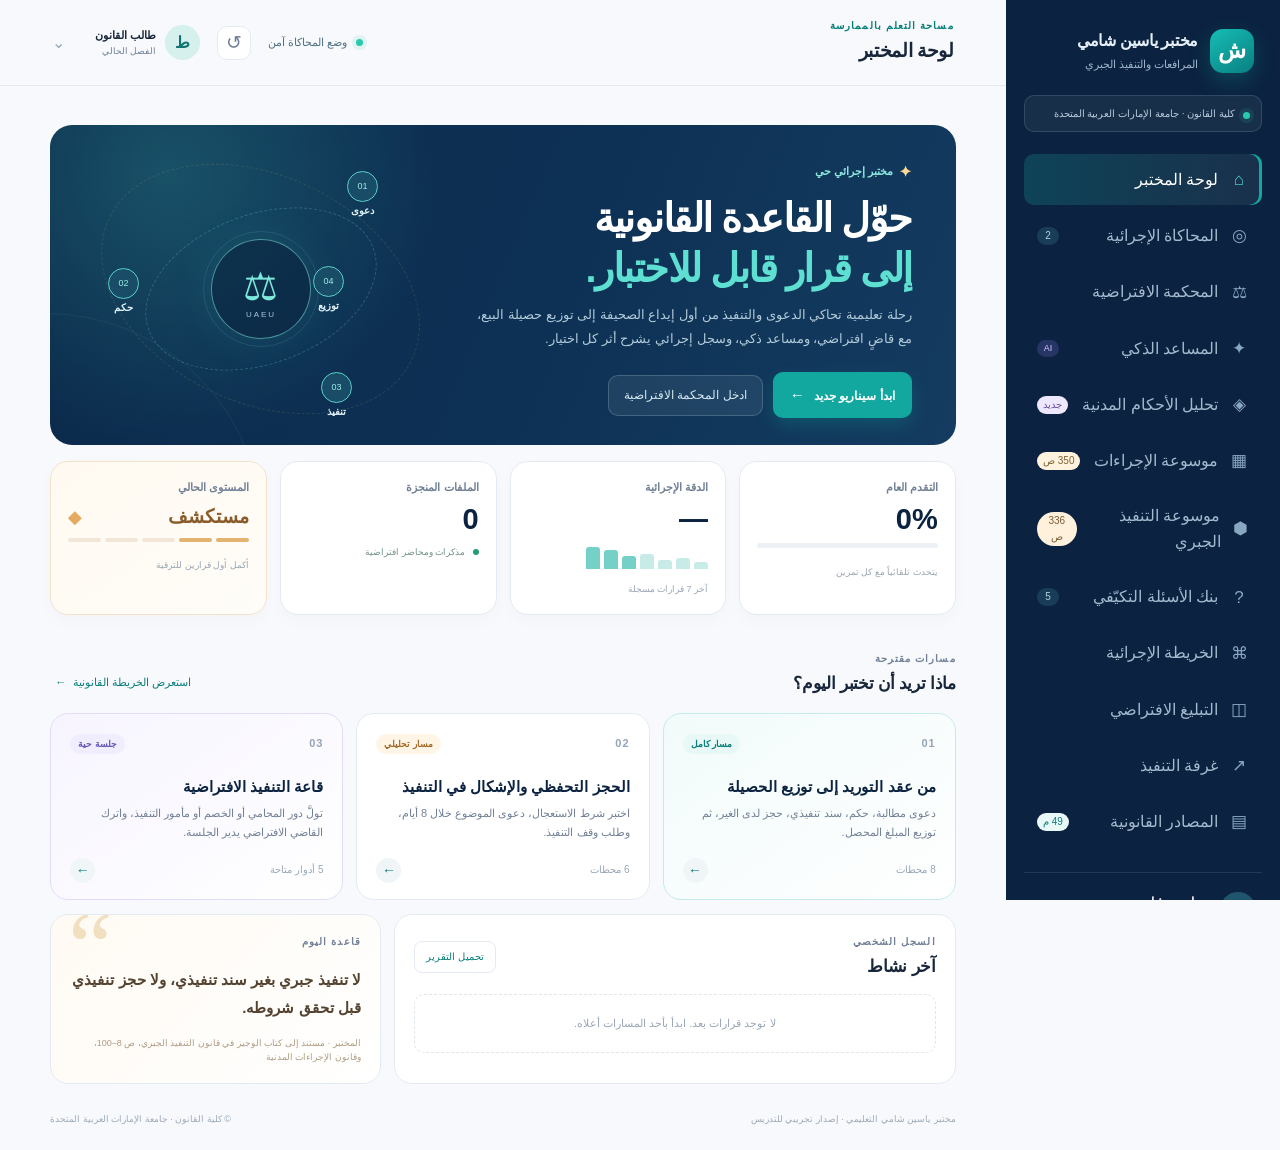
==== index.html @ e3702494 "إدماج المواد 50-115 في سجل قانون الإجراءات" ====
<!doctype html>
<html lang="ar" dir="rtl">
  <head>
    <meta charset="utf-8" />
    <meta name="viewport" content="width=device-width, initial-scale=1" />
    <meta name="theme-color" content="#0c2340" />
    <meta
      name="description"
      content="منصة تعليمية تفاعلية للمرافعات والتنفيذ الجبري، منجزة من طرف الدكتور ياسين شامي، كلية القانون، جامعة الإمارات العربية المتحدة."
    />
    <title>مختبر ياسين شامي | المرافعات والتنفيذ الجبري</title>
    <link rel="stylesheet" href="styles.css?v=20261008-law115" />
    <script defer src="book-data.js?v=20261008-law115"></script>
    <script defer src="book-corpus.js?v=20261008-law115"></script>
    <script defer src="enforcement-data.js?v=20261008-law115"></script>
    <script defer src="enforcement-corpus-1.js?v=20261008-law115"></script>
    <script defer src="enforcement-corpus-2.js?v=20261008-law115"></script>
    <script defer src="civil-law-data.js?v=20261008-law115"></script>
    <script defer src="app.js?v=20261008-law115"></script>
  </head>
  <body>
    <div class="app-shell">
      <aside class="sidebar" id="sidebar">
        <div class="brand-lockup">
          <div class="brand-mark" aria-hidden="true">ش</div>
          <div>
            <div class="brand-name">مختبر ياسين شامي</div>
            <div class="brand-subtitle">المرافعات والتنفيذ الجبري</div>
          </div>
        </div>

        <div class="institution-chip">
          <span class="chip-dot"></span>
          <span>كلية القانون · جامعة الإمارات العربية المتحدة</span>
        </div>

        <nav class="main-nav" aria-label="التنقل الرئيسي">
          <button class="nav-item active" data-view="dashboard">
            <span class="nav-icon">⌂</span>
            <span>لوحة المختبر</span>
          </button>
          <button class="nav-item" data-view="simulator">
            <span class="nav-icon">◎</span>
            <span>المحاكاة الإجرائية</span>
            <span class="nav-badge">2</span>
          </button>
          <button class="nav-item" data-view="court">
            <span class="nav-icon">⚖</span>
            <span>المحكمة الافتراضية</span>
          </button>
          <button class="nav-item" data-view="ai">
            <span class="nav-icon">✦</span>
            <span>المساعد الذكي</span>
            <span class="nav-badge accent">AI</span>
          </button>
          <button class="nav-item" data-view="judgment">
            <span class="nav-icon">◈</span>
            <span>تحليل الأحكام المدنية</span>
            <span class="nav-badge new">جديد</span>
          </button>
          <button class="nav-item" data-view="book">
            <span class="nav-icon">▦</span>
            <span>موسوعة الإجراءات</span>
            <span class="nav-badge book-count">350 ص</span>
          </button>
          <button class="nav-item" data-view="enforcement-book">
            <span class="nav-icon">⬢</span>
            <span>موسوعة التنفيذ الجبري</span>
            <span class="nav-badge enforcement-count">336 ص</span>
          </button>
          <button class="nav-item" data-view="quiz">
            <span class="nav-icon">?</span>
            <span>بنك الأسئلة التكيّفي</span>
            <span class="nav-badge">5</span>
          </button>
          <button class="nav-item" data-view="map">
            <span class="nav-icon">⌘</span>
            <span>الخريطة الإجرائية</span>
          </button>
          <button class="nav-item" data-view="notice">
            <span class="nav-icon">◫</span>
            <span>التبليغ الافتراضي</span>
          </button>
          <button class="nav-item" data-view="execution">
            <span class="nav-icon">↗</span>
            <span>غرفة التنفيذ</span>
          </button>
          <button class="nav-item" data-view="sources">
            <span class="nav-icon">▤</span>
            <span>المصادر القانونية</span>
            <span class="nav-badge legal-law-count">49 م</span>
          </button>
        </nav>

        <div class="sidebar-footer">
          <div class="author-card">
            <div class="author-avatar">YS</div>
            <div>
              <strong>د. ياسين شامي</strong>
              <small>مشرف المختبر · UAEU</small>
            </div>
          </div>
          <div class="privacy-note">
            <span>◉</span>
            تقدّمك محفوظ على هذا الجهاز فقط
          </div>
        </div>
      </aside>

      <main class="main-content">
        <header class="topbar">
          <div class="topbar-leading">
            <button class="mobile-menu" id="mobileMenu" aria-label="فتح القائمة">☰</button>
            <div>
              <p class="eyebrow">مساحة التعلم بالممارسة</p>
              <h1 id="viewTitle">لوحة المختبر</h1>
            </div>
          </div>
          <div class="topbar-actions">
            <div class="live-status"><span></span> وضع المحاكاة آمن</div>
            <button class="icon-button" id="resetProgress" title="إعادة ضبط التقدم" aria-label="إعادة ضبط التقدم">↺</button>
            <div class="user-pill">
              <div class="user-avatar">ط</div>
              <div>
                <strong>طالب القانون</strong>
                <small>الفصل الحالي</small>
              </div>
              <span class="chevron">⌄</span>
            </div>
          </div>
        </header>

        <div class="content-wrap">
          <section class="view active" id="view-dashboard" data-title="لوحة المختبر">
            <div class="hero-panel">
              <div class="hero-copy">
                <div class="hero-kicker"><span class="sparkle">✦</span> مختبر إجرائي حي</div>
                <h2>حوّل القاعدة القانونية<br /><em>إلى قرار قابل للاختبار.</em></h2>
                <p>
                  رحلة تعليمية تحاكي الدعوى والتنفيذ من أول إيداع الصحيفة إلى توزيع حصيلة البيع، مع قاضٍ افتراضي، ومساعد ذكي، وسجل إجرائي يشرح أثر كل اختيار.
                </p>
                <div class="hero-actions">
                  <button class="primary-button" data-view="simulator">ابدأ سيناريو جديد <span>←</span></button>
                  <button class="ghost-button" data-view="court">ادخل المحكمة الافتراضية</button>
                </div>
              </div>
              <div class="hero-visual" aria-label="مخطط الرحلة الإجرائية">
                <div class="orbit orbit-one"></div>
                <div class="orbit orbit-two"></div>
                <div class="court-seal">⚖<small>UAEU</small></div>
                <div class="orbit-node node-one"><span>01</span><b>دعوى</b></div>
                <div class="orbit-node node-two"><span>02</span><b>حكم</b></div>
                <div class="orbit-node node-three"><span>03</span><b>تنفيذ</b></div>
                <div class="orbit-node node-four"><span>04</span><b>توزيع</b></div>
              </div>
            </div>

            <div class="metric-grid">
              <article class="metric-card">
                <div class="metric-label">التقدم العام</div>
                <div class="metric-value" id="metricProgress">0%</div>
                <div class="progress-track"><span id="metricProgressBar" style="width: 0%"></span></div>
                <small>يتحدث تلقائياً مع كل تمرين</small>
              </article>
              <article class="metric-card">
                <div class="metric-label">الدقة الإجرائية</div>
                <div class="metric-value"><span id="metricAccuracy">—</span><small id="metricAccuracySuffix"></small></div>
                <div class="metric-spark"><i style="height: 28%"></i><i style="height: 44%"></i><i style="height: 38%"></i><i style="height: 62%"></i><i style="height: 54%"></i><i style="height: 76%"></i><i style="height: 88%"></i></div>
                <small>آخر 7 قرارات مسجلة</small>
              </article>
              <article class="metric-card">
                <div class="metric-label">الملفات المنجزة</div>
                <div class="metric-value" id="metricFiles">0</div>
                <div class="metric-inline"><span class="success-dot"></span> مذكرات ومحاضر افتراضية</div>
              </article>
              <article class="metric-card accent-card">
                <div class="metric-label">المستوى الحالي</div>
                <div class="metric-level"><span id="metricLevel">مستكشف</span><span class="level-icon">◆</span></div>
                <div class="level-steps"><span class="filled"></span><span class="filled"></span><span></span><span></span><span></span></div>
                <small id="metricLevelNote">أكمل أول قرارين للترقية</small>
              </article>
            </div>

            <div class="section-heading-row">
              <div>
                <p class="eyebrow">مسارات مقترحة</p>
                <h3>ماذا تريد أن تختبر اليوم؟</h3>
              </div>
              <button class="text-button" data-view="sources">استعرض الخريطة القانونية <span>←</span></button>
            </div>

            <div class="path-grid">
              <article class="path-card primary-path" data-view="simulator" data-scenario="claim">
                <div class="path-topline"><span class="path-number">01</span><span class="tag teal">مسار كامل</span></div>
                <h4>من عقد التوريد إلى توزيع الحصيلة</h4>
                <p>دعوى مطالبة، حكم، سند تنفيذي، حجز لدى الغير، ثم توزيع المبلغ المحصل.</p>
                <div class="path-footer"><span>8 محطات</span><span class="arrow-circle">←</span></div>
              </article>
              <article class="path-card" data-view="simulator" data-scenario="provisional">
                <div class="path-topline"><span class="path-number">02</span><span class="tag sand">مسار تحليلي</span></div>
                <h4>الحجز التحفظي والإشكال في التنفيذ</h4>
                <p>اختبر شرط الاستعجال، دعوى الموضوع خلال 8 أيام، وطلب وقف التنفيذ.</p>
                <div class="path-footer"><span>6 محطات</span><span class="arrow-circle">←</span></div>
              </article>
              <article class="path-card special-path" data-view="court">
                <div class="path-topline"><span class="path-number">03</span><span class="tag violet">جلسة حية</span></div>
                <h4>قاعة التنفيذ الافتراضية</h4>
                <p>تولَّ دور المحامي أو الخصم أو مأمور التنفيذ، واترك القاضي الافتراضي يدير الجلسة.</p>
                <div class="path-footer"><span>5 أدوار متاحة</span><span class="arrow-circle">←</span></div>
              </article>
            </div>

            <div class="bottom-dashboard-grid">
              <article class="activity-card">
                <div class="card-heading"><div><p class="eyebrow">السجل الشخصي</p><h3>آخر نشاط</h3></div><button class="small-button" id="downloadReport">تحميل التقرير</button></div>
                <div id="activityList" class="activity-list"><div class="empty-state">لا توجد قرارات بعد. ابدأ بأحد المسارات أعلاه.</div></div>
              </article>
              <article class="principle-card">
                <div class="principle-icon">“</div>
                <p class="eyebrow">قاعدة اليوم</p>
                <blockquote>لا تنفيذ جبري بغير سند تنفيذي، ولا حجز تنفيذي قبل تحقق شروطه.</blockquote>
                <div class="source-line">المختبر · مستند إلى كتاب الوجيز في قانون التنفيذ الجبري، ص 8–100، وقانون الإجراءات المدنية</div>
              </article>
            </div>
          </section>

          <section class="view" id="view-simulator" data-title="المحاكاة الإجرائية">
            <div class="page-intro">
              <div><p class="eyebrow">اتخذ القرار · راقب الأثر</p><h2>المحاكاة الإجرائية</h2><p>كل محطة تختبر قاعدة من الكتابين والقانون. القرار السليم يفتح المحطة التالية ويضيف إلى ملفك الإجرائي.</p></div>
              <div class="session-score"><span>رصيد الجلسة</span><strong id="simScore">0</strong><small>نقطة</small></div>
            </div>
            <div class="scenario-switcher" id="scenarioSwitcher">
              <button class="scenario-tab active" data-scenario="claim"><span>01</span><div><strong>مسار الدعوى إلى التوزيع</strong><small>مطالبة تجارية · حجز لدى الغير</small></div><b>↗</b></button>
              <button class="scenario-tab" data-scenario="provisional"><span>02</span><div><strong>الحجز التحفظي والإشكال</strong><small>استعجال · 8 أيام · وقف التنفيذ</small></div><b>↗</b></button>
            </div>
            <div class="simulator-layout">
              <article class="simulation-card">
                <div class="simulation-head"><div><span class="mini-label" id="simCaseLabel">ملف رقم UAEU–001</span><h3 id="simCaseTitle">من عقد التوريد إلى توزيع الحصيلة</h3></div><span class="status-pill" id="simStatus">المحطة 1 من 8</span></div>
                <div class="stage-track" id="stageTrack"></div>
                <div class="case-facts" id="caseFacts"></div>
                <div class="decision-area">
                  <div class="decision-header"><span class="eyebrow">قرارك الإجرائي</span><span class="decision-counter" id="decisionCounter">اختر إجابة واحدة</span></div>
                  <h4 id="decisionPrompt"></h4>
                  <div class="decision-options" id="decisionOptions"></div>
                  <div class="sim-feedback hidden" id="simFeedback"></div>
                </div>
                <div class="simulation-footer"><button class="ghost-button" id="simPrev">← المحطة السابقة</button><button class="primary-button" id="simNext" disabled>المحطة التالية →</button></div>
              </article>
              <aside class="simulation-aside">
                <div class="aside-card procedural-ledger"><div class="card-heading"><div><p class="eyebrow">السجل الحي</p><h3>أثر القرار</h3></div><span class="ledger-light"></span></div><div id="ledgerList" class="ledger-list"><div class="empty-state compact">ستظهر هنا آثار قراراتك.</div></div></div>
                <div class="aside-card source-callout"><div class="source-icon">§</div><div><p class="eyebrow">مرجع المحطة</p><h4 id="simSourceTitle">المادة 44 من قانون الإجراءات المدنية</h4><p id="simSourceText">بيانات صحيفة الدعوى واختصاص المحكمة.</p></div><button data-view="sources" class="link-button">افتح المصدر</button></div>
                <div class="aside-card hint-card"><span class="hint-icon">✦</span><div><strong>تلميح تعليمي</strong><p id="simHint">اقرأ السؤال قبل اختيار نوع الإجراء؛ بعض الآثار لا يمكن تداركها لاحقاً.</p></div></div>
              </aside>
            </div>
          </section>

          <section class="view" id="view-court" data-title="المحكمة الافتراضية">
            <div class="page-intro court-intro"><div><p class="eyebrow">جلسة محاكاة · لا أثر قانوني حقيقي</p><h2>المحكمة الافتراضية</h2><p>تدرب على المرافعة في منازعة تنفيذية، مع توزيع أدوار ديناميكي وقاضٍ افتراضي يطلب المستندات ويعلّل قراره.</p></div><div class="court-clock"><span class="live-dot"></span><strong>الجلسة مفتوحة</strong><small id="courtTurnLabel">الدور: القاضي الافتراضي</small></div></div>
            <div class="court-layout">
              <article class="court-room-card">
                <div class="court-room-header"><div class="room-title"><span class="room-seal">⚖</span><div><span class="mini-label">قاعة التنفيذ رقم 03</span><h3>منازعة مؤقتة في حجز لدى الغير</h3></div></div><span class="room-status">تسجيل الجلسة ON</span></div>
                <div class="hearing-stage"><div class="judge-desk"><div class="judge-avatar">ق</div><strong>القاضي الافتراضي</strong><small>رئيس الدائرة</small></div><div class="hearing-table"><div class="role-seat lawyer-seat"><span>مح</span><strong>المحامي</strong><small>طالب التنفيذ</small></div><div class="role-seat opponent-seat"><span>خص</span><strong>الخصم</strong><small>المنفذ ضده</small></div><div class="role-seat officer-seat"><span>من</span><strong>المُنفّذ</strong><small>مأمور التنفيذ</small></div></div></div>
                <div class="transcript" id="courtTranscript"></div>
                <div class="court-controls"><label for="courtAction">اختر مداخلتك في الجلسة</label><div class="control-row"><select id="courtAction"><option value="claim">أقدم طلب قيد الحجز وتقرير الغير</option><option value="defense">أدفع ببطلان التبليغ وعدم العلم</option><option value="objection">أطلب وقف التنفيذ مؤقتاً</option><option value="officer">أعرض محضر الحجز والتبليغ</option><option value="judge">أطلب من القاضي تحديد الأجل التالي</option></select><button class="primary-button" id="courtSpeak">تحدث في الجلسة <span>↗</span></button></div><div class="court-tip">سيحلل القاضي الافتراضي مداخلتك ويستند إلى المادة الأقرب في سجل الجلسة.</div></div>
              </article>
              <aside class="court-aside"><div class="roles-card"><div class="card-heading"><div><p class="eyebrow">التحكم في الأدوار</p><h3>من يمثّلك؟</h3></div><span class="role-count">5 أدوار</span></div><div class="role-picker" id="rolePicker"><button class="role-choice active" data-role="student"><span class="role-avatar student">ط</span><div><strong>الطالب / المحامي</strong><small>تقديم الطلبات والدفوع</small></div><i>✓</i></button><button class="role-choice" data-role="judge"><span class="role-avatar judge">ق</span><div><strong>القاضي الافتراضي</strong><small>إدارة الجلسة والتعليل</small></div><i>✓</i></button><button class="role-choice" data-role="opponent"><span class="role-avatar opponent">خ</span><div><strong>الخصم الافتراضي</strong><small>إثارة الدفوع والمنازعة</small></div><i>✓</i></button><button class="role-choice" data-role="officer"><span class="role-avatar officer">م</span><div><strong>المُنفّذ الافتراضي</strong><small>تنفيذ الإجراءات المادية</small></div><i>✓</i></button><button class="role-choice" data-role="notice"><span class="role-avatar notice">ت</span><div><strong>موظف التبليغ</strong><small>إنشاء أثر التبليغ</small></div><i>✓</i></button></div></div><div class="court-rule-card"><span class="rule-number">01</span><div><p class="eyebrow">قاعدة الجلسة</p><strong id="courtRuleTitle">الاختصاص بقاضي التنفيذ في منازعات التنفيذ الوقتية.</strong><small id="courtRuleSource">قانون الإجراءات المدنية · المادة 239</small></div></div></aside>
            </div>
          </section>

          <section class="view" id="view-ai" data-title="المساعد الذكي">
            <div class="page-intro ai-intro"><div><p class="eyebrow">Draft · Analyze · Improve</p><h2>المساعد الذكي للصياغة</h2><p>مدرب إجرائي يراجع بنية الصحيفة أو الطلب ويقترح أسئلة تحقق، مع إظهار أساس الملاحظة للطالب والأستاذ.</p></div><div class="ai-orb"><span>✦</span><small>AI<br />COACH</small></div></div>
            <div class="ai-layout"><article class="ai-workbench"><div class="workbench-tabs"><button class="workbench-tab active" data-doc-type="claim">صحيفة دعوى</button><button class="workbench-tab" data-doc-type="execution">طلب تنفيذ</button><button class="workbench-tab" data-doc-type="objection">اعتراض / إشكال</button><button class="workbench-tab" data-doc-type="notice">محضر تبليغ</button></div><div class="editor-toolbar"><span>المحرر التدريبي</span><div><button title="تنسيق">B</button><button title="قائمة">☷</button><button title="إضافة مرجع">§</button></div></div><textarea id="aiDraft" placeholder="ابدأ بكتابة مسودة إجرائية...\n\nمثال: تتقدم الشركة المدعية بصحيفة دعوى للمطالبة بقيمة التوريد..."></textarea><div class="editor-footer"><span><i class="save-dot"></i> مسودة محفوظة محلياً</span><span id="draftCount">0 كلمة</span><button class="primary-button" id="analyzeDraft">حلّل المسودة <span>✦</span></button></div></article><aside class="ai-feedback-panel"><div class="feedback-header"><div><p class="eyebrow">مراجعة فورية</p><h3>لوحة المدرب</h3></div><span class="ai-badge">AI</span></div><div id="aiResponse" class="ai-response"><div class="ai-welcome"><div class="welcome-icon">✦</div><h4>جاهز لمراجعة مسودتك</h4><p>سيبحث المساعد عن الاختصاص، الأطراف، الطلبات، المواعيد، والسند القانوني. اكتب أي مسودة ثم اضغط «حلّل».</p><div class="ai-scope"><span>اختصاص</span><span>طلبات</span><span>مواعيد</span><span>سند</span></div></div></div><div class="supervision-bar"><span class="shield">⬢</span><div><strong>إشراف الأستاذ</strong><small>الملاحظات تدريبية ولا تستبدل مراجعة عضو هيئة التدريس.</small></div><label class="switch"><input type="checkbox" id="teacherMode" checked /><span></span></label></div></aside></div><div class="ai-prompts"><p class="eyebrow">أسئلة ذكية سريعة</p><button class="prompt-chip" data-prompt="راجع لي عناصر صحيفة الدعوى واكشف البيانات الناقصة">ما البيانات الناقصة؟</button><button class="prompt-chip" data-prompt="ما المحكمة المختصة في هذا السيناريو؟">اختبر الاختصاص</button><button class="prompt-chip" data-prompt="اقترح سنداً قانونياً للحجز لدى الغير ومواعيده">اقترح السند والمواعيد</button><button class="prompt-chip" data-prompt="افحص خطر البطلان في التبليغ">افحص خطر البطلان</button></div></section>

          <section class="view" id="view-judgment" data-title="تحليل الأحكام المدنية">
            <div class="page-intro judgment-intro">
              <div><p class="eyebrow">اقرأ · استخرج · علّق</p><h2>محلّل الأحكام المدنية</h2><p>ضع نص الحكم أو القرار المدني، وسيحوّله المختبر إلى مسودة زمنية ثم إلى تعليق قانوني منظم: الوقائع، الإجراءات، الإشكال، المنطوق، التحليل، والتقييم.</p></div>
              <div class="judgment-method-badge"><span>◈</span><div><strong>منهجية التعليق على قرار</strong><small>مرحلة المسودة ← التحليل والتعليق</small></div></div>
            </div>
            <div class="judgment-method-strip">
              <div class="judgment-step active"><span>01</span><div><strong>قراءة ومسودة</strong><small>قراءة متكررة ثم الوقائع والأطراف</small></div></div>
              <div class="judgment-step"><span>02</span><div><strong>الإشكال والمنطوق</strong><small>السؤال القانوني والحل القضائي</small></div></div>
              <div class="judgment-step"><span>03</span><div><strong>التعليق</strong><small>مقدمة وعرض وخاتمة وتقييم</small></div></div>
            </div>
            <div class="judgment-layout">
              <article class="judgment-input-card">
                <div class="card-heading"><div><p class="eyebrow">الخطوة الأولى</p><h3>أدخل الحكم القضائي</h3></div><button class="small-button" id="loadJudgmentExample">جرّب مثالاً</button></div>
                <label class="judgment-label">عنوان أو رقم الحكم <input id="judgmentTitle" type="text" placeholder="مثال: حكم مسؤولية حارس الشيء" /></label>
                <label class="judgment-file-drop" for="judgmentFile"><input id="judgmentFile" type="file" accept=".pdf,.txt,.md,.html,text/plain,application/pdf" /><span class="judgment-file-icon">↥</span><span><strong>أرفق الحكم أو القرار</strong><small>PDF أو ملف نصي — أو الصق النص مباشرة أدناه</small></span><b>اختيار ملف</b></label>
                <div class="judgment-file-name" id="judgmentFileName">لم يرفق ملف بعد · النص يبقى على هذا الجهاز</div>
                <label class="judgment-label judgment-text-label"><span>نص الحكم / القرار <small id="judgmentCharCount">0 كلمة</small></span><textarea id="judgmentText" placeholder="الصق هنا نص الحكم، ويفضل أن يتضمن الوقائع والحيثيات والمنطوق.\n\nيمكنك استعمال حكم مجهول البيانات لأغراض التدريب."></textarea></label>
                <div class="judgment-source-note"><span>§</span><div><strong>منهجية التحليل المفعّلة</strong><p>استخراج ظروف القضية والمسار القضائي، صياغة الإشكال من الادعاءات والمنطوق، ثم بناء مقدمة وعرض موضوعي وشخصي وخاتمة.</p></div></div>
                <button class="primary-button full-width" id="analyzeJudgment">حلّل الحكم وفق المنهجية <span>◈</span></button>
              </article>
              <article class="judgment-result-card" id="judgmentResult">
                <div class="judgment-empty"><div class="judgment-empty-icon">◈</div><h3>تقرير التحليل سيظهر هنا</h3><p>ابدأ بإدخال نص الحكم. سيحافظ التقرير على صلته بالحكم نفسه، ولا يحوله إلى بحث نظري منفصل عنه.</p><div class="judgment-empty-list"><span>✓ مسودة الوقائع والإجراءات</span><span>✓ الإشكال القانوني والمنطوق</span><span>✓ تصميم التعليق ومواطن التقييم</span></div></div>
              </article>
            </div>
            <div class="judgment-method-note"><span>✦</span><div><strong>مرجع تربوي ظاهر داخل المنصة</strong><p>بُني هذا المسار على نموذج «التعليق على قرار: منهجية وتطبيق»؛ مع التنبيه إلى القراءة المتكررة، الموضوعية، تتبع الاجتهاد والفقه، والربط الدائم بين القاعدة ووقائع الحكم. الأداة تدريبية ويشرف الأستاذ على المخرج النهائي.</p></div><a href="https://www.josooor.com/pdfs/fourteenth/first/33.pdf" target="_blank" rel="noopener">فتح المرجع ↗</a></div>
          </section>

          <section class="view" id="view-book" data-title="موسوعة الإجراءات المدنية">
            <div class="page-intro book-intro">
              <div><p class="eyebrow">اقرأ · ابحث · طبّق</p><h2>موسوعة الكتاب الإجرائي</h2><p>فهرس تعليمي تفاعلي للمحتوى المرفوع من كتاب «الوجيز في قانون الإجراءات المدنية»، يحوّل كل باب إلى مصدر قابل للاستدعاء داخل المحاكاة والصياغة والمحكمة والاختبارات.</p></div>
              <div class="book-cover-mini"><span>الوجيز</span><strong>في قانون<br />الإجراءات المدنية</strong><small>أ.د. أحمد خليل · 350 صفحة</small></div>
            </div>
            <div class="book-stat-grid">
              <article><span class="book-stat-icon">▤</span><div><strong id="bookPageCount">350</strong><small>صفحة مفهرسة</small></div></article>
              <article><span class="book-stat-icon">◫</span><div><strong id="bookPartCount">8</strong><small>أجزاء مرفوعة</small></div></article>
              <article><span class="book-stat-icon">§</span><div><strong id="bookRuleCount">0</strong><small>قاعدة تدريبية</small></div></article>
              <article><span class="book-stat-icon">↗</span><div><strong id="bookChapterCount">0</strong><small>موضوعاً وفصلاً</small></div></article>
            </div>
            <div class="book-search-card">
              <div class="book-search-copy"><p class="eyebrow">محرك المعرفة</p><h3>ابحث في الخريطة والنص الكامل</h3><p>جرّب: «الإعلان»، «البطلان»، «الاستئناف»، «الاختصاص المحلي»، أو «الطلبات العارضة». تظهر لك القاعدة ومقطع الصفحة المرتبط بها.</p></div>
              <div class="book-search-controls"><label class="book-search-input"><span>⌕</span><input id="bookSearch" type="search" placeholder="اكتب كلمة أو مادة أو موضوعاً..." /></label><div class="book-filters" id="bookFilters"><button class="active" data-book-filter="all">الكل</button><button data-book-filter="principle">قواعد</button><button data-book-filter="chapter">الأبواب والفصول</button><button data-book-filter="part">الأجزاء</button><button data-book-filter="text">النص الكامل</button></div></div>
            </div>
            <div class="book-layout"><aside class="book-side-card"><div class="card-heading"><div><p class="eyebrow">مسارات التطبيق</p><h3>أين يعمل الكتاب؟</h3></div><span class="book-side-mark">✦</span></div><div id="bookModuleLinks" class="book-module-links"></div><div class="book-source-note"><strong>المصدر</strong><p id="bookEditionNote">مرجع تعليمي مرفوع داخل المختبر.</p></div></aside><article class="book-results-card"><div class="book-results-head"><div><p class="eyebrow">نتائج الفهرسة</p><h3 id="bookResultsTitle">خريطة الأبواب والفصول</h3></div><span class="status-pill" id="bookResultsCount">0 نتيجة</span></div><div id="bookResults" class="book-results"></div></article></div>
            <div class="book-application-card"><div><p class="eyebrow" id="bookApplicationEyebrow">قاعدة مرتبطة بالممارسة</p><h3 id="bookApplicationTitle">اختر نتيجة لتظهر طريقة توظيفها</h3><p id="bookApplicationText">ستظهر هنا روابط القاعدة بالمحاكاة، بنك الأسئلة، المساعد الذكي، المحكمة الافتراضية، وتحليل الأحكام.</p><pre id="bookApplicationExcerpt" class="book-application-excerpt hidden"></pre></div><div id="bookApplicationLinks" class="book-application-links"></div></div>
          </section>

          <section class="view enforcement-book-view" id="view-enforcement-book" data-title="موسوعة التنفيذ الجبري">
            <div class="page-intro book-intro enforcement-intro">
              <div><p class="eyebrow">السند · الحجز · الحصيلة · المنازعة</p><h2>موسوعة التنفيذ الجبري</h2><p>قاعدة علمية تفاعلية لكتاب «الوجيز في قانون التنفيذ الجبري»؛ من السند التنفيذي وأشخاص التنفيذ إلى الحجز والبيع والتوزيع ووسائل الإكراه ومنازعات التنفيذ.</p></div>
              <div class="book-cover-mini enforcement-cover"><span>الوجيز</span><strong>في قانون<br />التنفيذ الجبري</strong><small>أ.د. أحمد خليل · 336 صفحة</small></div>
            </div>
            <div class="book-stat-grid enforcement-stat-grid">
              <article><span class="book-stat-icon">▤</span><div><strong id="enforcementPageCount">336</strong><small>صفحة مصدر</small></div></article>
              <article><span class="book-stat-icon">◫</span><div><strong id="enforcementPartCount">7</strong><small>أجزاء مرفوعة</small></div></article>
              <article><span class="book-stat-icon">§</span><div><strong id="enforcementRuleCount">0</strong><small>قاعدة تنفيذية</small></div></article>
              <article><span class="book-stat-icon">↗</span><div><strong id="enforcementChapterCount">0</strong><small>باباً وفصلاً</small></div></article>
              <article><span class="book-stat-icon">▥</span><div><strong id="enforcementTextPageCount">0</strong><small>صفحة نصية</small></div></article>
            </div>
            <div class="book-search-card enforcement-search-card">
              <div class="book-search-copy"><p class="eyebrow">محرك معرفة التنفيذ</p><h3>ابحث في السند والحجز والمنازعة</h3><p>جرّب: «الصورة التنفيذية»، «الحجز التحفظي»، «التقرير بما في الذمة»، «التوزيع»، أو «الإشكال الوقتي».</p></div>
              <div class="book-search-controls"><label class="book-search-input"><span>⌕</span><input id="enforcementSearch" type="search" placeholder="اكتب إجراءً أو ميعاداً أو نوع منازعة..." /></label><div class="book-filters" id="enforcementFilters"><button class="active" data-enforcement-filter="all">الكل</button><button data-enforcement-filter="principle">قواعد</button><button data-enforcement-filter="chapter">الأبواب والفصول</button><button data-enforcement-filter="part">الأجزاء</button><button data-enforcement-filter="text">النص الكامل</button></div></div>
            </div>
            <div class="book-layout enforcement-book-layout">
              <aside class="book-side-card enforcement-side-card"><div class="card-heading"><div><p class="eyebrow">مسارات التنفيذ</p><h3>طبّق القاعدة</h3></div><span class="book-side-mark">⬢</span></div><div id="enforcementModuleLinks" class="book-module-links"></div><div class="book-source-note"><strong>مصدر التنفيذ</strong><p id="enforcementEditionNote">مرجع تعليمي مرفوع داخل المختبر.</p></div></aside>
              <article class="book-results-card"><div class="book-results-head"><div><p class="eyebrow">فهرس التنفيذ</p><h3 id="enforcementResultsTitle">أركان التنفيذ وإجراءاته</h3></div><span class="status-pill" id="enforcementResultsCount">0 نتيجة</span></div><div id="enforcementResults" class="book-results"></div></article>
            </div>
            <div class="book-application-card enforcement-application-card"><div><p class="eyebrow" id="enforcementApplicationEyebrow">قاعدة مرتبطة بالملف التنفيذي</p><h3 id="enforcementApplicationTitle">اختر نتيجة لتظهر طريقة توظيفها</h3><p id="enforcementApplicationText">ستظهر هنا صلة القاعدة بطلب التنفيذ، الحجز، البيع، التوزيع، المحكمة الافتراضية، أو الإشكال.</p><pre id="enforcementApplicationExcerpt" class="book-application-excerpt hidden"></pre></div><div id="enforcementApplicationLinks" class="book-application-links"></div></div>
          </section>

          <section class="view" id="view-quiz" data-title="بنك الأسئلة التكيّفي">
            <div class="page-intro quiz-intro"><div><p class="eyebrow">اختبر · تكيف · عالج الفجوة</p><h2>بنك الأسئلة التكيّفي</h2><p>أسئلة قصيرة تتغير بحسب إجابتك، وتحوّل الخطأ إلى مسار مراجعة قابل للتتبع.</p></div><div class="quiz-score"><span>مؤشر الإتقان</span><strong id="quizMastery">0%</strong><small id="quizProgressLabel">السؤال 1 من 5</small></div></div>
            <div class="quiz-layout"><article class="quiz-card"><div class="quiz-card-head"><div><span class="mini-label">جلسة تكيفية · Q-2026</span><h3 id="quizTopic">الاختصاص والإعلان</h3></div><span class="status-pill" id="quizDifficulty">تمهيدي</span></div><div class="quiz-progress"><span id="quizProgressBar"></span></div><div class="quiz-question"><p class="eyebrow" id="quizQuestionType">سؤال اختيار من متعدد</p><h4 id="quizPrompt"></h4><div id="quizOptions" class="quiz-options"></div><div id="quizFeedback" class="quiz-feedback hidden"></div></div><div class="quiz-footer"><span id="quizSource">مرجع السؤال سيظهر بعد الإجابة</span><button class="primary-button" id="quizNext" disabled>السؤال التالي →</button></div></article><aside class="quiz-aside"><div class="weakness-card"><div class="card-heading"><div><p class="eyebrow">لوحة الطالب</p><h3>نقاط تحتاج مراجعة</h3></div><span class="adaptive-icon">↗</span></div><div id="weaknessList" class="weakness-list"><div class="empty-state compact">أجب عن سؤالين لتظهر الإشارة.</div></div></div><div class="cohort-card"><span class="cohort-icon">◒</span><div><p class="eyebrow">إشارة للمدرّس</p><strong>أكثر موضع يتعثر فيه الطلاب</strong><p>تمييز الإعلان عن التبليغ، وربط الحجز التحفظي بدعوى الموضوع خلال 8 أيام.</p><small>مؤشر تجريبي · لا يتضمن بيانات شخصية</small></div></div></aside></div>
          </section>

          <section class="view" id="view-map" data-title="الخريطة الإجرائية">
            <div class="page-intro map-intro"><div><p class="eyebrow">ارسم المسار قبل اتخاذ القرار</p><h2>الخريطة الإجرائية</h2><p>خريطة ذهنية وانسيابية تساعدك على رؤية الترتيب، البوابات، والفروع التي قد تعيد الملف إلى نقطة سابقة.</p></div><div class="map-legend"><span><i class="legend-dot teal"></i> محطة أصلية</span><span><i class="legend-dot sand"></i> ميعاد</span><span><i class="legend-dot violet"></i> منازعة</span></div></div>
            <div class="map-switcher"><button class="active" data-map="claimMap">من الدعوى إلى التوزيع</button><button data-map="executionMap">خريطة التنفيذ والحجوزات</button></div>
            <div class="map-canvas" id="claimMap"><div class="map-caption"><span class="tag teal">المسار الأساسي</span><strong>رحلة الحق من الورقة إلى الحصيلة</strong><small>اسحب بصرك من اليمين إلى اليسار؛ كل بوابة لها أثر.</small></div><div class="map-flow"><div class="map-node primary"><span>01</span><strong>رفع الدعوى</strong><small>م 44</small></div><div class="map-connector"></div><div class="map-node primary"><span>02</span><strong>القيد والإعلان</strong><small>م 47 · م 49</small></div><div class="map-connector"></div><div class="map-node primary"><span>03</span><strong>الحكم</strong><small>قوة تنفيذية</small></div><div class="map-connector"></div><div class="map-node primary"><span>04</span><strong>طلب التنفيذ</strong><small>م 206</small></div><div class="map-connector"></div><div class="map-node primary"><span>05</span><strong>الحجز</strong><small>م 233 · 252</small></div><div class="map-connector"></div><div class="map-node primary"><span>06</span><strong>التحصيل</strong><small>بيع / تقرير الغير</small></div><div class="map-connector"></div><div class="map-node primary"><span>07</span><strong>التوزيع</strong><small>م 310</small></div></div><div class="map-branches"><div class="branch-card notice-branch"><span>بوابة الإعلان</span><p>إخفاق في إثبات الهوية أو الأثر؟</p><b>↩ عودة إلى التبليغ</b></div><div class="branch-card objection-branch"><span>بوابة المنازعة</span><p>إشكال في التنفيذ أو طلب وقف؟</p><b>↩ إلى قاضي التنفيذ · م 239</b></div></div></div>
            <div class="map-canvas hidden" id="executionMap"><div class="map-caption"><span class="tag violet">خريطة الحجوزات</span><strong>اختيار الأداة يتبع مكان المال وطبيعة الخطر</strong><small>لا تنتقل إلى البيع أو التوزيع قبل اكتمال بوابة الحجز.</small></div><div class="branch-map"><div class="map-node root"><span>00</span><strong>سند تنفيذي معلن</strong><small>انقضاء مهلة الوفاء</small></div><div class="branch-line"></div><div class="branch-columns"><div class="branch-column"><div class="map-node branch-teal"><span>01</span><strong>حجز لدى الغير</strong><small>أمر → إعلان → تقرير</small></div><div class="branch-result">تحصيل المال لدى البنك أو العميل</div></div><div class="branch-column"><div class="map-node branch-sand"><span>02</span><strong>حجز المنقولات</strong><small>جرد → محضر → بيع</small></div><div class="branch-result">حصيلة بيع المنقول</div></div><div class="branch-column"><div class="map-node branch-violet"><span>03</span><strong>الحجز التحفظي</strong><small>خطر → ضمان → 8 أيام</small></div><div class="branch-result">دعوى الموضوع أو رفع الحجز</div></div></div><div class="map-final">تجميع الحصيلة · ترتيب الدائنين · التوزيع</div></div></div>
          </section>

          <section class="view" id="view-notice" data-title="التبليغ الافتراضي">
            <div class="page-intro"><div><p class="eyebrow">هوية · وسيلة · أثر</p><h2>مختبر التبليغ الافتراضي</h2><p>صمّم واقعة تبليغ ثم اختبر سلامتها: من هو المبلّغ إليه؟ ما الوسيلة؟ وما الأثر على بدء الميعاد؟</p></div><div class="notice-stamp">SERVICE<br /><small>SIMULATION</small></div></div>
            <div class="notice-layout"><article class="notice-builder"><div class="card-heading"><div><p class="eyebrow">إنشاء محضر</p><h3>خطوة التبليغ</h3></div><span class="status-pill">تجريبي</span></div><div class="form-grid"><label>نوع المبلّغ إليه<select id="noticeTarget"><option value="person">شخص طبيعي</option><option value="company">شركة / شخص اعتباري</option><option value="unknown">موطن غير معلوم</option><option value="abroad">مقيم خارج الدولة</option></select></label><label>وسيلة التبليغ<select id="noticeMethod"><option value="electronic">تبليغ إلكتروني موثّق</option><option value="personal">تسليم شخصي</option><option value="workplace">في محل العمل</option><option value="publication">النشر</option><option value="wrong">وسيلة غير منتجة للأثر</option></select></label><label>تاريخ الإجراء<input type="date" id="noticeDate" /></label><label>إثبات الهوية<select id="noticeIdentity"><option value="verified">تم التحقق من الهوية</option><option value="delegate">استلام الوكيل / الموظف</option><option value="none">لا يوجد إثبات كافٍ</option></select></label></div><div class="notice-checks"><label><input type="checkbox" id="noticeAddress" checked /> العنوان مستخرج من السجل المعتمد</label><label><input type="checkbox" id="noticeReceipt" checked /> يوجد أثر استلام أو رفض</label><label><input type="checkbox" id="noticeLanguage" checked /> تمكين المبلّغ إليه من فهم مضمون الورقة</label></div><button class="primary-button full-width" id="generateNotice">أنشئ محضر التبليغ <span>↗</span></button></article><aside class="notice-result-card"><div class="result-placeholder" id="noticeResult"><div class="notice-icon">◫</div><h3>لم يُنشأ المحضر بعد</h3><p>غيّر أحد عناصر الواقعة ثم اطلب من النظام إصدار سجل تبليغ افتراضي.</p></div></aside></div><div class="notice-legal-strip"><div><span class="strip-icon">§</span><div><strong>المواد 6–11</strong><small>طرق الإعلان وأثره</small></div></div><div><span class="strip-icon">◷</span><div><strong>المادة 47</strong><small>القيد والرسم خلال 3 أيام عمل</small></div></div><div><span class="strip-icon">✓</span><div><strong>المادة 49</strong><small>إعلان صحيفة الدعوى خلال 10 أيام عمل</small></div></div></div></section>

          <section class="view" id="view-execution" data-title="غرفة التنفيذ">
            <div class="page-intro execution-intro"><div><p class="eyebrow">من السند إلى الوفاء</p><h2>غرفة التنفيذ الافتراضي</h2><p>افحص السند التنفيذي، اختر طريق الحجز، ثم تابع الإعلان والبيع والتوزيع في سجل زمني قابل للمراجعة.</p></div><div class="execution-balance"><small>قيمة المطالبة الافتراضية</small><strong>185,000 <b>د.إ</b></strong><span>تحديث: الآن</span></div></div>
            <div class="execution-layout"><article class="execution-board"><div class="board-header"><div><span class="mini-label">ملف التنفيذ · EX-2026-014</span><h3>شركة النور للتوريد ضد شركة المدار</h3></div><span class="status-pill green">قابل للتنفيذ</span></div><div class="execution-gates"><div class="gate done"><span>✓</span><div><strong>سند تنفيذي</strong><small>حكم نهائي مؤيد</small></div></div><div class="gate done"><span>✓</span><div><strong>إعلان السند</strong><small>تم في 06/10/2026</small></div></div><div class="gate active"><span>03</span><div><strong>إجراء الحجز</strong><small>بانتظار قرارك</small></div></div><div class="gate"><span>04</span><div><strong>البيع / التحصيل</strong><small>يفتح لاحقاً</small></div></div><div class="gate"><span>05</span><div><strong>التوزيع</strong><small>يفتح لاحقاً</small></div></div></div><div class="execution-action"><div class="action-title"><span class="eyebrow">اختر أداة التنفيذ</span><h4>ما الإجراء الأنسب لهذه الواقعة؟</h4></div><div class="execution-options" id="executionOptions"><button data-execution="garnishment"><span>▤</span><div><strong>حجز لدى الغير</strong><small>أموال المدين لدى بنك أو عميل</small></div><b>→</b></button><button data-execution="movables"><span>◈</span><div><strong>حجز المنقولات</strong><small>منقولات مملوكة للمدين</small></div><b>→</b></button><button data-execution="realestate"><span>⌂</span><div><strong>حجز العقار</strong><small>عقار مسجل باسم المدين</small></div><b>→</b></button></div><div class="execution-feedback" id="executionFeedback"><div class="feedback-placeholder"><span>↗</span> اختر أداة لرؤية تسلسلها الإجرائي.</div></div></div></article><aside class="execution-aside"><div class="timeline-card"><div class="card-heading"><div><p class="eyebrow">سجل التنفيذ</p><h3>الخط الزمني</h3></div><button class="icon-button small" id="clearExecution">↺</button></div><div class="execution-timeline" id="executionTimeline"><div class="timeline-item completed"><span>✓</span><div><strong>إيداع طلب التنفيذ</strong><small>المادة 206 · تحت إشراف قاضي التنفيذ</small></div></div><div class="timeline-item completed"><span>✓</span><div><strong>إعلان السند التنفيذي</strong><small>انقضاء مهلة الوفاء الطوعي</small></div></div><div class="timeline-item pending"><span>03</span><div><strong>انتظر اختيار نوع الحجز</strong><small>سيتولد المحضر هنا</small></div></div></div></div><div class="execution-alert"><span>!</span><div><strong>بوابة قانونية</strong><p>بعد إعلان السند التنفيذي، تمنح القاعدة العامة مهلة 7 أيام للوفاء قبل مباشرة التنفيذ الجبري.</p><small>المادة 233</small></div></div></aside></div></section>

          <section class="view" id="view-sources" data-title="المصادر القانونية">
            <div class="source-filter" id="sourceFilter"><button class="active" data-filter="all">الكل</button><button data-filter="law">نص القانون</button><button data-filter="procedure">المرافعات</button><button data-filter="execution">التنفيذ</button><button data-filter="notice">التبليغ</button><button data-filter="ai">حوكمة الذكاء الاصطناعي</button></div>
            <div class="source-grid" id="sourceGrid"><article class="source-card law-source-card" data-source="law"><span class="source-number">1–115</span><div><span class="tag teal">نص تشريعي حرفي</span><h3>قانون الإجراءات المدنية</h3><p>سجل تشريعي بحثي يضم المواد المرفقة حتى (115)، مع فهرس موضوعي، نص المادة، الكلمات المفتاحية، وروابط تطبيقها داخل المختبر.</p><small>المواد 1–115 · دفعتان مدمجتان · <button class="inline-source-button" data-law-action="open">افتح سجل المواد</button></small></div></article><article class="source-card" data-source="procedure"><span class="source-number">44</span><div><span class="tag teal">قانون الإجراءات المدنية</span><h3>بيانات صحيفة الدعوى</h3><p>اسم المحكمة، بيانات الأطراف، الطلبات والوقائع والأسانيد، بما يتيح للمحاكي فحص اكتمال الصحيفة.</p><small>المادة 44 · كتاب المرافعات ص 132–147</small></div></article><article class="source-card" data-source="notice"><span class="source-number">49</span><div><span class="tag sand">الإعلان</span><h3>ميعاد الإعلان وأثره</h3><p>اختبار وسيلة التبليغ وإثبات الهوية والعنوان والأثر الإجرائي دون اختزال المسألة في شكل الوسيلة.</p><small>المادة 49 · كتاب المرافعات ص 155–170</small></div></article><article class="source-card" data-source="procedure"><span class="source-number">47</span><div><span class="tag teal">قيد الدعوى</span><h3>الرسم خلال 3 أيام عمل</h3><p>يوظف بنك الأسئلة هذا الأجل في أسئلة الترتيب الزمني وقرارات سلامة الإيداع.</p><small>المادة 47 · كتاب المرافعات ص 150–154</small></div></article><article class="source-card" data-source="procedure"><span class="source-number">52–62</span><div><span class="tag sand">الحضور والتوكيل</span><h3>حضور الخصوم وغيابهم</h3><p>تدريب على الشطب، الخصومة الحضورية، صحة الإعلان، حدود الوكالة، والتفويض الخاص.</p><small>المواد 52–62 · الدفعة الثانية</small></div></article><article class="source-card" data-source="procedure"><span class="source-number">63–72</span><div><span class="tag teal">النيابة العامة</span><h3>تدخل النيابة ومواعيد الإخطار</h3><p>تحديد حالات التدخل الوجوبي والجوازي، وإخطار النيابة ومواعيد تقديم رأيها.</p><small>المواد 63–72 · الدفعة الثانية</small></div></article><article class="source-card" data-source="procedure"><span class="source-number">86–102</span><div><span class="tag teal">الدفوع</span><h3>الدفوع والإدخال والطلبات العارضة</h3><p>مختبر يربط نوع الدفع أو التدخل أو الطلب العارض بالتوقيت والأثر داخل الدعوى.</p><small>المواد 86–102 · الدفعة الثانية</small></div></article><article class="source-card" data-source="procedure"><span class="source-number">103–115</span><div><span class="tag sand">انقضاء الخصومة</span><h3>الوقف والانقطاع والسقوط والترك</h3><p>محاكاة أثر الوقف والانقطاع وسقوط الخصومة وانقضائها وتركها على الملف الإجرائي.</p><small>المواد 103–115 · الدفعة الثانية</small></div></article><article class="source-card" data-source="execution"><span class="source-number">233</span><div><span class="tag violet">التنفيذ</span><h3>مهلة الوفاء بعد الإعلان</h3><p>لا يبدأ التنفيذ الجبري على الأصل قبل مضي 7 أيام من إعلان السند التنفيذي، مع مراعاة الاستثناءات.</p><small>المادة 233 · كتاب التنفيذ الجبري ص 154–160</small></div></article><article class="source-card" data-source="execution"><span class="source-number">247</span><div><span class="tag violet">حجز تحفظي</span><h3>الحجز التحفظي ودعوى الموضوع</h3><p>محاكاة طلب الحجز ثم اختبار رفع دعوى الحق خلال 8 أيام، وأثر عدم الإيداع في الميعاد.</p><small>كتاب التنفيذ الجبري ص 202–229</small></div></article><article class="source-card" data-source="execution"><span class="source-number">256</span><div><span class="tag violet">حجز لدى الغير</span><h3>أمر الحجز وتقرير الغير</h3><p>يظهر في غرفة التنفيذ المسار من الأمر إلى إعلان الغير ثم التقرير بما في الذمة خلال الميعاد.</p><small>المادة 256 · كتاب التنفيذ الجبري ص 230–249</small></div></article><article class="source-card" data-source="execution"><span class="source-number">239</span><div><span class="tag violet">منازعة تنفيذ</span><h3>الإشكال الوقتي</h3><p>يمثل القاضي الافتراضي أثر الإشكال على الاستمرار في التنفيذ إلى حين الفصل، ومواعيد دعوى الموضوع.</p><small>المادة 239 · كتاب التنفيذ الجبري ص 318–326</small></div></article><article class="source-card" data-source="execution"><span class="source-number">310</span><div><span class="tag violet">توزيع</span><h3>توزيع حصيلة التنفيذ</h3><p>ينهي السيناريو مساره بتحديد وقت التوزيع بعد الحجز أو البيع أو تقرير الغير وفق الواقعة.</p><small>كتاب التنفيذ الجبري ص 251–262</small></div></article><article class="source-card" data-source="ai"><span class="source-number">AI</span><div><span class="tag dark">حوكمة</span><h3>الذكاء الاصطناعي مدرب لا قاضٍ حقيقي</h3><p>كل مخرجات المساعد الافتراضية قابلة للمراجعة، ويظل الأستاذ صاحب الإشراف التربوي والقرار التعليمي.</p><small>سياسة المنصة · لا بيانات شخصية · لا أثر قانوني</small></div></article></div>
            <div class="legal-source-browser" id="civilLawBrowser"><div class="legal-source-head"><div><p class="eyebrow">سجل تشريعي قابل للبحث</p><h3>مواد قانون الإجراءات المدنية — الدفعات المرفقة</h3><p id="civilLawScope">سيظهر نطاق الدفعات ومصدرها هنا.</p></div><div class="legal-source-meta"><span class="status-pill" id="civilLawStatus">دفعتان</span><a id="civilLawOfficialLink" href="https://uaelegislation.gov.ae/ar/legislations/1602" target="_blank" rel="noopener">النص الرسمي ↗</a></div></div><div class="legal-source-note"><span>§</span><div><strong>طريقة القراءة داخل المنصة</strong><p id="civilLawDisplayNote">النص القانوني محفوظ كما ورد في الدفعات المرفقة، مع إزالة علامات تنسيق Markdown فقط. استخدم المادة في التدريب ثم ارجع إلى المصدر الرسمي عند التحقق من آخر تعديل.</p></div></div><div class="legal-law-search"><label class="book-search-input"><span>⌕</span><input id="civilLawSearch" type="search" placeholder="ابحث برقم المادة أو كلمة أو موضوع..." /></label><div class="book-filters" id="civilLawFilters"><button class="active" data-law-filter="all">كل المواد</button><button data-law-filter="general">الأحكام العامة</button><button data-law-filter="jurisdiction">الاختصاص</button><button data-law-filter="filing">رفع الدعوى والقيد</button><button data-law-filter="notice">الإعلان والمواعيد</button><button data-law-filter="claim-value">قيمة الدعوى</button><button data-law-filter="appearance">الحضور والتوكيل</button><button data-law-filter="prosecution">النيابة العامة</button><button data-law-filter="hearings">الجلسات</button><button data-law-filter="pleadings">الدفوع والطلبات</button><button data-law-filter="termination">انقضاء الخصومة</button></div><span class="legal-search-count" id="civilLawSearchCount">115 مادة</span></div><div class="legal-source-layout"><aside class="legal-section-list" id="civilLawSectionList"></aside><div class="legal-article-column"><div class="legal-article-results" id="civilLawResults"></div><article class="legal-article-reader" id="civilLawReader"></article></div></div></div><div class="references-footer"><strong>المراجع المعتمدة في بناء المختبر</strong><span>كتاب الوجيز في قانون الإجراءات المدنية · كتاب الوجيز في قانون التنفيذ الجبري · قانون الإجراءات المدنية الإماراتي رقم 42 لسنة 2022 وتعديلاته المنشورة رسمياً · الدفعات النصية المرفقة للمواد 1–115</span><a href="https://uaelegislation.gov.ae/ar/legislations/1602" target="_blank" rel="noopener">فتح النص الرسمي ↗</a></div></section>
        </div>
        <footer class="site-footer"><span>مختبر ياسين شامي التعليمي · إصدار تجريبي للتدريس</span><span>© كلية القانون · جامعة الإمارات العربية المتحدة</span></footer>
      </main>
    </div>
    <div class="toast" id="toast" role="status" aria-live="polite"></div>
  </body>
</html>
---- styles.css ----
:root {
  --navy: #0b2340;
  --navy-2: #102e50;
  --navy-3: #173c63;
  --ink: #17263a;
  --muted: #718097;
  --muted-2: #9aa8b9;
  --line: #e4eaf1;
  --paper: #f7f9fc;
  --card: #ffffff;
  --teal: #12a8a0;
  --teal-dark: #087f7b;
  --teal-pale: #e8f8f6;
  --sand: #e5aa62;
  --sand-pale: #fff5e7;
  --violet: #7666d6;
  --violet-pale: #f0edff;
  --green: #299b72;
  --green-pale: #e7f7ef;
  --red: #d95d61;
  --red-pale: #fff0f1;
  --shadow: 0 18px 40px rgba(24, 48, 81, 0.08);
  --radius: 18px;
  --radius-sm: 12px;
  --font: "Segoe UI", Tahoma, Arial, sans-serif;
}

* { box-sizing: border-box; }

html { scroll-behavior: smooth; }

body {
  margin: 0;
  min-width: 320px;
  background: var(--paper);
  color: var(--ink);
  font-family: var(--font);
  line-height: 1.6;
}

button, input, textarea, select { font: inherit; }
button { cursor: pointer; }
a { color: inherit; }

.app-shell { min-height: 100vh; display: flex; }

.sidebar {
  width: 274px;
  min-height: 100vh;
  padding: 28px 18px 20px;
  background: var(--navy);
  color: #e7f0f9;
  display: flex;
  flex-direction: column;
  position: fixed;
  inset: 0 0 0 auto;
  z-index: 20;
  overflow-y: auto;
}

.brand-lockup { display: flex; gap: 12px; align-items: center; padding: 0 8px 22px; }
.brand-mark {
  width: 44px; height: 44px; border-radius: 13px; display: grid; place-items: center;
  font-size: 23px; font-weight: 800; color: white;
  background: linear-gradient(145deg, #16bdb3, #0a7f83);
  box-shadow: 0 8px 20px rgba(18, 168, 160, .25);
}
.brand-name { font-size: 16px; font-weight: 800; letter-spacing: -.3px; }
.brand-subtitle { font-size: 11px; color: #9fb5cb; margin-top: 2px; }

.institution-chip { display: flex; gap: 8px; align-items: flex-start; padding: 10px 11px; margin-bottom: 22px; border: 1px solid rgba(177, 216, 235, .16); background: rgba(255,255,255,.055); border-radius: 10px; color: #b9cbdc; font-size: 10px; line-height: 1.5; }
.chip-dot, .live-status span, .live-dot, .ledger-light { display: inline-block; width: 7px; height: 7px; flex: 0 0 7px; border-radius: 50%; background: #29c9ab; box-shadow: 0 0 0 4px rgba(41,201,171,.12); margin-top: 6px; }

.main-nav { display: grid; gap: 5px; }
.nav-item { width: 100%; padding: 12px 13px; border: 0; border-radius: 10px; display: flex; gap: 11px; align-items: center; color: #a4b9cd; background: transparent; text-align: right; transition: .2s ease; }
.nav-item:hover { color: white; background: rgba(255,255,255,.07); }
.nav-item.active { color: white; background: linear-gradient(90deg, rgba(26, 181, 170, .22), rgba(255,255,255,.06)); box-shadow: inset -3px 0 var(--teal); }
.nav-icon { width: 20px; text-align: center; color: #89a7c1; font-size: 17px; }
.nav-item.active .nav-icon { color: #48d9ca; }
.nav-badge { margin-right: auto; padding: 1px 6px; min-width: 22px; border-radius: 20px; color: #abd4e1; background: rgba(88, 179, 198, .18); font-size: 10px; text-align: center; }
.nav-badge.accent { color: #d6c9ff; background: rgba(118,102,214,.25); font-size: 9px; }

.sidebar-footer { margin-top: auto; padding-top: 25px; }
.author-card { display: flex; align-items: center; gap: 10px; border-top: 1px solid rgba(190, 212, 231, .12); padding: 19px 6px 13px; }
.author-avatar, .user-avatar { display: grid; place-items: center; border-radius: 50%; font-weight: 800; }
.author-avatar { width: 36px; height: 36px; color: #d9fcf6; background: #1f556d; font-size: 11px; }
.author-card strong { display: block; font-size: 12px; color: white; }
.author-card small { display: block; color: #88a4ba; font-size: 10px; }
.privacy-note { display: flex; gap: 8px; align-items: center; padding: 9px 6px; color: #81a2bb; font-size: 10px; }
.privacy-note span { color: #38c8b1; }

.main-content { width: calc(100% - 274px); margin-right: 274px; min-height: 100vh; }
.topbar { height: 86px; padding: 18px 5.2%; display: flex; align-items: center; justify-content: space-between; gap: 18px; border-bottom: 1px solid var(--line); background: rgba(247,249,252,.92); position: sticky; top: 0; z-index: 10; backdrop-filter: blur(16px); }
.topbar-leading { display: flex; gap: 12px; align-items: center; }
.topbar h1 { font-size: 19px; margin: 0; letter-spacing: -.35px; }
.eyebrow { color: var(--muted); font-size: 10px; font-weight: 800; letter-spacing: 1.1px; text-transform: uppercase; margin: 0 0 2px; }
.topbar .eyebrow { color: var(--teal-dark); }
.topbar-actions { display: flex; gap: 17px; align-items: center; }
.live-status { display: flex; gap: 9px; align-items: center; color: #527084; font-size: 11px; white-space: nowrap; }
.live-status span { margin: 0; }
.icon-button { width: 34px; height: 34px; border: 1px solid var(--line); border-radius: 10px; background: white; color: var(--muted); display: grid; place-items: center; font-size: 19px; transition: .2s; }
.icon-button:hover { color: var(--teal-dark); border-color: #b4ded9; background: var(--teal-pale); }
.icon-button.small { width: 28px; height: 28px; border-radius: 8px; font-size: 15px; }
.user-pill { display: flex; gap: 9px; align-items: center; min-width: 148px; }
.user-avatar { width: 35px; height: 35px; color: #0f7473; background: #d5f0ed; }
.user-pill strong { display: block; font-size: 11px; }
.user-pill small { display: block; color: var(--muted); font-size: 9px; }
.chevron { color: var(--muted-2); font-size: 16px; margin-right: auto; }
.mobile-menu { display: none; border: 0; background: transparent; color: var(--navy); font-size: 22px; padding: 2px 5px; }

.content-wrap { width: min(1350px, 90%); margin: 0 auto; padding: 39px 0 26px; }
.view { display: none; animation: rise .35s ease both; }
.view.active { display: block; }
@keyframes rise { from { opacity: 0; transform: translateY(5px); } to { opacity: 1; transform: translateY(0); } }

.hero-panel { min-height: 310px; border-radius: 22px; padding: 35px 44px 27px 48px; background: radial-gradient(circle at 13% 15%, rgba(72, 218, 199, .22), transparent 33%), linear-gradient(112deg, #0b294a 0%, #0d3155 55%, #143c60 100%); color: white; display: flex; justify-content: space-between; gap: 25px; overflow: hidden; position: relative; }
.hero-panel:after { content: ""; position: absolute; width: 430px; height: 430px; border: 1px solid rgba(142,208,225,.08); border-radius: 50%; left: -220px; bottom: -300px; }
.hero-copy { width: 54%; position: relative; z-index: 1; }
.hero-kicker { color: #8de8de; font-weight: 700; font-size: 11px; display: flex; gap: 6px; align-items: center; }
.sparkle { color: #ffd992; font-size: 15px; }
.hero-copy h2 { margin: 10px 0 10px; font-size: clamp(28px, 3.1vw, 43px); line-height: 1.25; letter-spacing: -1.5px; }
.hero-copy h2 em { color: #5de0d1; font-style: normal; }
.hero-copy p { max-width: 560px; color: #b2cad9; font-size: 13px; line-height: 1.85; margin: 0; }
.hero-actions { display: flex; gap: 10px; align-items: center; margin-top: 21px; }
.primary-button, .ghost-button, .text-button, .small-button, .link-button { border: 0; transition: .2s ease; }
.primary-button { background: var(--teal); color: white; border-radius: 10px; padding: 11px 17px; font-weight: 700; font-size: 12px; box-shadow: 0 7px 17px rgba(18, 168, 160, .23); }
.primary-button:hover { background: #16bab0; transform: translateY(-1px); box-shadow: 0 10px 20px rgba(18, 168, 160, .28); }
.primary-button:disabled { opacity: .45; cursor: not-allowed; box-shadow: none; transform: none; }
.primary-button span { margin-right: 6px; font-size: 15px; }
.ghost-button { background: rgba(255,255,255,.07); border: 1px solid rgba(212, 238, 243, .2); color: #d4e9f1; border-radius: 10px; padding: 10px 15px; font-size: 12px; }
.ghost-button:hover { background: rgba(255,255,255,.14); color: white; }
.hero-visual { width: 40%; min-height: 250px; position: relative; display: grid; place-items: center; }
.court-seal { width: 100px; height: 100px; border-radius: 50%; display: flex; flex-direction: column; gap: 1px; justify-content: center; align-items: center; border: 1px solid rgba(123,229,217,.55); outline: 1px solid rgba(123,229,217,.13); outline-offset: 7px; color: #7ce8db; font-size: 39px; position: relative; z-index: 2; background: rgba(10, 35, 61, .56); box-shadow: 0 0 45px rgba(63,198,190,.12); }
.court-seal small { font-size: 8px; letter-spacing: 2px; color: #a9c7d9; margin-top: -10px; }
.orbit { position: absolute; border: 1px dashed rgba(123,215,218,.28); border-radius: 50%; }
.orbit-one { width: 240px; height: 150px; transform: rotate(-20deg); }
.orbit-two { width: 335px; height: 228px; transform: rotate(25deg); border-color: rgba(221, 176, 103, .17); }
.orbit-node { position: absolute; display: flex; flex-direction: column; align-items: center; line-height: 1; color: #e0f1f5; z-index: 3; }
.orbit-node span { width: 31px; height: 31px; display: grid; place-items: center; background: #194c67; border: 1px solid #58cfc7; border-radius: 50%; color: #9cece3; font-size: 9px; margin-bottom: 4px; }
.orbit-node b { font-size: 10px; font-weight: 600; }
.node-one { top: 11px; right: 14%; }.node-two { top: 42%; left: 3%; }.node-three { bottom: 1px; right: 22%; }.node-four { top: 41%; left: 66%; }

.metric-grid { display: grid; grid-template-columns: repeat(4, 1fr); gap: 13px; margin-top: 16px; }
.metric-card { min-height: 132px; padding: 17px 17px 14px; border: 1px solid var(--line); border-radius: var(--radius); background: var(--card); box-shadow: 0 7px 18px rgba(22,46,75,.025); }
.metric-card.accent-card { background: linear-gradient(145deg, #fff9f0, #fffdf9); border-color: #f2e2ca; }
.metric-label { color: var(--muted); font-size: 11px; font-weight: 700; }
.metric-value { font-size: 29px; line-height: 1.25; font-weight: 800; color: var(--navy); margin: 4px 0 3px; }
.metric-value small { font-size: 11px; color: var(--green); margin-right: 2px; vertical-align: middle; }
.progress-track { width: 100%; height: 5px; margin: 6px 0 9px; border-radius: 20px; background: #edf1f5; overflow: hidden; }
.progress-track span { display: block; height: 100%; border-radius: inherit; background: linear-gradient(90deg, var(--teal), #61d5c9); transition: width .3s; }
.metric-card small { color: #99a5b3; font-size: 9px; }
.metric-spark { height: 25px; display: flex; align-items: end; gap: 4px; margin: 7px 0 5px; }
.metric-spark i { display: block; width: 14px; border-radius: 3px 3px 0 0; background: #c7ebe7; }
.metric-spark i:nth-last-child(-n+3) { background: #75d1c8; }
.metric-inline { color: #739283; font-size: 9px; margin: 8px 0 12px; }
.success-dot { width: 6px; height: 6px; display: inline-block; border-radius: 50%; background: var(--green); margin-left: 5px; }
.metric-level { display: flex; justify-content: space-between; align-items: center; font-size: 19px; font-weight: 800; color: #8a5c2b; margin: 5px 0 6px; }
.level-icon { color: var(--sand); font-size: 17px; }
.level-steps { display: flex; gap: 4px; margin-bottom: 8px; }
.level-steps span { display: block; height: 4px; flex: 1; border-radius: 4px; background: #f1e6d7; }.level-steps span.filled { background: #e3b370; }

.section-heading-row { display: flex; justify-content: space-between; gap: 15px; align-items: end; margin: 36px 0 16px; }
.section-heading-row h3, .card-heading h3 { margin: 3px 0 0; font-size: 17px; letter-spacing: -.3px; }
.text-button { background: transparent; color: var(--teal-dark); font-size: 11px; padding: 5px; }.text-button:hover { color: var(--navy); }.text-button span { margin-right: 4px; }
.path-grid { display: grid; grid-template-columns: repeat(3, 1fr); gap: 13px; }
.path-card { min-height: 178px; padding: 20px 19px 16px; border: 1px solid var(--line); border-radius: var(--radius); background: var(--card); cursor: pointer; transition: .22s ease; display: flex; flex-direction: column; }
.path-card:hover { transform: translateY(-3px); border-color: #b9deda; box-shadow: var(--shadow); }.path-card.primary-path { background: linear-gradient(145deg,#f1fbfa,#fff); border-color: #c4ebe7; }.path-card.special-path { background: linear-gradient(145deg,#f7f4ff,#fff); border-color: #e1dcfc; }
.path-topline, .path-footer { display: flex; align-items: center; justify-content: space-between; }.path-number { color: #93a4b8; font-size: 11px; font-weight: 800; letter-spacing: 1px; }.tag { display: inline-flex; align-items: center; padding: 3px 8px; border-radius: 20px; font-size: 9px; font-weight: 800; }.tag.teal { color: var(--teal-dark); background: var(--teal-pale); }.tag.sand { color: #a36a28; background: var(--sand-pale); }.tag.violet { color: #6756b5; background: var(--violet-pale); }.tag.dark { color: #506276; background: #edf1f5; }
.path-card h4 { margin: 21px 0 5px; font-size: 15px; color: var(--navy); }.path-card p { margin: 0; color: var(--muted); font-size: 11px; line-height: 1.7; }.path-footer { margin-top: auto; padding-top: 16px; color: #9aa7b7; font-size: 10px; }.arrow-circle { width: 25px; height: 25px; display: grid; place-items: center; border-radius: 50%; background: #f0f5f7; color: var(--teal-dark); font-size: 14px; }
.bottom-dashboard-grid { display: grid; grid-template-columns: 1.7fr 1fr; gap: 13px; margin-top: 14px; }.activity-card, .principle-card { border: 1px solid var(--line); border-radius: var(--radius); background: var(--card); padding: 19px; }.card-heading { display: flex; justify-content: space-between; gap: 12px; align-items: center; }.small-button { padding: 7px 11px; border: 1px solid var(--line); background: white; color: var(--teal-dark); border-radius: 8px; font-size: 10px; }.small-button:hover { border-color: #9adad5; background: var(--teal-pale); }.activity-list { margin-top: 14px; }.empty-state { padding: 20px; text-align: center; color: var(--muted-2); font-size: 11px; border: 1px dashed #dfe6ed; border-radius: 10px; }.empty-state.compact { padding: 14px 8px; border: 0; }.activity-row { display: flex; gap: 11px; align-items: center; padding: 10px 0; border-bottom: 1px solid #f0f3f6; }.activity-row:last-child { border-bottom: 0; }.activity-mark { width: 27px; height: 27px; display: grid; place-items: center; border-radius: 9px; color: var(--teal-dark); background: var(--teal-pale); font-size: 13px; }.activity-row strong { display: block; font-size: 11px; }.activity-row small { color: var(--muted-2); font-size: 9px; }.activity-score { margin-right: auto; color: var(--green); font-size: 10px; font-weight: 800; }.principle-card { position: relative; overflow: hidden; background: linear-gradient(135deg,#fffaf3,#fff); }.principle-icon { position: absolute; top: -18px; left: 17px; color: #f1dfbf; font-family: Georgia,serif; font-size: 100px; line-height: 1; }.principle-card .eyebrow, .principle-card blockquote, .principle-card .source-line { position: relative; }.principle-card blockquote { margin: 16px 0 13px; color: #544331; font-size: 15px; line-height: 1.9; font-weight: 700; }.source-line { color: #ad9b83; font-size: 9px; }

.site-footer { width: min(1350px, 90%); margin: 0 auto; padding: 2px 0 23px; display: flex; justify-content: space-between; gap: 15px; color: #9da9b8; font-size: 9px; }

/* Shared page components */
.page-intro { display: flex; justify-content: space-between; align-items: start; gap: 20px; margin-bottom: 26px; }.page-intro h2 { margin: 3px 0 4px; font-size: 29px; letter-spacing: -.8px; color: var(--navy); }.page-intro p:not(.eyebrow) { color: var(--muted); max-width: 690px; font-size: 12px; margin: 0; }.session-score { min-width: 105px; padding: 12px 15px; border: 1px solid #ccebe7; border-radius: 12px; background: var(--teal-pale); text-align: center; }.session-score span, .session-score small { display: block; color: #5b9291; font-size: 9px; }.session-score strong { color: var(--teal-dark); font-size: 25px; line-height: 1.2; }.scenario-switcher { display: grid; grid-template-columns: 1fr 1fr; gap: 12px; margin-bottom: 14px; }.scenario-tab { display: flex; align-items: center; gap: 12px; text-align: right; padding: 13px 15px; border: 1px solid var(--line); border-radius: 12px; background: white; color: var(--ink); transition: .2s; }.scenario-tab:hover, .scenario-tab.active { border-color: #a8dcd7; background: #f0fbfa; }.scenario-tab > span { color: #9aacbd; font-weight: 800; font-size: 11px; }.scenario-tab div { flex: 1; }.scenario-tab strong, .scenario-tab small { display: block; }.scenario-tab strong { font-size: 11px; }.scenario-tab small { color: var(--muted); font-size: 9px; }.scenario-tab b { color: var(--teal-dark); font-size: 15px; }
.simulator-layout, .court-layout, .notice-layout, .execution-layout, .ai-layout { display: grid; grid-template-columns: minmax(0, 1.8fr) minmax(280px, .9fr); gap: 14px; }.simulation-card, .court-room-card, .notice-builder, .execution-board, .ai-workbench, .ai-feedback-panel { border: 1px solid var(--line); border-radius: var(--radius); background: white; box-shadow: 0 8px 22px rgba(20,45,75,.03); }.simulation-card { padding: 23px; }.simulation-head, .board-header, .court-room-header { display: flex; justify-content: space-between; align-items: start; gap: 20px; }.mini-label { color: #94a2b2; font-size: 9px; letter-spacing: .5px; }.simulation-head h3, .board-header h3, .court-room-header h3 { margin: 4px 0 0; font-size: 17px; color: var(--navy); }.status-pill { display: inline-flex; white-space: nowrap; padding: 5px 9px; border-radius: 20px; background: #eff3f6; color: #617388; font-size: 9px; font-weight: 800; }.status-pill.green { color: var(--green); background: var(--green-pale); }.stage-track { display: grid; grid-template-columns: repeat(8, 1fr); gap: 5px; margin: 23px 0 19px; }.stage-item { min-width: 0; }.stage-line { height: 5px; border-radius: 4px; background: #e9eef3; margin-bottom: 6px; }.stage-item.active .stage-line, .stage-item.done .stage-line { background: var(--teal); }.stage-item.done .stage-line { opacity: .6; }.stage-item span { display: block; overflow: hidden; white-space: nowrap; color: #9aa7b5; font-size: 8px; text-overflow: ellipsis; }.stage-item.active span { color: var(--teal-dark); font-weight: 800; }.case-facts { display: flex; gap: 7px; flex-wrap: wrap; min-height: 38px; margin-bottom: 17px; }.fact-chip { padding: 5px 9px; color: #63758a; font-size: 9px; background: #f7f9fb; border: 1px solid #e8edf2; border-radius: 7px; }.decision-area { padding: 18px 0 6px; border-top: 1px solid #eef2f5; }.decision-header { display: flex; justify-content: space-between; align-items: center; }.decision-counter { color: #a0acb8; font-size: 9px; }.decision-area h4 { margin: 7px 0 14px; font-size: 15px; line-height: 1.7; }.decision-options { display: grid; gap: 8px; }.decision-button { display: flex; gap: 10px; align-items: center; width: 100%; padding: 11px 12px; border: 1px solid #e5ebf0; border-radius: 10px; background: #fbfcfd; color: #4d6074; text-align: right; font-size: 11px; transition: .2s; }.decision-button:hover { border-color: #9edbd5; background: #f1fbfa; color: var(--navy); }.decision-button .option-letter { width: 22px; height: 22px; flex: 0 0 22px; display: grid; place-items: center; border-radius: 7px; color: #7d91a5; background: #edf1f4; font-size: 10px; font-weight: 800; }.decision-button.correct { border-color: #9fe1ce; background: #f0fbf6; color: #236e5b; }.decision-button.correct .option-letter { color: white; background: var(--green); }.decision-button.incorrect { border-color: #f0b9bc; background: #fff5f5; color: #a54b50; }.decision-button.incorrect .option-letter { color: white; background: var(--red); }.sim-feedback { display: flex; gap: 10px; align-items: start; padding: 12px; margin-top: 12px; border-radius: 10px; font-size: 10px; line-height: 1.7; }.sim-feedback.success { color: #2d705d; background: var(--green-pale); }.sim-feedback.error { color: #9e5155; background: var(--red-pale); }.sim-feedback strong { display: block; }.hidden { display: none !important; }.simulation-footer { display: flex; justify-content: space-between; gap: 12px; padding-top: 17px; margin-top: 11px; border-top: 1px solid #eef2f5; }.simulation-footer .ghost-button { color: var(--muted); border-color: var(--line); background: white; }.simulation-footer .ghost-button:hover { color: var(--teal-dark); background: var(--teal-pale); }
.simulation-aside { display: grid; gap: 14px; align-content: start; }.aside-card { padding: 18px; border: 1px solid var(--line); border-radius: var(--radius); background: white; }.procedural-ledger { min-height: 195px; }.ledger-light { margin: 0; }.ledger-list { margin-top: 14px; }.ledger-row { display: grid; grid-template-columns: 19px 1fr auto; gap: 8px; align-items: start; padding: 8px 0; border-bottom: 1px solid #f0f3f6; }.ledger-row:last-child { border-bottom: 0; }.ledger-row i { width: 18px; height: 18px; display: grid; place-items: center; border-radius: 6px; color: white; background: var(--teal); font-size: 9px; font-style: normal; }.ledger-row strong { display: block; font-size: 10px; }.ledger-row small { color: var(--muted); font-size: 8px; }.ledger-score { color: var(--green); font-size: 9px; font-weight: 800; }.source-callout { display: grid; grid-template-columns: 31px 1fr; gap: 10px; background: linear-gradient(145deg, #f4fbfb, #fff); border-color: #d8eeec; }.source-icon { width: 30px; height: 30px; display: grid; place-items: center; color: var(--teal-dark); background: var(--teal-pale); border-radius: 9px; font-size: 16px; }.source-callout h4 { margin: 6px 0 3px; font-size: 11px; }.source-callout p { margin: 0; color: var(--muted); font-size: 9px; line-height: 1.6; }.link-button { grid-column: 2; justify-self: start; margin-top: 5px; padding: 0; color: var(--teal-dark); background: none; font-size: 9px; font-weight: 800; }.hint-card { display: flex; gap: 10px; background: #fffaf2; border-color: #f3e4ce; }.hint-icon { color: #d59b50; font-size: 19px; }.hint-card strong { font-size: 10px; color: #896534; }.hint-card p { margin: 3px 0 0; color: #9d8565; font-size: 9px; line-height: 1.6; }

/* Court */
.court-intro { align-items: center; }.court-clock { min-width: 170px; padding: 11px 15px; border: 1px solid #d9e9e6; border-radius: 12px; background: #fbfffe; }.court-clock span { display: inline-block; width: 6px; height: 6px; border-radius: 50%; margin-left: 5px; background: var(--green); }.court-clock strong { color: var(--green); font-size: 10px; }.court-clock small { display: block; color: var(--muted); font-size: 9px; margin-top: 3px; }.court-room-card { overflow: hidden; }.court-room-header { padding: 20px 22px; border-bottom: 1px solid #edf1f4; }.room-title { display: flex; gap: 11px; align-items: center; }.room-seal { width: 39px; height: 39px; display: grid; place-items: center; color: #5e56ad; background: var(--violet-pale); border-radius: 11px; font-size: 20px; }.room-status { color: #a06166; background: #fff1f2; padding: 5px 9px; border-radius: 20px; font-size: 9px; }.hearing-stage { min-height: 209px; position: relative; padding: 22px; background: linear-gradient(180deg,#eef7f9,#f8fbfc 60%, #f4f1ed); overflow: hidden; }.hearing-stage:before { content:""; position: absolute; inset: 54px 18% auto; height: 1px; background: #d8e2e4; }.judge-desk { position: relative; z-index: 1; width: 150px; margin: 0 auto; text-align: center; }.judge-avatar { width: 55px; height: 55px; display: grid; place-items: center; margin: auto; border-radius: 50%; color: white; background: linear-gradient(145deg,#7f73df,#554baf); box-shadow: 0 8px 17px rgba(84,74,173,.2); font-size: 21px; font-weight: 800; }.judge-desk strong, .judge-desk small { display: block; }.judge-desk strong { margin-top: 5px; font-size: 11px; }.judge-desk small { color: #8992ad; font-size: 9px; }.hearing-table { display: flex; justify-content: space-between; max-width: 86%; margin: 26px auto 0; position: relative; z-index: 1; }.role-seat { min-width: 100px; text-align: center; }.role-seat span { width: 31px; height: 31px; display: grid; place-items: center; margin: auto; border-radius: 50%; font-size: 10px; font-weight: 800; }.lawyer-seat span { background: #dbf3ef; color: var(--teal-dark); }.opponent-seat span { background: #fff0d9; color: #a36c31; }.officer-seat span { background: #e5e2fa; color: #6656b8; }.role-seat strong, .role-seat small { display: block; }.role-seat strong { margin-top: 3px; font-size: 10px; }.role-seat small { color: var(--muted); font-size: 8px; }.transcript { max-height: 265px; overflow-y: auto; padding: 15px 20px 3px; }.transcript-row { display: flex; gap: 9px; align-items: start; padding: 10px 0; border-bottom: 1px solid #f0f3f5; }.transcript-row:last-child { border-bottom: 0; }.transcript-avatar { width: 23px; height: 23px; flex: 0 0 23px; display: grid; place-items: center; border-radius: 7px; color: white; font-size: 9px; font-weight: 800; }.transcript-row.judge .transcript-avatar { background: var(--violet); }.transcript-row.lawyer .transcript-avatar { background: var(--teal); }.transcript-row.opponent .transcript-avatar { background: var(--sand); }.transcript-row.officer .transcript-avatar { background: #5e6f9e; }.transcript-row.notice .transcript-avatar { background: #8796a2; }.transcript-row strong { display: block; font-size: 9px; }.transcript-row p { margin: 1px 0 0; color: #64758a; font-size: 10px; line-height: 1.65; }.court-controls { padding: 16px 20px 20px; border-top: 1px solid #edf1f4; background: #fcfdfe; }.court-controls label { display: block; color: var(--muted); font-size: 10px; margin-bottom: 7px; }.control-row { display: flex; gap: 8px; }.control-row select { min-width: 0; flex: 1; padding: 10px 11px; border: 1px solid #e0e7ec; border-radius: 9px; color: #4a5d71; background: white; font-size: 10px; }.control-row .primary-button { white-space: nowrap; }.court-tip { color: #a0adba; font-size: 9px; margin-top: 8px; }.court-aside { display: grid; gap: 14px; align-content: start; }.roles-card { padding: 18px; border: 1px solid var(--line); border-radius: var(--radius); background: white; }.role-count { color: #8c9bae; font-size: 9px; }.role-picker { margin-top: 13px; display: grid; gap: 5px; }.role-choice { display: flex; align-items: center; gap: 9px; padding: 9px; border: 1px solid transparent; border-radius: 9px; background: transparent; color: var(--ink); text-align: right; }.role-choice:hover, .role-choice.active { border-color: #d6e8ec; background: #f6fbfb; }.role-choice i { margin-right: auto; color: var(--teal); font-size: 12px; font-style: normal; opacity: 0; }.role-choice.active i { opacity: 1; }.role-avatar { width: 29px; height: 29px; flex: 0 0 29px; display: grid; place-items: center; border-radius: 9px; font-size: 10px; font-weight: 800; }.role-avatar.student { color: var(--teal-dark); background: var(--teal-pale); }.role-avatar.judge { color: #6657b2; background: var(--violet-pale); }.role-avatar.opponent { color: #a26d31; background: var(--sand-pale); }.role-avatar.officer { color: #5d6f9d; background: #edf0f9; }.role-avatar.notice { color: #6c7d88; background: #edf1f3; }.role-choice strong, .role-choice small { display: block; }.role-choice strong { font-size: 10px; }.role-choice small { color: var(--muted); font-size: 8px; }.court-rule-card { display: flex; gap: 12px; padding: 17px; border: 1px solid #eee5d5; border-radius: var(--radius); background: #fffaf2; }.rule-number { color: #d59b50; font-size: 25px; font-weight: 800; line-height: 1; }.court-rule-card strong { display: block; color: #715a39; font-size: 10px; line-height: 1.6; }.court-rule-card small { display: block; color: #ad9575; font-size: 8px; margin-top: 4px; }

/* AI */
.ai-intro { align-items: center; }.ai-orb { width: 71px; height: 71px; display: flex; align-items: center; justify-content: center; gap: 3px; flex-direction: column; border-radius: 50%; color: #e3dcff; background: radial-gradient(circle at 35% 27%, #998df0, #5146a8); box-shadow: 0 12px 25px rgba(82,70,170,.18); }.ai-orb span { font-size: 20px; line-height: .8; }.ai-orb small { color: #ddd7ff; text-align: center; font-size: 7px; letter-spacing: 1px; line-height: 1.05; }.ai-workbench { overflow: hidden; }.workbench-tabs { display: flex; gap: 3px; padding: 7px 10px 0; border-bottom: 1px solid #edf1f4; background: #fbfcfd; }.workbench-tab { padding: 11px 13px; border: 0; border-bottom: 2px solid transparent; background: transparent; color: var(--muted); font-size: 10px; }.workbench-tab:hover, .workbench-tab.active { color: var(--teal-dark); border-color: var(--teal); }.editor-toolbar { display: flex; align-items: center; justify-content: space-between; padding: 13px 18px 7px; color: #a4afbd; font-size: 9px; }.editor-toolbar button { width: 25px; height: 23px; border: 1px solid #e7ecf0; border-radius: 5px; color: #75899c; background: white; margin-right: 4px; font-size: 10px; }.ai-workbench textarea { width: 100%; height: 276px; padding: 12px 18px; resize: vertical; outline: none; border: 0; border-top: 1px solid #f2f4f6; color: #34485e; font-size: 12px; line-height: 2; }.ai-workbench textarea::placeholder { color: #b4beca; }.editor-footer { display: flex; align-items: center; gap: 13px; padding: 11px 18px; border-top: 1px solid #edf1f4; color: #a4afbb; font-size: 9px; }.editor-footer .primary-button { margin-right: auto; }.save-dot { display: inline-block; width: 6px; height: 6px; background: var(--green); border-radius: 50%; margin-left: 4px; }.ai-feedback-panel { display: flex; flex-direction: column; overflow: hidden; }.feedback-header { display: flex; align-items: center; justify-content: space-between; padding: 18px; border-bottom: 1px solid #edf1f4; }.ai-badge { padding: 3px 6px; color: #6657b4; background: var(--violet-pale); border-radius: 6px; font-size: 9px; font-weight: 800; }.ai-response { flex: 1; min-height: 300px; padding: 21px 18px; }.ai-welcome { text-align: center; padding: 15px 8px; }.welcome-icon { width: 45px; height: 45px; display: grid; place-items: center; margin: 0 auto 12px; border-radius: 13px; color: #6e5dc2; background: var(--violet-pale); font-size: 22px; }.ai-welcome h4 { margin: 0; font-size: 13px; }.ai-welcome p { color: var(--muted); font-size: 10px; line-height: 1.8; }.ai-scope { display: flex; justify-content: center; flex-wrap: wrap; gap: 5px; margin-top: 12px; }.ai-scope span { padding: 4px 7px; color: #697d91; background: #f2f5f7; border-radius: 6px; font-size: 8px; }.ai-result-score { display: flex; align-items: center; gap: 12px; margin-bottom: 14px; }.score-ring { width: 50px; height: 50px; display: grid; place-items: center; border: 5px solid #b9e7df; border-top-color: var(--teal); border-radius: 50%; color: var(--teal-dark); font-weight: 800; font-size: 12px; }.ai-result-score strong { display: block; font-size: 12px; }.ai-result-score small { display: block; color: var(--muted); font-size: 9px; }.ai-feedback-list { display: grid; gap: 8px; }.ai-feedback-item { padding: 9px 10px; border-radius: 8px; background: #f7f9fb; border-right: 3px solid #a9bbc8; }.ai-feedback-item.ok { border-color: var(--green); background: #f2fbf6; }.ai-feedback-item.warn { border-color: var(--sand); background: #fffaf1; }.ai-feedback-item.fix { border-color: var(--red); background: #fff6f6; }.ai-feedback-item strong { display: block; font-size: 10px; }.ai-feedback-item p { margin: 2px 0 0; color: #687b90; font-size: 9px; line-height: 1.6; }.ai-sources { margin-top: 14px; padding-top: 10px; border-top: 1px solid #edf1f4; color: var(--muted); font-size: 9px; }.ai-sources span { display: inline-block; padding: 3px 6px; margin: 4px 2px 0 0; color: var(--teal-dark); background: var(--teal-pale); border-radius: 5px; }.supervision-bar { display: flex; gap: 9px; align-items: center; padding: 12px 15px; border-top: 1px solid #edf1f4; background: #fbfcfd; }.shield { color: var(--teal-dark); font-size: 15px; }.supervision-bar strong, .supervision-bar small { display: block; }.supervision-bar strong { font-size: 9px; }.supervision-bar small { color: var(--muted); font-size: 8px; }.switch { margin-right: auto; position: relative; width: 31px; height: 17px; }.switch input { opacity: 0; width: 0; height: 0; }.switch span { position: absolute; inset: 0; border-radius: 20px; background: #cbd5dc; transition: .2s; }.switch span:before { content:""; position: absolute; width: 13px; height: 13px; right: 2px; top: 2px; border-radius: 50%; background: white; transition: .2s; }.switch input:checked + span { background: var(--teal); }.switch input:checked + span:before { transform: translateX(-14px); }.ai-prompts { display: flex; gap: 6px; align-items: center; flex-wrap: wrap; margin-top: 14px; }.ai-prompts .eyebrow { margin-left: 4px; }.prompt-chip { padding: 7px 10px; border: 1px solid #dce5eb; color: #668093; border-radius: 20px; background: white; font-size: 9px; }.prompt-chip:hover { color: var(--teal-dark); border-color: #9edbd5; background: var(--teal-pale); }

/* Adaptive quiz and procedural map */
.quiz-intro, .map-intro { align-items: center; }.quiz-score { min-width: 125px; padding: 11px 15px; border: 1px solid #dcd6fa; border-radius: 12px; background: #faf9ff; text-align: center; }.quiz-score span, .quiz-score small { display: block; color: #7f78a9; font-size: 9px; }.quiz-score strong { display: block; color: #6358b5; font-size: 24px; line-height: 1.25; }.quiz-layout { display: grid; grid-template-columns: minmax(0, 1.8fr) minmax(280px, .9fr); gap: 14px; }.quiz-card, .weakness-card, .cohort-card { border: 1px solid var(--line); border-radius: var(--radius); background: white; }.quiz-card { padding: 22px; }.quiz-card-head { display: flex; justify-content: space-between; align-items: start; gap: 20px; }.quiz-card-head h3 { margin: 4px 0 0; color: var(--navy); font-size: 17px; }.quiz-progress { height: 6px; margin: 20px 0 25px; border-radius: 10px; background: #eceaf8; overflow: hidden; }.quiz-progress span { display: block; height: 100%; width: 20%; border-radius: inherit; background: linear-gradient(90deg, #877ae4, #b4aaf8); transition: width .3s; }.quiz-question { padding-top: 2px; }.quiz-question h4 { margin: 5px 0 16px; font-size: 16px; line-height: 1.8; }.quiz-options { display: grid; gap: 8px; }.quiz-option { display: flex; align-items: center; gap: 10px; width: 100%; padding: 11px 12px; border: 1px solid #e6e8ee; border-radius: 10px; background: #fbfcfd; color: #53677b; text-align: right; font-size: 11px; }.quiz-option:hover { border-color: #c9c2f4; background: #faf9ff; }.quiz-option .quiz-letter { width: 23px; height: 23px; display: grid; place-items: center; flex: 0 0 23px; border-radius: 7px; color: #7a72a9; background: #eeebfb; font-size: 10px; font-weight: 800; }.quiz-option.correct { color: #2c735e; border-color: #a6dfcd; background: #f0fbf6; }.quiz-option.correct .quiz-letter { color: white; background: var(--green); }.quiz-option.incorrect { color: #a44e52; border-color: #efbdc0; background: #fff5f5; }.quiz-option.incorrect .quiz-letter { color: white; background: var(--red); }.quiz-feedback { display: flex; gap: 9px; align-items: start; margin-top: 12px; padding: 11px; border-radius: 9px; font-size: 10px; line-height: 1.7; }.quiz-feedback.success { color: #2c735e; background: var(--green-pale); }.quiz-feedback.error { color: #a44e52; background: var(--red-pale); }.quiz-footer { display: flex; align-items: center; gap: 13px; margin-top: 22px; padding-top: 14px; border-top: 1px solid #edf1f4; }.quiz-footer > span { color: #9aa8b6; font-size: 9px; }.quiz-footer .primary-button { margin-right: auto; }.quiz-aside { display: grid; gap: 14px; align-content: start; }.weakness-card { padding: 18px; min-height: 206px; }.adaptive-icon { width: 28px; height: 28px; display: grid; place-items: center; border-radius: 8px; color: #6658b7; background: var(--violet-pale); }.weakness-list { margin-top: 13px; }.weakness-row { display: flex; gap: 8px; align-items: center; padding: 9px 0; border-bottom: 1px solid #f0f3f6; }.weakness-row:last-child { border-bottom: 0; }.weakness-row > span { width: 23px; height: 23px; display: grid; place-items: center; border-radius: 7px; color: #a06a2e; background: var(--sand-pale); font-size: 9px; }.weakness-row strong, .weakness-row small { display: block; }.weakness-row strong { font-size: 10px; }.weakness-row small { color: var(--muted); font-size: 8px; }.weakness-bar { width: 37px; height: 4px; margin-right: auto; border-radius: 5px; background: #f3e1c8; }.weakness-bar i { display: block; height: 100%; border-radius: inherit; background: var(--sand); }.cohort-card { display: flex; gap: 10px; padding: 16px; border-color: #dce4f4; background: #f8f9ff; }.cohort-icon { width: 31px; height: 31px; display: grid; place-items: center; flex: 0 0 31px; color: #6257b2; background: var(--violet-pale); border-radius: 9px; }.cohort-card strong { display: block; color: #4f4b80; font-size: 10px; }.cohort-card p { color: #77779a; margin: 4px 0; font-size: 9px; line-height: 1.65; }.cohort-card small { color: #a1a2bd; font-size: 8px; }
.map-legend { display: flex; gap: 11px; flex-wrap: wrap; padding: 10px 13px; border: 1px solid var(--line); border-radius: 10px; background: white; color: #718397; font-size: 9px; }.map-legend span { white-space: nowrap; }.legend-dot { display: inline-block; width: 7px; height: 7px; margin-left: 4px; border-radius: 50%; }.legend-dot.teal { background: var(--teal); }.legend-dot.sand { background: var(--sand); }.legend-dot.violet { background: var(--violet); }.map-switcher { display: flex; gap: 6px; margin-bottom: 13px; }.map-switcher button { padding: 8px 13px; border: 1px solid #e0e7ed; border-radius: 20px; color: #6e8194; background: white; font-size: 9px; }.map-switcher button:hover, .map-switcher button.active { color: white; border-color: var(--navy-2); background: var(--navy-2); }.map-canvas { padding: 22px; border: 1px solid #dce8eb; border-radius: var(--radius); background: radial-gradient(circle at 86% 16%, rgba(18,168,160,.08), transparent 24%), linear-gradient(145deg,#fbffff,#fff); overflow: hidden; }.map-caption { display: flex; gap: 9px; align-items: center; flex-wrap: wrap; padding-bottom: 18px; border-bottom: 1px solid #edf2f4; }.map-caption strong { font-size: 13px; }.map-caption small { width: 100%; color: var(--muted); font-size: 9px; }.map-flow { display: flex; align-items: center; justify-content: center; padding: 31px 0 27px; overflow-x: auto; }.map-node { min-width: 105px; padding: 12px 9px; border: 1px solid #dfe7eb; border-radius: 12px; background: white; text-align: center; box-shadow: 0 5px 13px rgba(18,52,75,.04); }.map-node > span { display: block; color: #9aabba; font-size: 8px; font-weight: 800; letter-spacing: .8px; }.map-node strong, .map-node small { display: block; }.map-node strong { margin-top: 3px; color: var(--navy); font-size: 10px; white-space: nowrap; }.map-node small { margin-top: 2px; color: var(--muted); font-size: 8px; white-space: nowrap; }.map-node.primary { border-color: #bee7e3; background: #f7fffe; }.map-node.primary > span { color: var(--teal-dark); }.map-connector { width: 23px; height: 1px; flex: 0 0 23px; position: relative; background: #afd9d5; }.map-connector:after { content: ""; position: absolute; left: 0; top: -3px; border-width: 3px 0 3px 5px; border-style: solid; border-color: transparent transparent transparent #74bcb6; }.map-branches { display: grid; grid-template-columns: 1fr 1fr; gap: 12px; }.branch-card { padding: 13px; border-radius: 10px; border-right: 3px solid var(--sand); background: var(--sand-pale); }.branch-card.objection-branch { border-color: var(--violet); background: var(--violet-pale); }.branch-card span, .branch-card p, .branch-card b { display: block; }.branch-card span { color: #a16b32; font-size: 9px; font-weight: 800; }.objection-branch span { color: #6658b5; }.branch-card p { margin: 3px 0; color: #8d775e; font-size: 9px; }.objection-branch p { color: #77709b; }.branch-card b { color: #9f753e; font-size: 9px; }.objection-branch b { color: #6a5db8; }.branch-map { padding: 22px 0 5px; text-align: center; }.branch-map > .root { width: 155px; margin: auto; border-color: #c9c0f2; background: #fbfaff; }.branch-line { width: 1px; height: 27px; margin: auto; background: #bdb6e7; }.branch-columns { display: grid; grid-template-columns: repeat(3,1fr); gap: 12px; position: relative; }.branch-columns:before { content:""; position: absolute; top: 0; right: 16%; left: 16%; height: 1px; background: #c9c3e9; }.branch-column { padding-top: 17px; }.branch-column .map-node { min-width: 0; margin: auto; }.branch-teal { border-color: #b7e4df; background: var(--teal-pale); }.branch-sand { border-color: #f0d8ae; background: var(--sand-pale); }.branch-violet { border-color: #d3cdf5; background: var(--violet-pale); }.branch-result { max-width: 170px; min-height: 35px; display: grid; place-items: center; margin: 10px auto 0; padding: 6px; border: 1px dashed #dfe5ea; border-radius: 8px; color: #7890a1; background: white; font-size: 8px; }.map-final { width: min(390px, 80%); margin: 22px auto 0; padding: 11px; border: 1px solid #b9dfd9; border-radius: 10px; color: var(--teal-dark); background: #f0fbfa; font-size: 10px; font-weight: 800; }

/* Notice */
.notice-stamp { width: 86px; height: 86px; display: grid; place-items: center; align-content: center; border: 1px dashed #7eb9b3; border-radius: 50%; color: var(--teal-dark); font-size: 14px; font-weight: 800; text-align: center; line-height: 1.1; transform: rotate(-9deg); }.notice-stamp small { font-size: 7px; letter-spacing: 1px; font-weight: 600; }.notice-builder { padding: 22px; }.form-grid { display: grid; grid-template-columns: repeat(2, 1fr); gap: 13px; margin: 21px 0 16px; }.form-grid label { display: grid; gap: 6px; color: #718196; font-size: 10px; }.form-grid input, .form-grid select { width: 100%; padding: 10px 11px; color: #516579; border: 1px solid #e1e8ed; border-radius: 8px; background: #fbfcfd; font-size: 10px; outline: none; }.form-grid input:focus, .form-grid select:focus, .control-row select:focus { border-color: #9bdbd4; box-shadow: 0 0 0 3px rgba(18,168,160,.08); }.notice-checks { display: grid; gap: 9px; padding: 13px 0 17px; border-top: 1px solid #eef2f5; }.notice-checks label { color: #687b8e; font-size: 10px; }.notice-checks input { accent-color: var(--teal); margin-left: 6px; }.full-width { width: 100%; }.notice-result-card { min-height: 350px; padding: 23px; border: 1px solid #dce9e8; border-radius: var(--radius); background: linear-gradient(145deg,#f0fbfa,#fff); }.result-placeholder { height: 100%; display: flex; align-items: center; justify-content: center; flex-direction: column; text-align: center; }.notice-icon { width: 54px; height: 54px; display: grid; place-items: center; margin-bottom: 12px; color: var(--teal-dark); background: white; border: 1px solid #c8e8e4; border-radius: 15px; font-size: 24px; }.result-placeholder h3 { margin: 0 0 5px; font-size: 14px; }.result-placeholder p { max-width: 230px; margin: 0; color: var(--muted); font-size: 10px; line-height: 1.8; }.notice-result-card.valid { background: linear-gradient(145deg,#effbf5,#fff); border-color: #b9e4d0; }.notice-result-card.invalid { background: linear-gradient(145deg,#fff4f4,#fff); border-color: #efc8cb; }.notice-result { width: 100%; }.notice-result-head { display: flex; gap: 10px; align-items: center; }.notice-result-head .notice-icon { margin: 0; }.notice-result-head h3 { margin: 0; font-size: 14px; }.notice-result-head small { display: block; color: var(--muted); font-size: 9px; }.result-badge { padding: 5px 8px; margin-right: auto; border-radius: 20px; font-size: 9px; font-weight: 800; }.result-badge.valid { color: var(--green); background: var(--green-pale); }.result-badge.invalid { color: var(--red); background: var(--red-pale); }.notice-reason { padding: 11px; margin: 16px 0; border-radius: 9px; color: #5f7286; background: rgba(255,255,255,.7); font-size: 10px; line-height: 1.7; }.notice-meta { display: grid; grid-template-columns: 1fr 1fr; gap: 7px; }.notice-meta div { padding: 8px; background: rgba(255,255,255,.75); border-radius: 7px; }.notice-meta span, .notice-meta strong { display: block; }.notice-meta span { color: var(--muted); font-size: 8px; }.notice-meta strong { color: var(--ink); font-size: 9px; margin-top: 2px; }.notice-result-foot { margin-top: 14px; padding-top: 10px; border-top: 1px solid rgba(147,173,180,.25); color: var(--muted); font-size: 9px; }.notice-legal-strip { display: grid; grid-template-columns: repeat(3,1fr); gap: 13px; margin-top: 14px; }.notice-legal-strip > div { display: flex; gap: 10px; align-items: center; padding: 13px 15px; border: 1px solid var(--line); border-radius: 12px; background: white; }.strip-icon { width: 28px; height: 28px; display: grid; place-items: center; color: var(--teal-dark); background: var(--teal-pale); border-radius: 8px; font-size: 14px; }.notice-legal-strip strong, .notice-legal-strip small { display: block; }.notice-legal-strip strong { font-size: 10px; }.notice-legal-strip small { color: var(--muted); font-size: 8px; }

/* Execution */
.execution-intro { align-items: center; }.execution-balance { min-width: 180px; padding: 12px 15px; border: 1px solid #cfe9e5; border-radius: 12px; background: white; }.execution-balance small, .execution-balance span { display: block; color: var(--muted); font-size: 8px; }.execution-balance strong { display: block; color: var(--navy); font-size: 22px; }.execution-balance strong b { color: var(--teal-dark); font-size: 10px; }.execution-balance span { color: var(--green); margin-top: 2px; }.execution-board { padding: 22px; }.board-header { padding-bottom: 18px; border-bottom: 1px solid #edf1f4; }.execution-gates { display: grid; grid-template-columns: repeat(5, 1fr); gap: 5px; margin: 19px 0 25px; }.gate { position: relative; text-align: center; }.gate:not(:last-child):after { content: ""; height: 1px; background: #e4eaee; position: absolute; top: 14px; left: -12px; right: calc(50% + 20px); }.gate.done:not(:last-child):after, .gate.active:not(:last-child):after { background: #9edbd3; }.gate > span { width: 28px; height: 28px; display: grid; place-items: center; margin: 0 auto 5px; border: 1px solid #e0e7eb; border-radius: 50%; color: #9baab6; background: white; font-size: 9px; position: relative; z-index: 1; }.gate.done > span { color: white; border-color: var(--teal); background: var(--teal); }.gate.active > span { color: var(--teal-dark); border-color: var(--teal); background: var(--teal-pale); }.gate strong, .gate small { display: block; }.gate strong { font-size: 9px; }.gate small { color: var(--muted); font-size: 7px; margin-top: 2px; }.action-title h4 { margin: 3px 0 14px; font-size: 14px; }.execution-options { display: grid; grid-template-columns: repeat(3, 1fr); gap: 8px; }.execution-options button { display: grid; grid-template-columns: 34px 1fr auto; gap: 8px; align-items: center; padding: 12px 9px; text-align: right; border: 1px solid #e4eaee; border-radius: 10px; color: var(--ink); background: #fbfcfd; }.execution-options button:hover, .execution-options button.active { border-color: #9edbd5; background: var(--teal-pale); }.execution-options button > span { width: 29px; height: 29px; display: grid; place-items: center; color: var(--teal-dark); background: white; border-radius: 8px; font-size: 15px; }.execution-options strong, .execution-options small { display: block; }.execution-options strong { font-size: 10px; }.execution-options small { color: var(--muted); font-size: 8px; line-height: 1.4; }.execution-options b { color: var(--teal-dark); font-size: 14px; }.execution-feedback { margin-top: 14px; }.feedback-placeholder { padding: 14px; border-radius: 10px; color: #9ba8b6; background: #f8fafb; border: 1px dashed #e1e8ec; text-align: center; font-size: 10px; }.feedback-placeholder span { color: var(--teal); margin-left: 5px; }.execution-path { padding: 15px; border-radius: 10px; background: #f2fbfa; border: 1px solid #d3eeeb; }.execution-path h4 { margin: 0 0 11px; color: var(--teal-dark); font-size: 11px; }.path-steps { display: flex; flex-wrap: wrap; gap: 5px; }.path-steps span { padding: 5px 7px; border-radius: 6px; color: #47797a; background: white; font-size: 8px; }.execution-note { display: flex; gap: 7px; padding-top: 10px; color: #76899a; font-size: 9px; line-height: 1.6; }.execution-note strong { color: var(--navy); }.timeline-card { padding: 18px; border: 1px solid var(--line); border-radius: var(--radius); background: white; }.execution-timeline { margin-top: 13px; }.timeline-item { display: flex; gap: 9px; align-items: start; position: relative; padding: 0 0 18px; }.timeline-item:not(:last-child):before { content: ""; position: absolute; width: 1px; background: #e3eaf0; top: 21px; bottom: 0; right: 10px; }.timeline-item > span { width: 21px; height: 21px; display: grid; place-items: center; flex: 0 0 21px; border: 1px solid #dfe7ec; border-radius: 50%; color: #a0adba; background: white; font-size: 8px; position: relative; z-index: 1; }.timeline-item.completed > span { color: white; border-color: var(--teal); background: var(--teal); }.timeline-item.pending > span { color: var(--teal-dark); border-color: #a9dad4; background: var(--teal-pale); }.timeline-item strong, .timeline-item small { display: block; }.timeline-item strong { font-size: 9px; }.timeline-item small { margin-top: 2px; color: var(--muted); font-size: 8px; }.execution-alert { display: flex; gap: 10px; margin-top: 14px; padding: 15px; border: 1px solid #f1e2ca; border-radius: 13px; background: #fffaf2; }.execution-alert > span { width: 22px; height: 22px; display: grid; place-items: center; border-radius: 50%; color: white; background: var(--sand); font-weight: 800; font-size: 11px; }.execution-alert strong { color: #815d31; font-size: 10px; }.execution-alert p { color: #9b8363; margin: 3px 0; font-size: 9px; line-height: 1.6; }.execution-alert small { color: #c09c6c; font-size: 8px; }

/* Judgment analysis */
.nav-badge.new { color: #6b4f9d; background: #eee8ff; }
.judgment-intro { align-items: center; }
.judgment-method-badge { min-width: 215px; display: flex; gap: 10px; align-items: center; padding: 12px 14px; border: 1px solid #dfd8fb; border-radius: 13px; background: linear-gradient(145deg,#faf8ff,#fff); }
.judgment-method-badge > span { width: 34px; height: 34px; display: grid; place-items: center; color: #6655b1; background: #eee9ff; border-radius: 10px; font-size: 18px; }
.judgment-method-badge strong, .judgment-method-badge small { display: block; }.judgment-method-badge strong { color: #4d4383; font-size: 10px; }.judgment-method-badge small { margin-top: 3px; color: #8d86a7; font-size: 8px; }
.judgment-method-strip { display: grid; grid-template-columns: repeat(3, 1fr); gap: 9px; margin-bottom: 14px; }
.judgment-step { display: flex; gap: 10px; align-items: center; min-height: 59px; padding: 10px 12px; border: 1px solid var(--line); border-radius: 12px; background: #fff; }.judgment-step.active { border-color: #b9e4df; background: linear-gradient(145deg,#f3fcfb,#fff); }
.judgment-step > span { width: 27px; height: 27px; display: grid; place-items: center; flex: 0 0 27px; border-radius: 8px; color: #8d9bab; background: #eff3f6; font-size: 9px; font-weight: 800; }.judgment-step.active > span { color: white; background: var(--teal); }
.judgment-step strong, .judgment-step small { display: block; }.judgment-step strong { color: var(--ink); font-size: 10px; }.judgment-step small { margin-top: 3px; color: var(--muted); font-size: 8px; }
.judgment-layout { display: grid; grid-template-columns: minmax(0, .9fr) minmax(0, 1.1fr); gap: 14px; align-items: start; }
.judgment-input-card, .judgment-result-card { min-width: 0; padding: 21px; border: 1px solid var(--line); border-radius: var(--radius); background: white; box-shadow: 0 7px 18px rgba(22,46,75,.025); }
.judgment-input-card { position: sticky; top: 88px; }.judgment-input-card .card-heading { margin-bottom: 16px; }
.judgment-label { display: block; margin-bottom: 11px; color: #546a7e; font-size: 9px; font-weight: 800; }.judgment-label input { display: block; width: 100%; margin-top: 6px; padding: 11px 12px; border: 1px solid #e1e8ee; border-radius: 9px; outline: 0; color: var(--ink); background: #fbfcfd; font: inherit; }.judgment-label input:focus, .judgment-text-label textarea:focus { border-color: #9edbd5; box-shadow: 0 0 0 3px rgba(95,205,194,.12); }
.judgment-file-drop { display: flex; gap: 10px; align-items: center; padding: 12px; margin: 8px 0 5px; border: 1px dashed #b9d9dc; border-radius: 10px; color: var(--teal-dark); background: #f6fcfc; cursor: pointer; }.judgment-file-drop input { display: none; }.judgment-file-drop:hover { border-color: var(--teal); background: #effaf9; }.judgment-file-drop > span:not(.judgment-file-icon) { flex: 1; }.judgment-file-icon { width: 29px; height: 29px; display: grid; place-items: center; border-radius: 8px; color: white; background: var(--teal); font-size: 16px; }.judgment-file-drop strong, .judgment-file-drop small { display: block; }.judgment-file-drop strong { font-size: 10px; }.judgment-file-drop small { margin-top: 3px; color: #7b969b; font-size: 8px; font-weight: 400; }.judgment-file-drop b { padding: 6px 8px; border-radius: 6px; color: var(--teal-dark); background: white; font-size: 8px; white-space: nowrap; }
.judgment-file-name { min-height: 16px; margin: 0 2px 10px; color: #9aa8b5; font-size: 8px; }.judgment-text-label > span { display: flex; justify-content: space-between; }.judgment-text-label > span small { color: #9aa8b5; font-size: 8px; font-weight: 400; }.judgment-text-label textarea { display: block; width: 100%; min-height: 255px; resize: vertical; margin-top: 6px; padding: 12px; border: 1px solid #e1e8ee; border-radius: 9px; outline: 0; color: #4d6074; background: #fbfcfd; font: inherit; font-size: 11px; line-height: 1.9; }
.judgment-source-note { display: flex; gap: 9px; align-items: start; padding: 11px; margin: 8px 0 12px; border: 1px solid #eee6d5; border-radius: 10px; background: #fffaf2; }.judgment-source-note > span { width: 23px; height: 23px; display: grid; place-items: center; border-radius: 7px; color: #a17038; background: #f6e6cb; font-size: 13px; }.judgment-source-note strong { display: block; color: #866333; font-size: 9px; }.judgment-source-note p { margin: 3px 0 0; color: #9c8668; font-size: 8px; line-height: 1.6; }
.judgment-result-card { padding: 0; overflow: hidden; }.judgment-empty { min-height: 490px; display: grid; place-items: center; align-content: center; padding: 40px; text-align: center; }.judgment-empty-icon { width: 56px; height: 56px; display: grid; place-items: center; margin-bottom: 14px; border-radius: 17px; color: #6655b1; background: #f0ecff; font-size: 26px; }.judgment-empty h3 { margin: 0 0 6px; color: var(--navy); font-size: 16px; }.judgment-empty p { max-width: 360px; margin: 0; color: var(--muted); font-size: 10px; line-height: 1.8; }.judgment-empty-list { display: grid; gap: 6px; margin-top: 17px; text-align: right; }.judgment-empty-list span { color: #6b7f92; font-size: 9px; }
.judgment-report { padding: 20px; }.judgment-report-head { display: flex; gap: 12px; align-items: start; justify-content: space-between; padding-bottom: 16px; border-bottom: 1px solid #edf1f4; }.judgment-report-head h3 { margin: 4px 0 4px; color: var(--navy); font-size: 16px; }.judgment-report-head small { color: #98a6b2; font-size: 8px; }.judgment-score { min-width: 63px; padding: 9px 7px; border: 1px solid #cae9e3; border-radius: 11px; color: var(--teal-dark); background: #f0fbf9; text-align: center; font-size: 18px; font-weight: 800; }.judgment-score small { display: block; margin-top: 2px; color: #76a09e; font-size: 7px; font-weight: 500; }
.judgment-kpi-grid { display: grid; grid-template-columns: repeat(4,1fr); gap: 7px; margin: 14px 0; }.judgment-kpi-grid > div { padding: 9px 7px; border: 1px solid #edf1f4; border-radius: 9px; background: #fbfcfd; text-align: center; }.judgment-kpi-grid span, .judgment-kpi-grid strong { display: block; }.judgment-kpi-grid span { color: var(--muted); font-size: 8px; }.judgment-kpi-grid strong { margin-top: 3px; color: var(--navy); font-size: 16px; }
.judgment-report-section { padding: 16px 0; border-top: 1px solid #edf1f4; }.judgment-section-head { display: flex; gap: 9px; align-items: center; margin-bottom: 12px; }.judgment-section-head > span { width: 27px; height: 27px; display: grid; place-items: center; border-radius: 8px; color: white; background: var(--navy-2); font-size: 9px; font-weight: 800; }.judgment-section-head h4 { margin: 2px 0 0; font-size: 12px; }.judgment-two-col { display: grid; grid-template-columns: 1fr 1fr; gap: 12px; }.judgment-two-col h5, .judgment-writing-block h5 { margin: 0 0 6px; color: #52687c; font-size: 9px; }.judgment-two-col ul, .judgment-timeline ul, .judgment-evidence ul { padding: 0; margin: 0; list-style: none; }.judgment-two-col li, .judgment-timeline li, .judgment-evidence li { position: relative; padding: 5px 11px 5px 0; color: #6a7c8c; border-bottom: 1px solid #f1f3f5; font-size: 9px; line-height: 1.7; }.judgment-two-col li:before, .judgment-timeline li:before, .judgment-evidence li:before { content: ""; position: absolute; right: 0; top: 12px; width: 4px; height: 4px; border-radius: 50%; background: var(--teal); }.judgment-timeline { padding: 11px; margin-top: 12px; border-radius: 9px; background: #f8fbfc; }.judgment-timeline > strong { display: block; margin-bottom: 3px; color: var(--navy); font-size: 9px; }
.judgment-issue { padding: 12px; margin-bottom: 12px; border: 1px solid #dcd6fb; border-radius: 10px; background: #faf9ff; }.judgment-issue span { color: #7769b6; font-size: 8px; font-weight: 800; }.judgment-issue p { margin: 5px 0 0; color: #4f4b75; font-size: 11px; line-height: 1.8; font-weight: 700; }
.judgment-writing-block { padding: 12px; margin-bottom: 9px; border-right: 3px solid #a8deda; border-radius: 8px; background: #fbfdfd; }.judgment-writing-block.objective { border-right-color: #c6b8f2; background: #fcfbff; }.judgment-writing-block.personal { border-right-color: #e8c184; background: #fffdf9; }.judgment-writing-block p { margin: 0; color: #647789; font-size: 9px; line-height: 1.9; }.judgment-evidence { margin-top: 9px; padding-top: 8px; border-top: 1px solid #edf1f4; }.judgment-evidence strong { color: #687b8d; font-size: 8px; }.judgment-evidence ul { margin-top: 4px; }
.judgment-checklist { padding: 13px; border: 1px solid #e4eaf0; border-radius: 10px; background: #fbfcfd; }.judgment-checklist h4 { margin: 3px 0 10px; font-size: 12px; }.judgment-check-items { display: flex; flex-wrap: wrap; gap: 5px; }.judgment-check-items span { padding: 5px 7px; border-radius: 6px; font-size: 8px; }.judgment-check-items .done { color: #2f7c66; background: #eaf8f2; }.judgment-check-items .pending { color: #a56b35; background: #fff5e5; }.judgment-missing, .judgment-ready { margin: 10px 0 0; color: #8a6d4a; font-size: 8px; line-height: 1.6; }.judgment-ready { color: #3e806d; }.judgment-disclaimer { padding-top: 12px; margin-top: 14px; border-top: 1px solid #edf1f4; color: #99a5af; font-size: 8px; line-height: 1.7; }.judgment-method-note { display: flex; gap: 11px; align-items: start; padding: 14px 16px; margin-top: 14px; border: 1px solid #dbe8ed; border-radius: 13px; background: #f8fbfc; }.judgment-method-note > span { color: #d19950; font-size: 18px; }.judgment-method-note strong { display: block; color: var(--navy); font-size: 9px; }.judgment-method-note p { margin: 3px 0 0; color: #6f8293; font-size: 8px; line-height: 1.7; }.judgment-method-note a { margin-right: auto; color: var(--teal-dark); font-size: 8px; font-weight: 800; white-space: nowrap; }

/* Book encyclopedia */
.nav-badge.book-count { color: #7d6339; background: #fff3dd; }
.book-intro { align-items: center; }
.book-cover-mini { width: 145px; min-height: 132px; display: flex; flex-direction: column; justify-content: center; gap: 7px; padding: 17px; border-radius: 14px 6px 6px 14px; color: #fff; background: linear-gradient(145deg, #172f4e, #0a1c33); box-shadow: 9px 8px 0 #e8eef1; text-align: right; }
.book-cover-mini span { color: #83ddd2; font-size: 9px; font-weight: 800; letter-spacing: .06em; }.book-cover-mini strong { font-size: 13px; line-height: 1.45; }.book-cover-mini small { color: #b8c8d5; font-size: 7px; line-height: 1.5; }
.book-stat-grid { display: grid; grid-template-columns: repeat(5,1fr); gap: 10px; margin-bottom: 14px; }.book-stat-grid article { display: flex; gap: 10px; align-items: center; padding: 13px; border: 1px solid var(--line); border-radius: 12px; background: #fff; }.book-stat-icon { width: 31px; height: 31px; display: grid; place-items: center; flex: 0 0 31px; border-radius: 9px; color: var(--teal-dark); background: #e9f8f6; font-size: 14px; font-weight: 800; }.book-stat-grid strong, .book-stat-grid small { display: block; }.book-stat-grid strong { color: var(--navy); font-size: 17px; }.book-stat-grid small { margin-top: 2px; color: var(--muted); font-size: 8px; }
.book-search-card { display: grid; grid-template-columns: .85fr 1.15fr; gap: 18px; align-items: center; padding: 17px 19px; margin-bottom: 14px; border: 1px solid #d8e9e9; border-radius: 14px; background: linear-gradient(145deg,#f4fcfb,#fff); }.book-search-copy h3 { margin: 4px 0 5px; color: var(--navy); font-size: 14px; }.book-search-copy p:last-child { margin: 0; color: var(--muted); font-size: 9px; line-height: 1.7; }.book-search-controls { display: grid; gap: 10px; }.book-search-input { display: flex; align-items: center; gap: 8px; padding: 10px 12px; border: 1px solid #cfe5e4; border-radius: 10px; background: #fff; }.book-search-input span { color: var(--teal-dark); font-size: 18px; }.book-search-input input { width: 100%; border: 0; outline: 0; color: var(--ink); background: transparent; font: inherit; font-size: 10px; }.book-filters { display: flex; flex-wrap: wrap; gap: 6px; }.book-filters button { padding: 6px 9px; border: 1px solid #dce7eb; border-radius: 7px; color: #728393; background: white; cursor: pointer; font: inherit; font-size: 8px; }.book-filters button.active { border-color: #a9dcd6; color: var(--teal-dark); background: #eaf8f6; font-weight: 800; }
.book-layout { display: grid; grid-template-columns: .72fr 1.28fr; gap: 14px; align-items: start; }.book-side-card, .book-results-card, .book-application-card { min-width: 0; padding: 18px; border: 1px solid var(--line); border-radius: var(--radius); background: #fff; box-shadow: 0 7px 18px rgba(22,46,75,.025); }.book-side-card { position: sticky; top: 88px; }.book-side-mark { width: 29px; height: 29px; display: grid; place-items: center; border-radius: 8px; color: #7464b5; background: #f0ecff; }.book-module-links { display: grid; gap: 7px; margin-top: 13px; }.book-module-link { display: flex; gap: 8px; align-items: center; padding: 9px; border: 1px solid #edf1f4; border-radius: 8px; color: #5e7182; background: #fbfcfd; cursor: pointer; text-align: right; font: inherit; }.book-module-link:hover { border-color: #b7ded9; background: #f2fbfa; }.book-module-link span { width: 23px; height: 23px; display: grid; place-items: center; border-radius: 7px; color: var(--teal-dark); background: #e7f6f3; font-size: 10px; }.book-module-link strong, .book-module-link small { display: block; }.book-module-link strong { font-size: 9px; }.book-module-link small { margin-top: 2px; color: #9aa8b2; font-size: 7px; }.book-source-note { padding-top: 13px; margin-top: 14px; border-top: 1px solid #edf1f4; }.book-source-note strong { color: var(--navy); font-size: 9px; }.book-source-note p { margin: 4px 0 0; color: var(--muted); font-size: 8px; line-height: 1.7; }
.book-results-head { display: flex; gap: 10px; align-items: center; justify-content: space-between; padding-bottom: 11px; border-bottom: 1px solid #edf1f4; }.book-results-head h3 { margin: 3px 0 0; color: var(--navy); font-size: 13px; }.book-results { display: grid; gap: 9px; padding-top: 12px; }.book-result { padding: 12px; border: 1px solid #e8eef1; border-radius: 10px; background: #fcfdfd; cursor: pointer; transition: transform .15s ease, border-color .15s ease, background .15s ease; }.book-result:hover, .book-result.selected { border-color: #acdcd6; background: #f4fcfb; transform: translateY(-1px); }.book-result-topline { display: flex; gap: 7px; align-items: center; justify-content: space-between; }.book-result-topline strong { color: var(--navy); font-size: 10px; }.book-result-page { color: #8797a3; font-size: 8px; white-space: nowrap; }.book-result h4 { margin: 5px 0 4px; color: #51687b; font-size: 11px; }.book-result p { margin: 0; color: #718292; font-size: 8px; line-height: 1.7; }.book-result-tags { display: flex; flex-wrap: wrap; gap: 4px; margin-top: 8px; }.book-result-tags span { padding: 3px 5px; border-radius: 5px; color: #66818a; background: #edf7f6; font-size: 7px; }.book-empty { padding: 30px 12px; color: #8494a1; text-align: center; font-size: 9px; line-height: 1.8; }.book-application-card { display: flex; gap: 16px; align-items: center; justify-content: space-between; margin-top: 14px; border-color: #dcd6fb; background: linear-gradient(145deg,#fbfaff,#fff); }.book-application-card h3 { margin: 4px 0 5px; color: #4d4383; font-size: 13px; }.book-application-card p { margin: 0; color: #758398; font-size: 9px; line-height: 1.7; }.book-application-links { display: flex; flex-wrap: wrap; gap: 6px; justify-content: flex-end; }.book-application-links button { padding: 7px 9px; border: 1px solid #d8cff7; border-radius: 7px; color: #6655a7; background: #f4f0ff; cursor: pointer; font: inherit; font-size: 8px; font-weight: 800; white-space: nowrap; }

.book-application-excerpt { max-height: 260px; overflow: auto; padding: 12px; margin: 12px 0 0; border: 1px solid #e4e8f0; border-radius: 9px; color: #596c7e; background: #fbfcfe; font: inherit; font-size: 9px; line-height: 1.9; white-space: pre-wrap; direction: rtl; text-align: right; }
.nav-badge.enforcement-count { color: #7b5d37; background: #fff1dc; }
.enforcement-intro { align-items: center; }.enforcement-cover { background: linear-gradient(145deg, #3b2b54, #1b1733); box-shadow: 9px 8px 0 #eee7f5; }.enforcement-cover span { color: #e6c78f; }.enforcement-search-card { border-color: #eadfcf; background: linear-gradient(145deg, #fffaf1, #fff); }.enforcement-side-card { border-color: #eadfcf; }.enforcement-side-card .book-side-mark { color: #9a6b2d; background: #fff2dd; }.enforcement-result:hover, .enforcement-result.selected { border-color: #e7c889; background: #fffaf1; }.enforcement-application-card { border-color: #eadfcf; background: linear-gradient(145deg, #fffaf1, #fff); }.enforcement-application-card h3 { color: #79592d; }.enforcement-application-links button { color: #8b6329; border-color: #ecd5a9; background: #fff6e7; }

/* Sources */
.source-version { display: grid; grid-template-columns: 10px 1fr; column-gap: 7px; align-items: center; padding: 10px 13px; border: 1px solid var(--line); border-radius: 10px; background: white; }.source-version .live-dot { grid-row: span 2; margin: 0; }.source-version strong { font-size: 10px; }.source-version small { color: var(--muted); font-size: 8px; }.source-filter { display: flex; gap: 6px; flex-wrap: wrap; margin-bottom: 15px; }.source-filter button { padding: 7px 13px; border: 1px solid #e0e7ed; border-radius: 20px; color: #6e8194; background: white; font-size: 9px; }.source-filter button:hover, .source-filter button.active { color: white; border-color: var(--navy-2); background: var(--navy-2); }.source-grid { display: grid; grid-template-columns: repeat(3,1fr); gap: 12px; }.source-card { display: flex; gap: 12px; min-height: 161px; padding: 17px; border: 1px solid var(--line); border-radius: 14px; background: white; transition: .2s; }.source-card:hover { border-color: #bddedc; box-shadow: 0 8px 18px rgba(25,54,83,.05); }.source-number { width: 37px; height: 37px; display: grid; place-items: center; flex: 0 0 37px; border-radius: 11px; color: var(--teal-dark); background: var(--teal-pale); font-size: 12px; font-weight: 800; }.source-card[data-source="execution"] .source-number { color: #6a5db7; background: var(--violet-pale); }.source-card[data-source="notice"] .source-number { color: #a26d31; background: var(--sand-pale); }.source-card[data-source="ai"] .source-number { color: #5e6c7a; background: #edf1f4; font-size: 10px; }.source-card h3 { margin: 9px 0 4px; font-size: 13px; }.source-card p { margin: 0; color: var(--muted); font-size: 9px; line-height: 1.7; }.source-card small { display: block; margin-top: 11px; color: #9ba8b5; font-size: 8px; line-height: 1.45; }.references-footer { display: flex; align-items: center; flex-wrap: wrap; gap: 8px 15px; padding: 15px 17px; margin-top: 14px; border: 1px solid #dce8ed; border-radius: 13px; background: #f8fbfc; color: #6f8294; font-size: 9px; }.references-footer strong { color: var(--navy); }.references-footer span { flex: 1; min-width: 220px; }.references-footer a { color: var(--teal-dark); font-weight: 800; text-decoration: none; white-space: nowrap; }.references-footer a:hover { text-decoration: underline; }

.toast { position: fixed; bottom: 22px; left: 24px; z-index: 50; max-width: min(360px, calc(100% - 48px)); padding: 11px 15px; border: 1px solid #c7e6e2; border-radius: 10px; color: #236b67; background: #effbf9; box-shadow: 0 11px 28px rgba(20,56,78,.14); font-size: 10px; opacity: 0; pointer-events: none; transform: translateY(8px); transition: .25s; }.toast.show { opacity: 1; transform: translateY(0); }

@media (max-width: 1120px) {
  .content-wrap, .site-footer { width: 92%; }
  .hero-panel { padding-right: 32px; padding-left: 32px; }.hero-copy { width: 59%; }.hero-visual { width: 38%; }
  .metric-grid { grid-template-columns: repeat(2, 1fr); }.source-grid { grid-template-columns: repeat(2,1fr); }.judgment-layout { grid-template-columns: 1fr; }.judgment-input-card { position: static; }.book-layout { grid-template-columns: 1fr; }.book-side-card { position: static; }.book-search-card { grid-template-columns: 1fr; }
  .execution-options { grid-template-columns: 1fr; }
}

@media (max-width: 860px) {
  .sidebar { width: 245px; transform: translateX(100%); transition: transform .25s ease; box-shadow: -15px 0 35px rgba(4,18,35,.25); }.sidebar.open { transform: translateX(0); }
  .main-content { width: 100%; margin-right: 0; }.mobile-menu { display: block; }.topbar { padding-right: 4%; padding-left: 4%; }.live-status { display: none; }
  .simulator-layout, .court-layout, .notice-layout, .execution-layout, .ai-layout { grid-template-columns: 1fr; }.simulation-aside, .court-aside { grid-template-columns: repeat(2,1fr); }.procedural-ledger { grid-row: span 2; }.roles-card { grid-row: span 2; }.notice-result-card { min-height: 270px; }.execution-aside { display: grid; grid-template-columns: 1fr 1fr; align-content: start; }.execution-alert { margin-top: 0; }.hero-visual { opacity: .7; }.hero-copy { width: 64%; }.hero-panel { min-height: 335px; }
}

@media (max-width: 620px) {
  .topbar { height: 73px; }.topbar h1 { font-size: 16px; }.topbar-actions { gap: 8px; }.user-pill { min-width: 0; }.user-pill > div:not(.user-avatar) { display: none; }.chevron { display: none; }.content-wrap { width: 93%; padding-top: 25px; }.hero-panel { padding: 25px 21px; min-height: 445px; }.hero-copy { width: 100%; }.hero-copy h2 { font-size: 30px; }.hero-copy p { font-size: 11px; }.hero-visual { position: absolute; bottom: -30px; left: 3%; width: 56%; opacity: .35; }.hero-actions { flex-wrap: wrap; }.hero-actions .primary-button, .hero-actions .ghost-button { font-size: 10px; }.metric-grid, .path-grid, .bottom-dashboard-grid, .source-grid, .notice-legal-strip { grid-template-columns: 1fr; }.section-heading-row { align-items: start; flex-direction: column; margin-top: 28px; }.page-intro { flex-direction: column; margin-bottom: 19px; }.page-intro h2 { font-size: 25px; }.session-score, .court-clock, .execution-balance, .source-version, .judgment-method-badge { align-self: stretch; }.scenario-switcher { grid-template-columns: 1fr; }.stage-track { grid-template-columns: repeat(4,1fr); row-gap: 10px; }.stage-item span { font-size: 7px; }.simulation-card, .notice-builder, .execution-board { padding: 16px; }.simulation-head h3, .board-header h3, .court-room-header h3 { font-size: 14px; }.simulation-footer { flex-wrap: wrap; }.simulation-footer .primary-button, .simulation-footer .ghost-button { flex: 1; }.simulation-aside, .court-aside, .execution-aside { grid-template-columns: 1fr; }.form-grid { grid-template-columns: 1fr; }.hearing-table { max-width: 100%; }.role-seat { min-width: 72px; }.court-room-header { padding: 16px; }.court-controls { padding: 14px 16px 17px; }.control-row { flex-direction: column; }.workbench-tabs { overflow-x: auto; }.workbench-tab { white-space: nowrap; padding-left: 9px; padding-right: 9px; }.ai-intro .ai-orb { align-self: flex-start; }.editor-footer { flex-wrap: wrap; }.editor-footer .primary-button { order: 4; width: 100%; }.execution-gates { gap: 2px; }.gate:not(:last-child):after { display: none; }.gate strong { font-size: 8px; }.gate small { display: none; }.execution-options button { grid-template-columns: 32px 1fr auto; }.site-footer { flex-direction: column; gap: 4px; padding-bottom: 15px; }.references-footer { display: block; }.references-footer strong, .references-footer span, .references-footer a { display: block; margin-bottom: 7px; }.judgment-method-strip { grid-template-columns: 1fr; }.judgment-two-col { grid-template-columns: 1fr; }.judgment-kpi-grid { grid-template-columns: repeat(2,1fr); }.judgment-method-note { flex-wrap: wrap; }.judgment-method-note a { margin-right: 0; }
}

@media (max-width: 860px) {
  .quiz-layout { grid-template-columns: 1fr; }
  .quiz-aside { grid-template-columns: repeat(2, 1fr); display: grid; }
  .map-flow { justify-content: flex-start; }
  .map-canvas { overflow-x: auto; }
  .map-canvas > * { min-width: 720px; }
  .map-canvas .map-caption { min-width: 0; }
  .map-switcher { overflow-x: auto; }
  .map-switcher button { white-space: nowrap; }
}

@media (max-width: 620px) {
  .book-stat-grid { grid-template-columns: repeat(2,1fr); }
  .book-search-card { padding: 14px; }
  .book-application-card { display: block; }
  .book-application-links { justify-content: flex-start; margin-top: 12px; }
  .book-cover-mini { align-self: flex-start; }
}

@media (max-width: 620px) {
  .quiz-aside { grid-template-columns: 1fr; }
  .quiz-score { align-self: stretch; }
  .quiz-footer { flex-wrap: wrap; }
  .quiz-footer .primary-button { width: 100%; }
  .map-canvas { padding: 17px; }
  .map-canvas > * { min-width: 610px; }
  .map-branches { grid-template-columns: 1fr; }
  .map-branches > * { max-width: 600px; }
}

@media print {
  .sidebar, .topbar, .site-footer, .toast, .hero-actions, button { display: none !important; }.main-content { width: 100%; margin: 0; }.content-wrap { width: 94%; padding: 0; }.view { display: none !important; }.view.active { display: block !important; }.hero-panel { color: #111; background: #eef5f5; }.hero-copy h2 em { color: #087f7b; }.hero-copy p { color: #354b60; }
}

/* Legal source browser — exact articles supplied in the first batch */
.nav-badge.legal-law-count { color: var(--teal-dark); background: var(--teal-pale); }
.law-source-card { grid-column: 1 / -1; min-height: 142px; border-color: #bfe5e1; background: linear-gradient(135deg, #f2fbfa, #fff); }
.law-source-card .source-number { width: 62px; flex-basis: 62px; color: var(--teal-dark); background: #dff5f1; font-size: 11px; }
.law-source-card h3 { color: var(--navy); }
.inline-source-button { padding: 0; border: 0; color: var(--teal-dark); background: transparent; font: inherit; font-size: inherit; font-weight: 800; cursor: pointer; }
.inline-source-button:hover { text-decoration: underline; }
.legal-source-browser { margin-top: 16px; padding: 19px; border: 1px solid #bfe1df; border-radius: 16px; background: linear-gradient(145deg, #f7fdfc, #fff 38%); box-shadow: 0 8px 22px rgba(23, 83, 89, .045); }
.legal-source-head { display: flex; justify-content: space-between; gap: 18px; align-items: start; padding-bottom: 14px; border-bottom: 1px solid #e5f0ef; }
.legal-source-head h3 { margin: 4px 0 5px; color: var(--navy); font-size: 17px; }
.legal-source-head p:not(.eyebrow) { margin: 0; color: var(--muted); font-size: 10px; line-height: 1.7; }
.legal-source-meta { display: flex; align-items: center; gap: 10px; white-space: nowrap; }
.legal-source-meta a { color: var(--teal-dark); font-size: 9px; font-weight: 800; text-decoration: none; }.legal-source-meta a:hover { text-decoration: underline; }
.legal-source-note { display: flex; gap: 10px; align-items: start; padding: 11px 12px; margin: 14px 0; border: 1px solid #dcecea; border-radius: 10px; background: #f1faf8; }
.legal-source-note > span { width: 25px; height: 25px; display: grid; place-items: center; flex: 0 0 25px; border-radius: 7px; color: white; background: var(--teal-dark); font-size: 14px; }
.legal-source-note strong { display: block; color: #315f61; font-size: 9px; }.legal-source-note p { margin: 3px 0 0; color: #688285; font-size: 8px; line-height: 1.7; }
.legal-law-search { display: grid; grid-template-columns: minmax(180px, .75fr) 1.45fr auto; gap: 10px; align-items: center; padding: 11px; margin-bottom: 13px; border: 1px solid #e0ecec; border-radius: 11px; background: white; }
.legal-law-search .book-search-input { min-width: 0; }.legal-law-search .book-filters { min-width: 0; }.legal-search-count { color: #82969a; font-size: 8px; white-space: nowrap; }
.legal-source-layout { display: grid; grid-template-columns: 205px minmax(0, 1fr); gap: 13px; align-items: start; }
.legal-section-list { display: grid; gap: 6px; align-content: start; position: sticky; top: 88px; }
.legal-section-button { display: flex; gap: 8px; align-items: start; width: 100%; padding: 9px; border: 1px solid #e1ecec; border-radius: 9px; color: #60777b; background: #fbfdfd; text-align: right; cursor: pointer; font: inherit; }
.legal-section-button:hover, .legal-section-button.active { border-color: #9dd9d3; color: var(--teal-dark); background: #eaf8f6; }.legal-section-button strong, .legal-section-button small { display: block; }.legal-section-button strong { font-size: 9px; line-height: 1.45; }.legal-section-button small { margin-top: 3px; color: #96a7aa; font-size: 7px; }.legal-section-button.active small { color: #5e9994; }
.legal-article-column { min-width: 0; }.legal-article-results { display: grid; grid-template-columns: repeat(2, minmax(0, 1fr)); gap: 8px; max-height: 475px; overflow: auto; padding: 1px 3px 3px; }
.legal-article-card { min-width: 0; padding: 11px; border: 1px solid #e3ecee; border-radius: 10px; background: white; cursor: pointer; text-align: right; transition: .16s ease; }.legal-article-card:hover, .legal-article-card.selected { border-color: #92d4ce; background: #f1fbf9; transform: translateY(-1px); }
.legal-article-card-top { display: flex; gap: 8px; justify-content: space-between; align-items: center; }.legal-article-card-top strong { color: var(--teal-dark); font-size: 9px; }.legal-article-card-top span { color: #9aa9ad; font-size: 7px; white-space: nowrap; }.legal-article-card h4 { margin: 5px 0 4px; color: #526c74; font-size: 10px; }.legal-article-card p { display: -webkit-box; overflow: hidden; margin: 0; color: #71848a; font-size: 8px; line-height: 1.7; -webkit-box-orient: vertical; -webkit-line-clamp: 3; }.legal-article-card-tags { display: flex; flex-wrap: wrap; gap: 4px; margin-top: 7px; }.legal-article-card-tags span { padding: 3px 5px; border-radius: 5px; color: #62817f; background: #edf8f6; font-size: 7px; }
.legal-article-reader { margin-top: 12px; padding: 16px; border: 1px solid #d5e6e6; border-radius: 12px; background: #fff; }.legal-reader-head { display: flex; justify-content: space-between; gap: 12px; align-items: start; padding-bottom: 10px; border-bottom: 1px solid #edf2f2; }.legal-reader-head h3 { margin: 4px 0 3px; color: var(--navy); font-size: 15px; }.legal-reader-head small { color: #809497; font-size: 8px; line-height: 1.6; }.legal-reader-number { min-width: 52px; padding: 7px 9px; border-radius: 9px; color: var(--teal-dark); background: var(--teal-pale); text-align: center; font-size: 10px; font-weight: 800; }.legal-reader-path { margin: 10px 0; color: #899a9e; font-size: 8px; line-height: 1.7; }.legal-verbatim { max-height: 310px; overflow: auto; padding: 14px; margin: 0; border: 1px solid #e6eeee; border-radius: 9px; color: #50666d; background: #fbfdfd; font: inherit; font-size: 10px; line-height: 2; white-space: pre-wrap; direction: rtl; text-align: right; }.legal-reader-footer { display: grid; grid-template-columns: 1fr auto; gap: 12px; align-items: center; margin-top: 12px; }.legal-use-case { color: #6c8185; font-size: 9px; line-height: 1.7; }.legal-use-case strong { color: var(--navy); }.legal-tag-list { display: flex; flex-wrap: wrap; gap: 4px; margin-top: 6px; }.legal-tag-list span { padding: 3px 6px; border-radius: 5px; color: #6b7d80; background: #f0f6f6; font-size: 7px; }.legal-reader-links { display: flex; flex-wrap: wrap; justify-content: flex-end; gap: 5px; }.legal-reader-links button { padding: 7px 8px; border: 1px solid #cce3e0; border-radius: 7px; color: var(--teal-dark); background: #effaf8; cursor: pointer; font: inherit; font-size: 8px; font-weight: 800; white-space: nowrap; }.legal-reader-links button:hover { background: #dcf4ef; }.legal-empty { grid-column: 1 / -1; padding: 25px 10px; color: #87999d; text-align: center; font-size: 9px; }

@media (max-width: 860px) {
  .legal-law-search { grid-template-columns: 1fr; }.legal-source-layout { grid-template-columns: 1fr; }.legal-section-list { position: static; grid-template-columns: repeat(2, minmax(0, 1fr)); }.legal-article-results { max-height: 390px; }
}

@media (max-width: 620px) {
  .legal-source-browser { padding: 14px; }.legal-source-head { flex-direction: column; }.legal-source-meta { width: 100%; justify-content: space-between; }.legal-section-list, .legal-article-results { grid-template-columns: 1fr; }.legal-reader-footer { grid-template-columns: 1fr; }.legal-reader-links { justify-content: flex-start; }.legal-article-results { max-height: 350px; }
}

.legal-reader-links button, .legal-original-link { padding: 7px 8px; border: 1px solid #cce3e0; border-radius: 7px; color: var(--teal-dark); background: #effaf8; cursor: pointer; font: inherit; font-size: 8px; font-weight: 800; white-space: nowrap; }
.legal-reader-links button:hover, .legal-original-link:hover { background: #dcf4ef; }
.legal-original-link { display: inline-block; text-decoration: none; }
.legal-source-annotation { padding: 8px 10px; margin: 9px 0; border-right: 3px solid #e4b26f; border-radius: 7px; color: #8a6b43; background: #fffaf2; font-size: 8px; line-height: 1.7; }
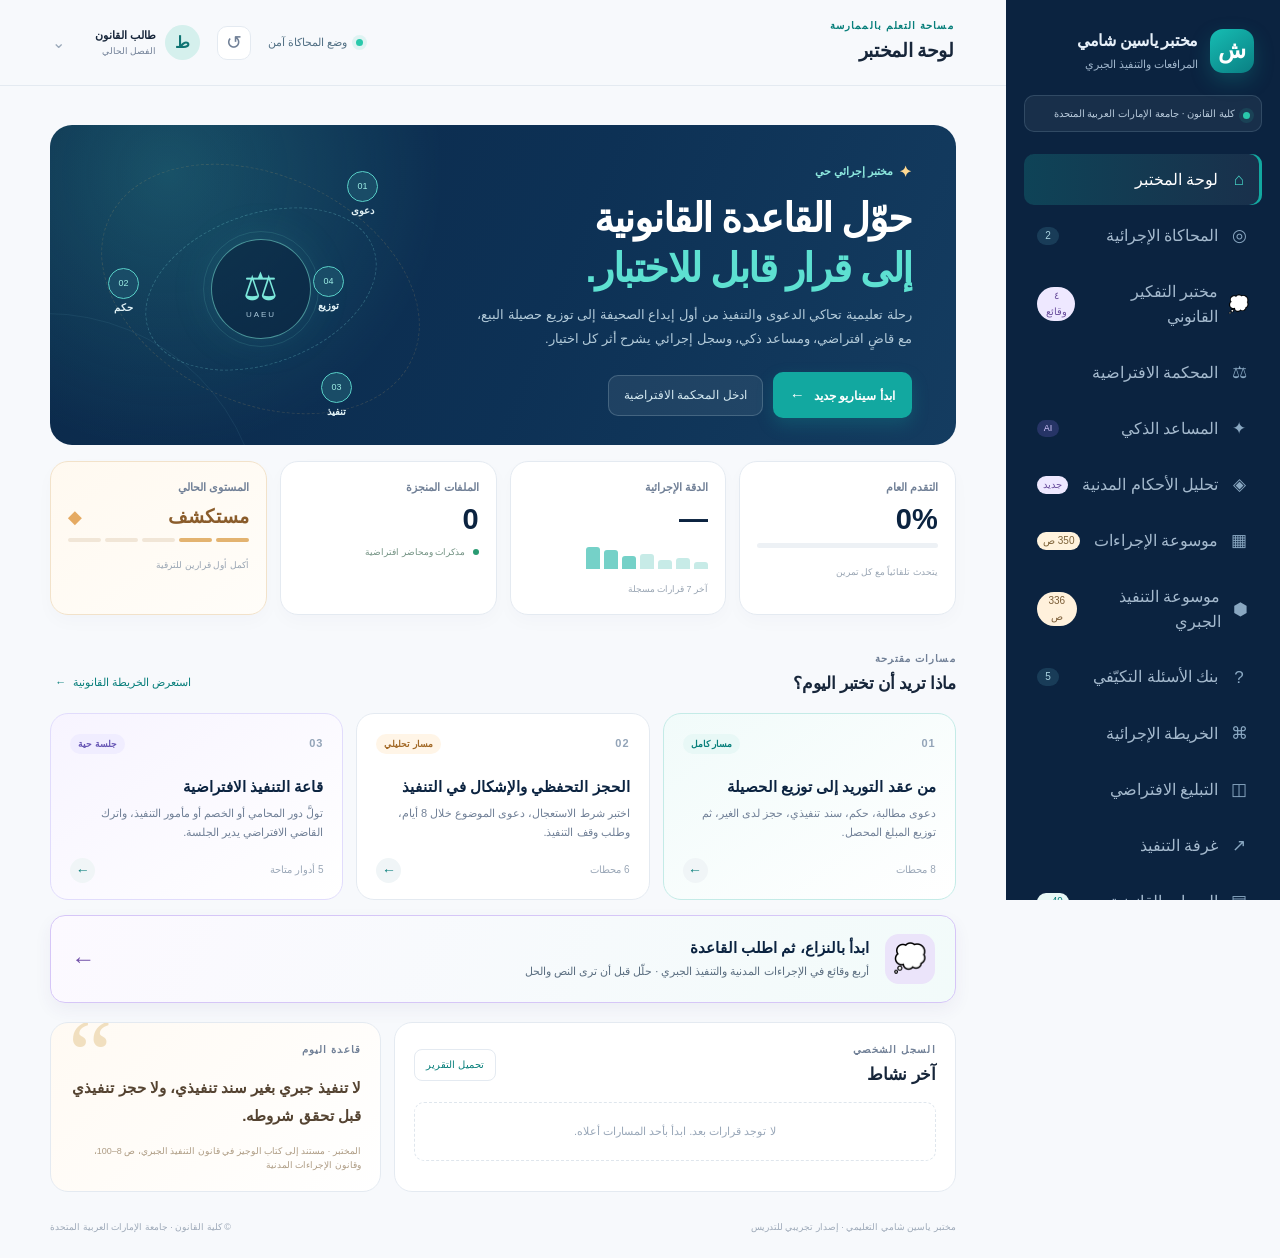
==== commit 9fe85500: "إضافة مختبر التفكير القانوني بوقائع الإجراءات والتنفيذ" ====
--- a/index.html
+++ b/index.html
@@ -9,14 +9,22 @@
       content="منصة تعليمية تفاعلية للمرافعات والتنفيذ الجبري، منجزة من طرف الدكتور ياسين شامي، كلية القانون، جامعة الإمارات العربية المتحدة."
     />
     <title>مختبر ياسين شامي | المرافعات والتنفيذ الجبري</title>
-    <link rel="stylesheet" href="styles.css?v=20261008-law115" />
-    <script defer src="book-data.js?v=20261008-law115"></script>
-    <script defer src="book-corpus.js?v=20261008-law115"></script>
-    <script defer src="enforcement-data.js?v=20261008-law115"></script>
-    <script defer src="enforcement-corpus-1.js?v=20261008-law115"></script>
-    <script defer src="enforcement-corpus-2.js?v=20261008-law115"></script>
-    <script defer src="civil-law-data.js?v=20261008-law115"></script>
-    <script defer src="app.js?v=20261008-law115"></script>
+    <link rel="stylesheet" href="styles.css?v=20261010-thinking" />
+    <script defer src="book-data.js?v=20261010-thinking"></script>
+    <script defer src="book-corpus-1.js?v=20261010-thinking"></script>
+    <script defer src="book-corpus-2.js?v=20261010-thinking"></script>
+    <script defer src="book-corpus-3.js?v=20261010-thinking"></script>
+    <script defer src="book-corpus-4.js?v=20261010-thinking"></script>
+    <script defer src="book-corpus-5.js?v=20261010-thinking"></script>
+    <script defer src="book-corpus-6.js?v=20261010-thinking"></script>
+    <script defer src="book-corpus-7.js?v=20261010-thinking"></script>
+    <script defer src="book-corpus-8.js?v=20261010-thinking"></script>
+    <script defer src="enforcement-data.js?v=20261010-thinking"></script>
+    <script defer src="enforcement-corpus-1.js?v=20261010-thinking"></script>
+    <script defer src="enforcement-corpus-2.js?v=20261010-thinking"></script>
+    <script defer src="civil-law-data.js?v=20261010-thinking"></script>
+    <script defer src="thinking-data.js?v=20261010-thinking"></script>
+    <script defer src="app.js?v=20261010-thinking"></script>
   </head>
   <body>
     <div class="app-shell">
@@ -43,6 +51,11 @@
             <span class="nav-icon">◎</span>
             <span>المحاكاة الإجرائية</span>
             <span class="nav-badge">2</span>
+          </button>
+          <button class="nav-item" data-view="thinking">
+            <span class="nav-icon" aria-hidden="true">💭</span>
+            <span>مختبر التفكير القانوني</span>
+            <span class="nav-badge new">٤ وقائع</span>
           </button>
           <button class="nav-item" data-view="court">
             <span class="nav-icon">⚖</span>
@@ -209,6 +222,7 @@
                 <div class="path-footer"><span>5 أدوار متاحة</span><span class="arrow-circle">←</span></div>
               </article>
             </div>
+            <button type="button" class="thinking-promo" data-view="thinking"><span class="thinking-promo-icon" aria-hidden="true">💭</span><span><strong>ابدأ بالنزاع، ثم اطلب القاعدة</strong><small>أربع وقائع في الإجراءات المدنية والتنفيذ الجبري · حلّل قبل أن ترى النص والحل</small></span><span class="thinking-promo-arrow" aria-hidden="true">←</span></button>
 
             <div class="bottom-dashboard-grid">
               <article class="activity-card">
@@ -254,6 +268,15 @@
             </div>
           </section>
 
+          <section class="view thinking-view" id="view-thinking" data-title="مختبر التفكير القانوني">
+            <div class="thinking-intro"><span class="thinking-intro-icon" aria-hidden="true">💭</span><div><p class="eyebrow">من النزاع إلى الأداة القانونية</p><h2>مختبر التفكير القانوني</h2><p>اقرأ الواقعة أولاً. حدد السؤال والوقائع المؤثرة، ثم اختر النصوص التي تحتاجها وابنِ حجة كل طرف قبل أن تكشف المراجعة.</p></div></div>
+            <div class="thinking-case-tabs" id="thinkingCaseTabs" role="group" aria-label="اختر واقعة تدريبية"></div>
+            <div class="thinking-progress" id="thinkingProgress" aria-label="مراحل التفكير"></div>
+            <article class="thinking-case-card"><div class="thinking-case-top"><div><span class="thinking-case-label" id="thinkingCaseLabel"></span><h3 id="thinkingCaseTitle"></h3></div><span class="thinking-case-level" id="thinkingCaseLevel"></span></div><div class="thinking-story" id="thinkingStory"></div><p class="thinking-question" id="thinkingQuestion"></p></article>
+            <div class="thinking-workspace" id="thinkingWorkspace" aria-live="polite"></div>
+            <p class="thinking-footnote">نشاط تدريبي: تظل حجج الطالب وتقديرها النهائي محل مناقشة الأستاذ. النصوص المعروضة مأخوذة من المواد المرفقة داخل المنصة، ويُتاح رابط المصدر الرسمي للتحقق من التحديثات.</p>
+          </section>
+
           <section class="view" id="view-court" data-title="المحكمة الافتراضية">
             <div class="page-intro court-intro"><div><p class="eyebrow">جلسة محاكاة · لا أثر قانوني حقيقي</p><h2>المحكمة الافتراضية</h2><p>تدرب على المرافعة في منازعة تنفيذية، مع توزيع أدوار ديناميكي وقاضٍ افتراضي يطلب المستندات ويعلّل قراره.</p></div><div class="court-clock"><span class="live-dot"></span><strong>الجلسة مفتوحة</strong><small id="courtTurnLabel">الدور: القاضي الافتراضي</small></div></div>
             <div class="court-layout">
@@ -308,12 +331,17 @@
               <article><span class="book-stat-icon">◫</span><div><strong id="bookPartCount">8</strong><small>أجزاء مرفوعة</small></div></article>
               <article><span class="book-stat-icon">§</span><div><strong id="bookRuleCount">0</strong><small>قاعدة تدريبية</small></div></article>
               <article><span class="book-stat-icon">↗</span><div><strong id="bookChapterCount">0</strong><small>موضوعاً وفصلاً</small></div></article>
-            </div>
+              <article><span class="book-stat-icon">▥</span><div><strong id="bookTextPageCount">0</strong><small>صفحة نصية قابلة للقراءة</small></div></article>
+            </div>
+            <section class="book-part-section" aria-label="أجزاء كتاب الإجراءات المدنية">
+              <div class="book-part-heading"><div><p class="eyebrow">الكتاب كما رُفع</p><h3>تصفّح الأجزاء الثمانية</h3><p>اختر جزءاً لقراءة صفحاته والبحث في نصه المستخرج.</p></div><button type="button" data-book-part="0">جميع الصفحات ←</button></div>
+              <div class="book-part-grid" id="bookPartGrid"></div>
+            </section>
             <div class="book-search-card">
               <div class="book-search-copy"><p class="eyebrow">محرك المعرفة</p><h3>ابحث في الخريطة والنص الكامل</h3><p>جرّب: «الإعلان»، «البطلان»، «الاستئناف»، «الاختصاص المحلي»، أو «الطلبات العارضة». تظهر لك القاعدة ومقطع الصفحة المرتبط بها.</p></div>
               <div class="book-search-controls"><label class="book-search-input"><span>⌕</span><input id="bookSearch" type="search" placeholder="اكتب كلمة أو مادة أو موضوعاً..." /></label><div class="book-filters" id="bookFilters"><button class="active" data-book-filter="all">الكل</button><button data-book-filter="principle">قواعد</button><button data-book-filter="chapter">الأبواب والفصول</button><button data-book-filter="part">الأجزاء</button><button data-book-filter="text">النص الكامل</button></div></div>
             </div>
-            <div class="book-layout"><aside class="book-side-card"><div class="card-heading"><div><p class="eyebrow">مسارات التطبيق</p><h3>أين يعمل الكتاب؟</h3></div><span class="book-side-mark">✦</span></div><div id="bookModuleLinks" class="book-module-links"></div><div class="book-source-note"><strong>المصدر</strong><p id="bookEditionNote">مرجع تعليمي مرفوع داخل المختبر.</p></div></aside><article class="book-results-card"><div class="book-results-head"><div><p class="eyebrow">نتائج الفهرسة</p><h3 id="bookResultsTitle">خريطة الأبواب والفصول</h3></div><span class="status-pill" id="bookResultsCount">0 نتيجة</span></div><div id="bookResults" class="book-results"></div></article></div>
+            <div class="book-layout"><aside class="book-side-card"><div class="card-heading"><div><p class="eyebrow">مسارات التطبيق</p><h3>أين يعمل الكتاب؟</h3></div><span class="book-side-mark">✦</span></div><div id="bookModuleLinks" class="book-module-links"></div><div class="book-source-note"><strong>المصدر</strong><p id="bookEditionNote">مرجع تعليمي مرفوع داخل المختبر.</p></div></aside><article class="book-results-card"><div class="book-results-head"><div><p class="eyebrow">نتائج الفهرسة</p><h3 id="bookResultsTitle">خريطة الأبواب والفصول</h3></div><span class="status-pill" id="bookResultsCount">0 نتيجة</span></div><div id="bookResults" class="book-results"></div><button type="button" id="bookLoadMore" class="book-load-more hidden">عرض صفحات إضافية</button></article></div>
             <div class="book-application-card"><div><p class="eyebrow" id="bookApplicationEyebrow">قاعدة مرتبطة بالممارسة</p><h3 id="bookApplicationTitle">اختر نتيجة لتظهر طريقة توظيفها</h3><p id="bookApplicationText">ستظهر هنا روابط القاعدة بالمحاكاة، بنك الأسئلة، المساعد الذكي، المحكمة الافتراضية، وتحليل الأحكام.</p><pre id="bookApplicationExcerpt" class="book-application-excerpt hidden"></pre></div><div id="bookApplicationLinks" class="book-application-links"></div></div>
           </section>
 
@@ -362,8 +390,8 @@
 
           <section class="view" id="view-sources" data-title="المصادر القانونية">
             <div class="source-filter" id="sourceFilter"><button class="active" data-filter="all">الكل</button><button data-filter="law">نص القانون</button><button data-filter="procedure">المرافعات</button><button data-filter="execution">التنفيذ</button><button data-filter="notice">التبليغ</button><button data-filter="ai">حوكمة الذكاء الاصطناعي</button></div>
-            <div class="source-grid" id="sourceGrid"><article class="source-card law-source-card" data-source="law"><span class="source-number">1–115</span><div><span class="tag teal">نص تشريعي حرفي</span><h3>قانون الإجراءات المدنية</h3><p>سجل تشريعي بحثي يضم المواد المرفقة حتى (115)، مع فهرس موضوعي، نص المادة، الكلمات المفتاحية، وروابط تطبيقها داخل المختبر.</p><small>المواد 1–115 · دفعتان مدمجتان · <button class="inline-source-button" data-law-action="open">افتح سجل المواد</button></small></div></article><article class="source-card" data-source="procedure"><span class="source-number">44</span><div><span class="tag teal">قانون الإجراءات المدنية</span><h3>بيانات صحيفة الدعوى</h3><p>اسم المحكمة، بيانات الأطراف، الطلبات والوقائع والأسانيد، بما يتيح للمحاكي فحص اكتمال الصحيفة.</p><small>المادة 44 · كتاب المرافعات ص 132–147</small></div></article><article class="source-card" data-source="notice"><span class="source-number">49</span><div><span class="tag sand">الإعلان</span><h3>ميعاد الإعلان وأثره</h3><p>اختبار وسيلة التبليغ وإثبات الهوية والعنوان والأثر الإجرائي دون اختزال المسألة في شكل الوسيلة.</p><small>المادة 49 · كتاب المرافعات ص 155–170</small></div></article><article class="source-card" data-source="procedure"><span class="source-number">47</span><div><span class="tag teal">قيد الدعوى</span><h3>الرسم خلال 3 أيام عمل</h3><p>يوظف بنك الأسئلة هذا الأجل في أسئلة الترتيب الزمني وقرارات سلامة الإيداع.</p><small>المادة 47 · كتاب المرافعات ص 150–154</small></div></article><article class="source-card" data-source="procedure"><span class="source-number">52–62</span><div><span class="tag sand">الحضور والتوكيل</span><h3>حضور الخصوم وغيابهم</h3><p>تدريب على الشطب، الخصومة الحضورية، صحة الإعلان، حدود الوكالة، والتفويض الخاص.</p><small>المواد 52–62 · الدفعة الثانية</small></div></article><article class="source-card" data-source="procedure"><span class="source-number">63–72</span><div><span class="tag teal">النيابة العامة</span><h3>تدخل النيابة ومواعيد الإخطار</h3><p>تحديد حالات التدخل الوجوبي والجوازي، وإخطار النيابة ومواعيد تقديم رأيها.</p><small>المواد 63–72 · الدفعة الثانية</small></div></article><article class="source-card" data-source="procedure"><span class="source-number">86–102</span><div><span class="tag teal">الدفوع</span><h3>الدفوع والإدخال والطلبات العارضة</h3><p>مختبر يربط نوع الدفع أو التدخل أو الطلب العارض بالتوقيت والأثر داخل الدعوى.</p><small>المواد 86–102 · الدفعة الثانية</small></div></article><article class="source-card" data-source="procedure"><span class="source-number">103–115</span><div><span class="tag sand">انقضاء الخصومة</span><h3>الوقف والانقطاع والسقوط والترك</h3><p>محاكاة أثر الوقف والانقطاع وسقوط الخصومة وانقضائها وتركها على الملف الإجرائي.</p><small>المواد 103–115 · الدفعة الثانية</small></div></article><article class="source-card" data-source="execution"><span class="source-number">233</span><div><span class="tag violet">التنفيذ</span><h3>مهلة الوفاء بعد الإعلان</h3><p>لا يبدأ التنفيذ الجبري على الأصل قبل مضي 7 أيام من إعلان السند التنفيذي، مع مراعاة الاستثناءات.</p><small>المادة 233 · كتاب التنفيذ الجبري ص 154–160</small></div></article><article class="source-card" data-source="execution"><span class="source-number">247</span><div><span class="tag violet">حجز تحفظي</span><h3>الحجز التحفظي ودعوى الموضوع</h3><p>محاكاة طلب الحجز ثم اختبار رفع دعوى الحق خلال 8 أيام، وأثر عدم الإيداع في الميعاد.</p><small>كتاب التنفيذ الجبري ص 202–229</small></div></article><article class="source-card" data-source="execution"><span class="source-number">256</span><div><span class="tag violet">حجز لدى الغير</span><h3>أمر الحجز وتقرير الغير</h3><p>يظهر في غرفة التنفيذ المسار من الأمر إلى إعلان الغير ثم التقرير بما في الذمة خلال الميعاد.</p><small>المادة 256 · كتاب التنفيذ الجبري ص 230–249</small></div></article><article class="source-card" data-source="execution"><span class="source-number">239</span><div><span class="tag violet">منازعة تنفيذ</span><h3>الإشكال الوقتي</h3><p>يمثل القاضي الافتراضي أثر الإشكال على الاستمرار في التنفيذ إلى حين الفصل، ومواعيد دعوى الموضوع.</p><small>المادة 239 · كتاب التنفيذ الجبري ص 318–326</small></div></article><article class="source-card" data-source="execution"><span class="source-number">310</span><div><span class="tag violet">توزيع</span><h3>توزيع حصيلة التنفيذ</h3><p>ينهي السيناريو مساره بتحديد وقت التوزيع بعد الحجز أو البيع أو تقرير الغير وفق الواقعة.</p><small>كتاب التنفيذ الجبري ص 251–262</small></div></article><article class="source-card" data-source="ai"><span class="source-number">AI</span><div><span class="tag dark">حوكمة</span><h3>الذكاء الاصطناعي مدرب لا قاضٍ حقيقي</h3><p>كل مخرجات المساعد الافتراضية قابلة للمراجعة، ويظل الأستاذ صاحب الإشراف التربوي والقرار التعليمي.</p><small>سياسة المنصة · لا بيانات شخصية · لا أثر قانوني</small></div></article></div>
-            <div class="legal-source-browser" id="civilLawBrowser"><div class="legal-source-head"><div><p class="eyebrow">سجل تشريعي قابل للبحث</p><h3>مواد قانون الإجراءات المدنية — الدفعات المرفقة</h3><p id="civilLawScope">سيظهر نطاق الدفعات ومصدرها هنا.</p></div><div class="legal-source-meta"><span class="status-pill" id="civilLawStatus">دفعتان</span><a id="civilLawOfficialLink" href="https://uaelegislation.gov.ae/ar/legislations/1602" target="_blank" rel="noopener">النص الرسمي ↗</a></div></div><div class="legal-source-note"><span>§</span><div><strong>طريقة القراءة داخل المنصة</strong><p id="civilLawDisplayNote">النص القانوني محفوظ كما ورد في الدفعات المرفقة، مع إزالة علامات تنسيق Markdown فقط. استخدم المادة في التدريب ثم ارجع إلى المصدر الرسمي عند التحقق من آخر تعديل.</p></div></div><div class="legal-law-search"><label class="book-search-input"><span>⌕</span><input id="civilLawSearch" type="search" placeholder="ابحث برقم المادة أو كلمة أو موضوع..." /></label><div class="book-filters" id="civilLawFilters"><button class="active" data-law-filter="all">كل المواد</button><button data-law-filter="general">الأحكام العامة</button><button data-law-filter="jurisdiction">الاختصاص</button><button data-law-filter="filing">رفع الدعوى والقيد</button><button data-law-filter="notice">الإعلان والمواعيد</button><button data-law-filter="claim-value">قيمة الدعوى</button><button data-law-filter="appearance">الحضور والتوكيل</button><button data-law-filter="prosecution">النيابة العامة</button><button data-law-filter="hearings">الجلسات</button><button data-law-filter="pleadings">الدفوع والطلبات</button><button data-law-filter="termination">انقضاء الخصومة</button></div><span class="legal-search-count" id="civilLawSearchCount">115 مادة</span></div><div class="legal-source-layout"><aside class="legal-section-list" id="civilLawSectionList"></aside><div class="legal-article-column"><div class="legal-article-results" id="civilLawResults"></div><article class="legal-article-reader" id="civilLawReader"></article></div></div></div><div class="references-footer"><strong>المراجع المعتمدة في بناء المختبر</strong><span>كتاب الوجيز في قانون الإجراءات المدنية · كتاب الوجيز في قانون التنفيذ الجبري · قانون الإجراءات المدنية الإماراتي رقم 42 لسنة 2022 وتعديلاته المنشورة رسمياً · الدفعات النصية المرفقة للمواد 1–115</span><a href="https://uaelegislation.gov.ae/ar/legislations/1602" target="_blank" rel="noopener">فتح النص الرسمي ↗</a></div></section>
+            <div class="source-grid" id="sourceGrid"><article class="source-card law-source-card" data-source="law"><span class="source-number">1–115 و126–338</span><div><span class="tag teal">نص تشريعي حرفي</span><h3>قانون الإجراءات المدنية</h3><p>سجل تشريعي بحثي يضم المواد المرفقة من 1 إلى 115 ومن 126 إلى 338، مع تمييز صريح للفجوة غير المرفقة 116–125 وربط كل مادة بتطبيقاتها.</p><small>المواد 1–115 و126–338 · 4 دفعات مدمجة · <button class="inline-source-button" data-law-action="open">افتح سجل المواد</button></small></div></article><article class="source-card" data-source="procedure"><span class="source-number">44</span><div><span class="tag teal">قانون الإجراءات المدنية</span><h3>بيانات صحيفة الدعوى</h3><p>اسم المحكمة، بيانات الأطراف، الطلبات والوقائع والأسانيد، بما يتيح للمحاكي فحص اكتمال الصحيفة.</p><small>المادة 44 · كتاب المرافعات ص 132–147</small></div></article><article class="source-card" data-source="notice"><span class="source-number">49</span><div><span class="tag sand">الإعلان</span><h3>ميعاد الإعلان وأثره</h3><p>اختبار وسيلة التبليغ وإثبات الهوية والعنوان والأثر الإجرائي دون اختزال المسألة في شكل الوسيلة.</p><small>المادة 49 · كتاب المرافعات ص 155–170</small></div></article><article class="source-card" data-source="procedure"><span class="source-number">47</span><div><span class="tag teal">قيد الدعوى</span><h3>الرسم خلال 3 أيام عمل</h3><p>يوظف بنك الأسئلة هذا الأجل في أسئلة الترتيب الزمني وقرارات سلامة الإيداع.</p><small>المادة 47 · كتاب المرافعات ص 150–154</small></div></article><article class="source-card" data-source="procedure"><span class="source-number">52–62</span><div><span class="tag sand">الحضور والتوكيل</span><h3>حضور الخصوم وغيابهم</h3><p>تدريب على الشطب، الخصومة الحضورية، صحة الإعلان، حدود الوكالة، والتفويض الخاص.</p><small>المواد 52–62 · الدفعة الثانية</small></div></article><article class="source-card" data-source="procedure"><span class="source-number">63–72</span><div><span class="tag teal">النيابة العامة</span><h3>تدخل النيابة ومواعيد الإخطار</h3><p>تحديد حالات التدخل الوجوبي والجوازي، وإخطار النيابة ومواعيد تقديم رأيها.</p><small>المواد 63–72 · الدفعة الثانية</small></div></article><article class="source-card" data-source="procedure"><span class="source-number">86–102</span><div><span class="tag teal">الدفوع</span><h3>الدفوع والإدخال والطلبات العارضة</h3><p>مختبر يربط نوع الدفع أو التدخل أو الطلب العارض بالتوقيت والأثر داخل الدعوى.</p><small>المواد 86–102 · الدفعة الثانية</small></div></article><article class="source-card" data-source="procedure"><span class="source-number">103–115</span><div><span class="tag sand">انقضاء الخصومة</span><h3>الوقف والانقطاع والسقوط والترك</h3><p>محاكاة أثر الوقف والانقطاع وسقوط الخصومة وانقضائها وتركها على الملف الإجرائي.</p><small>المواد 103–115 · الدفعة الثانية</small></div></article><article class="source-card" data-source="execution"><span class="source-number">206–225</span><div><span class="tag violet">التنفيذ</span><h3>قاضي التنفيذ والسند والنفاذ المعجل</h3><p>من تحديد الاختصاص والسند التنفيذي إلى فحص النفاذ المعجل والكفالة وتنفيذ الأحكام والسندات الأجنبية.</p><small>المواد 206–225 · الجزء الأخير المرفق</small></div></article><article class="source-card" data-source="execution"><span class="source-number">233–263</span><div><span class="tag violet">إعلان وحجوز</span><h3>الإعلان والإشكالات والحجز التحفظي وحجز الغير</h3><p>يربط المختبر إعلان السند بمهلة الوفاء، والإشكال بقاضي التنفيذ، ثم ينتقل إلى الحجز التحفظي وحجز ما للمدين لدى الغير.</p><small>المواد 233–263 · الجزء الأخير المرفق</small></div></article><article class="source-card" data-source="execution"><span class="source-number">264–314</span><div><span class="tag violet">الحجز والبيع والتوزيع</span><h3>المنقول والعقار والمزاد والحصيلة</h3><p>محاكاة كاملة لمحضر الحجز والحراسة والبيع بالمزاد وحجز العقار ورسو المزاد ثم قائمة توزيع الحصيلة.</p><small>المواد 264–314 · الجزء الأخير المرفق</small></div></article><article class="source-card" data-source="execution"><span class="source-number">315–338</span><div><span class="tag violet">الإكراه والتنفيذ عن بعد</span><h3>التنفيذ العيني ووسائل الإكراه والإجراءات الرقمية</h3><p>تدريب على التسليم والإخلاء والعمل والامتناع والغرامة التهديدية وحبس المدين ومنعه من السفر، ثم التنفيذ عن بعد.</p><small>المواد 315–338 · الجزء الأخير المرفق</small></div></article><article class="source-card" data-source="ai"><span class="source-number">AI</span><div><span class="tag dark">حوكمة</span><h3>الذكاء الاصطناعي مدرب لا قاضٍ حقيقي</h3><p>كل مخرجات المساعد الافتراضية قابلة للمراجعة، ويظل الأستاذ صاحب الإشراف التربوي والقرار التعليمي.</p><small>سياسة المنصة · لا بيانات شخصية · لا أثر قانوني</small></div></article></div>
+            <div class="legal-source-browser" id="civilLawBrowser"><div class="legal-source-head"><div><p class="eyebrow">سجل تشريعي قابل للبحث</p><h3>مواد قانون الإجراءات المدنية — الدفعات المرفقة</h3><p id="civilLawScope">سيظهر نطاق الدفعات ومصدرها هنا.</p></div><div class="legal-source-meta"><span class="status-pill" id="civilLawStatus">4 دفعات</span><a id="civilLawOfficialLink" href="https://uaelegislation.gov.ae/ar/legislations/1602" target="_blank" rel="noopener">النص الرسمي ↗</a></div></div><div class="legal-source-note"><span>§</span><div><strong>طريقة القراءة داخل المنصة</strong><p id="civilLawDisplayNote">النص القانوني محفوظ كما ورد في الدفعات المرفقة، مع إزالة علامات تنسيق Markdown فقط. استخدم المادة في التدريب ثم ارجع إلى المصدر الرسمي عند التحقق من آخر تعديل.</p></div></div><div class="legal-law-search"><label class="book-search-input"><span>⌕</span><input id="civilLawSearch" type="search" placeholder="ابحث برقم المادة أو كلمة أو موضوع..." /></label><div class="book-filters" id="civilLawFilters"><button class="active" data-law-filter="all">كل المواد</button><button data-law-filter="general">الأحكام العامة</button><button data-law-filter="jurisdiction">الاختصاص</button><button data-law-filter="filing">رفع الدعوى والقيد</button><button data-law-filter="notice">الإعلان والمواعيد</button><button data-law-filter="execution-judge">قاضي التنفيذ</button><button data-law-filter="attachment-general">الحجوز</button><button data-law-filter="distribution">التوزيع</button><button data-law-filter="remote-procedure">الإجراءات عن بعد</button><button data-law-filter="claim-value">قيمة الدعوى</button><button data-law-filter="appearance">الحضور والتوكيل</button><button data-law-filter="prosecution">النيابة العامة</button><button data-law-filter="hearings">الجلسات</button><button data-law-filter="pleadings">الدفوع والطلبات</button><button data-law-filter="termination">انقضاء الخصومة</button></div><span class="legal-search-count" id="civilLawSearchCount">328 مادة</span></div><div class="legal-source-layout"><aside class="legal-section-list" id="civilLawSectionList"></aside><div class="legal-article-column"><div class="legal-article-results" id="civilLawResults"></div><article class="legal-article-reader" id="civilLawReader"></article></div></div></div><div class="references-footer"><strong>المراجع المعتمدة في بناء المختبر</strong><span>كتاب الوجيز في قانون الإجراءات المدنية · كتاب الوجيز في قانون التنفيذ الجبري · قانون الإجراءات المدنية الإماراتي رقم 42 لسنة 2022 وتعديلاته المنشورة رسمياً · الدفعات النصية المرفقة للمواد 1–115 و126–338، مع بيان المواد غير المرفقة 116–125</span><a href="https://uaelegislation.gov.ae/ar/legislations/1602" target="_blank" rel="noopener">فتح النص الرسمي ↗</a></div></section>
         </div>
         <footer class="site-footer"><span>مختبر ياسين شامي التعليمي · إصدار تجريبي للتدريس</span><span>© كلية القانون · جامعة الإمارات العربية المتحدة</span></footer>
       </main>
--- a/styles.css
+++ b/styles.css
@@ -223,6 +223,7 @@
 .book-cover-mini { width: 145px; min-height: 132px; display: flex; flex-direction: column; justify-content: center; gap: 7px; padding: 17px; border-radius: 14px 6px 6px 14px; color: #fff; background: linear-gradient(145deg, #172f4e, #0a1c33); box-shadow: 9px 8px 0 #e8eef1; text-align: right; }
 .book-cover-mini span { color: #83ddd2; font-size: 9px; font-weight: 800; letter-spacing: .06em; }.book-cover-mini strong { font-size: 13px; line-height: 1.45; }.book-cover-mini small { color: #b8c8d5; font-size: 7px; line-height: 1.5; }
 .book-stat-grid { display: grid; grid-template-columns: repeat(5,1fr); gap: 10px; margin-bottom: 14px; }.book-stat-grid article { display: flex; gap: 10px; align-items: center; padding: 13px; border: 1px solid var(--line); border-radius: 12px; background: #fff; }.book-stat-icon { width: 31px; height: 31px; display: grid; place-items: center; flex: 0 0 31px; border-radius: 9px; color: var(--teal-dark); background: #e9f8f6; font-size: 14px; font-weight: 800; }.book-stat-grid strong, .book-stat-grid small { display: block; }.book-stat-grid strong { color: var(--navy); font-size: 17px; }.book-stat-grid small { margin-top: 2px; color: var(--muted); font-size: 8px; }
+.book-part-section { padding: 17px 19px; margin-bottom: 14px; border: 1px solid #d8e9e9; border-radius: 14px; background: #fff; }.book-part-heading { display: flex; align-items: center; justify-content: space-between; gap: 12px; margin-bottom: 13px; }.book-part-heading h3 { margin: 3px 0; color: var(--navy); font-size: 15px; }.book-part-heading p:last-child { margin: 0; color: var(--muted); font-size: 9px; }.book-part-heading button, .book-load-more { padding: 9px 12px; border: 1px solid #b9dad6; border-radius: 8px; color: var(--teal-dark); background: #f1faf8; font: inherit; font-size: 9px; font-weight: 800; cursor: pointer; }.book-part-grid { display: grid; grid-template-columns: repeat(4, minmax(0, 1fr)); gap: 9px; }.book-part-tile { display: grid; gap: 5px; min-width: 0; padding: 12px; border: 1px solid #dde9e8; border-radius: 10px; background: #fbfdfc; text-align: right; font: inherit; cursor: pointer; }.book-part-tile:hover, .book-part-tile.active { border-color: #66b3a9; background: #effaf7; }.book-part-tile span { color: var(--teal-dark); font-size: 9px; }.book-part-tile strong { color: var(--navy); font-size: 11px; }.book-part-tile small { color: var(--muted); font-size: 8px; }.book-load-more { display: block; width: 100%; margin-top: 14px; }.book-load-more.hidden { display: none; }
 .book-search-card { display: grid; grid-template-columns: .85fr 1.15fr; gap: 18px; align-items: center; padding: 17px 19px; margin-bottom: 14px; border: 1px solid #d8e9e9; border-radius: 14px; background: linear-gradient(145deg,#f4fcfb,#fff); }.book-search-copy h3 { margin: 4px 0 5px; color: var(--navy); font-size: 14px; }.book-search-copy p:last-child { margin: 0; color: var(--muted); font-size: 9px; line-height: 1.7; }.book-search-controls { display: grid; gap: 10px; }.book-search-input { display: flex; align-items: center; gap: 8px; padding: 10px 12px; border: 1px solid #cfe5e4; border-radius: 10px; background: #fff; }.book-search-input span { color: var(--teal-dark); font-size: 18px; }.book-search-input input { width: 100%; border: 0; outline: 0; color: var(--ink); background: transparent; font: inherit; font-size: 10px; }.book-filters { display: flex; flex-wrap: wrap; gap: 6px; }.book-filters button { padding: 6px 9px; border: 1px solid #dce7eb; border-radius: 7px; color: #728393; background: white; cursor: pointer; font: inherit; font-size: 8px; }.book-filters button.active { border-color: #a9dcd6; color: var(--teal-dark); background: #eaf8f6; font-weight: 800; }
 .book-layout { display: grid; grid-template-columns: .72fr 1.28fr; gap: 14px; align-items: start; }.book-side-card, .book-results-card, .book-application-card { min-width: 0; padding: 18px; border: 1px solid var(--line); border-radius: var(--radius); background: #fff; box-shadow: 0 7px 18px rgba(22,46,75,.025); }.book-side-card { position: sticky; top: 88px; }.book-side-mark { width: 29px; height: 29px; display: grid; place-items: center; border-radius: 8px; color: #7464b5; background: #f0ecff; }.book-module-links { display: grid; gap: 7px; margin-top: 13px; }.book-module-link { display: flex; gap: 8px; align-items: center; padding: 9px; border: 1px solid #edf1f4; border-radius: 8px; color: #5e7182; background: #fbfcfd; cursor: pointer; text-align: right; font: inherit; }.book-module-link:hover { border-color: #b7ded9; background: #f2fbfa; }.book-module-link span { width: 23px; height: 23px; display: grid; place-items: center; border-radius: 7px; color: var(--teal-dark); background: #e7f6f3; font-size: 10px; }.book-module-link strong, .book-module-link small { display: block; }.book-module-link strong { font-size: 9px; }.book-module-link small { margin-top: 2px; color: #9aa8b2; font-size: 7px; }.book-source-note { padding-top: 13px; margin-top: 14px; border-top: 1px solid #edf1f4; }.book-source-note strong { color: var(--navy); font-size: 9px; }.book-source-note p { margin: 4px 0 0; color: var(--muted); font-size: 8px; line-height: 1.7; }
 .book-results-head { display: flex; gap: 10px; align-items: center; justify-content: space-between; padding-bottom: 11px; border-bottom: 1px solid #edf1f4; }.book-results-head h3 { margin: 3px 0 0; color: var(--navy); font-size: 13px; }.book-results { display: grid; gap: 9px; padding-top: 12px; }.book-result { padding: 12px; border: 1px solid #e8eef1; border-radius: 10px; background: #fcfdfd; cursor: pointer; transition: transform .15s ease, border-color .15s ease, background .15s ease; }.book-result:hover, .book-result.selected { border-color: #acdcd6; background: #f4fcfb; transform: translateY(-1px); }.book-result-topline { display: flex; gap: 7px; align-items: center; justify-content: space-between; }.book-result-topline strong { color: var(--navy); font-size: 10px; }.book-result-page { color: #8797a3; font-size: 8px; white-space: nowrap; }.book-result h4 { margin: 5px 0 4px; color: #51687b; font-size: 11px; }.book-result p { margin: 0; color: #718292; font-size: 8px; line-height: 1.7; }.book-result-tags { display: flex; flex-wrap: wrap; gap: 4px; margin-top: 8px; }.book-result-tags span { padding: 3px 5px; border-radius: 5px; color: #66818a; background: #edf7f6; font-size: 7px; }.book-empty { padding: 30px 12px; color: #8494a1; text-align: center; font-size: 9px; line-height: 1.8; }.book-application-card { display: flex; gap: 16px; align-items: center; justify-content: space-between; margin-top: 14px; border-color: #dcd6fb; background: linear-gradient(145deg,#fbfaff,#fff); }.book-application-card h3 { margin: 4px 0 5px; color: #4d4383; font-size: 13px; }.book-application-card p { margin: 0; color: #758398; font-size: 9px; line-height: 1.7; }.book-application-links { display: flex; flex-wrap: wrap; gap: 6px; justify-content: flex-end; }.book-application-links button { padding: 7px 9px; border: 1px solid #d8cff7; border-radius: 7px; color: #6655a7; background: #f4f0ff; cursor: pointer; font: inherit; font-size: 8px; font-weight: 800; white-space: nowrap; }
@@ -237,6 +238,7 @@
 .toast { position: fixed; bottom: 22px; left: 24px; z-index: 50; max-width: min(360px, calc(100% - 48px)); padding: 11px 15px; border: 1px solid #c7e6e2; border-radius: 10px; color: #236b67; background: #effbf9; box-shadow: 0 11px 28px rgba(20,56,78,.14); font-size: 10px; opacity: 0; pointer-events: none; transform: translateY(8px); transition: .25s; }.toast.show { opacity: 1; transform: translateY(0); }
 
 @media (max-width: 1120px) {
+  .book-part-grid { grid-template-columns: repeat(2, minmax(0, 1fr)); }
   .content-wrap, .site-footer { width: 92%; }
   .hero-panel { padding-right: 32px; padding-left: 32px; }.hero-copy { width: 59%; }.hero-visual { width: 38%; }
   .metric-grid { grid-template-columns: repeat(2, 1fr); }.source-grid { grid-template-columns: repeat(2,1fr); }.judgment-layout { grid-template-columns: 1fr; }.judgment-input-card { position: static; }.book-layout { grid-template-columns: 1fr; }.book-side-card { position: static; }.book-search-card { grid-template-columns: 1fr; }
@@ -250,6 +252,7 @@
 }
 
 @media (max-width: 620px) {
+  .book-part-section { padding: 14px; }.book-part-heading { align-items: flex-start; }.book-part-heading button { white-space: nowrap; }.book-part-grid { grid-template-columns: repeat(2, minmax(0, 1fr)); }
   .topbar { height: 73px; }.topbar h1 { font-size: 16px; }.topbar-actions { gap: 8px; }.user-pill { min-width: 0; }.user-pill > div:not(.user-avatar) { display: none; }.chevron { display: none; }.content-wrap { width: 93%; padding-top: 25px; }.hero-panel { padding: 25px 21px; min-height: 445px; }.hero-copy { width: 100%; }.hero-copy h2 { font-size: 30px; }.hero-copy p { font-size: 11px; }.hero-visual { position: absolute; bottom: -30px; left: 3%; width: 56%; opacity: .35; }.hero-actions { flex-wrap: wrap; }.hero-actions .primary-button, .hero-actions .ghost-button { font-size: 10px; }.metric-grid, .path-grid, .bottom-dashboard-grid, .source-grid, .notice-legal-strip { grid-template-columns: 1fr; }.section-heading-row { align-items: start; flex-direction: column; margin-top: 28px; }.page-intro { flex-direction: column; margin-bottom: 19px; }.page-intro h2 { font-size: 25px; }.session-score, .court-clock, .execution-balance, .source-version, .judgment-method-badge { align-self: stretch; }.scenario-switcher { grid-template-columns: 1fr; }.stage-track { grid-template-columns: repeat(4,1fr); row-gap: 10px; }.stage-item span { font-size: 7px; }.simulation-card, .notice-builder, .execution-board { padding: 16px; }.simulation-head h3, .board-header h3, .court-room-header h3 { font-size: 14px; }.simulation-footer { flex-wrap: wrap; }.simulation-footer .primary-button, .simulation-footer .ghost-button { flex: 1; }.simulation-aside, .court-aside, .execution-aside { grid-template-columns: 1fr; }.form-grid { grid-template-columns: 1fr; }.hearing-table { max-width: 100%; }.role-seat { min-width: 72px; }.court-room-header { padding: 16px; }.court-controls { padding: 14px 16px 17px; }.control-row { flex-direction: column; }.workbench-tabs { overflow-x: auto; }.workbench-tab { white-space: nowrap; padding-left: 9px; padding-right: 9px; }.ai-intro .ai-orb { align-self: flex-start; }.editor-footer { flex-wrap: wrap; }.editor-footer .primary-button { order: 4; width: 100%; }.execution-gates { gap: 2px; }.gate:not(:last-child):after { display: none; }.gate strong { font-size: 8px; }.gate small { display: none; }.execution-options button { grid-template-columns: 32px 1fr auto; }.site-footer { flex-direction: column; gap: 4px; padding-bottom: 15px; }.references-footer { display: block; }.references-footer strong, .references-footer span, .references-footer a { display: block; margin-bottom: 7px; }.judgment-method-strip { grid-template-columns: 1fr; }.judgment-two-col { grid-template-columns: 1fr; }.judgment-kpi-grid { grid-template-columns: repeat(2,1fr); }.judgment-method-note { flex-wrap: wrap; }.judgment-method-note a { margin-right: 0; }
 }
 
@@ -326,3 +329,24 @@
 .legal-reader-links button:hover, .legal-original-link:hover { background: #dcf4ef; }
 .legal-original-link { display: inline-block; text-decoration: none; }
 .legal-source-annotation { padding: 8px 10px; margin: 9px 0; border-right: 3px solid #e4b26f; border-radius: 7px; color: #8a6b43; background: #fffaf2; font-size: 8px; line-height: 1.7; }
+
+/* Start with a dispute: guided procedural reasoning lab */
+.thinking-promo { display: flex; align-items: center; gap: 16px; width: 100%; padding: 18px 20px; margin: 15px 0 19px; border: 1px solid #d6c6f7; border-radius: 15px; background: linear-gradient(115deg, #fcf9ff, #f2fbfa); text-align: right; color: var(--navy); box-shadow: 0 7px 18px rgba(65, 57, 121, .06); }
+.thinking-promo:hover { border-color: #ab92e3; }.thinking-promo-icon { display: grid; place-items: center; flex: 0 0 50px; width: 50px; height: 50px; border-radius: 14px; background: #ebe4fa; font-size: 27px; }.thinking-promo strong, .thinking-promo small { display: block; }.thinking-promo strong { font-size: 15px; }.thinking-promo small { margin-top: 3px; color: #5b6e80; font-size: 11px; }.thinking-promo-arrow { margin-right: auto; font-size: 24px; color: #7353aa; }
+.thinking-intro { display: flex; align-items: center; gap: 22px; padding: 27px 30px; border-radius: 20px; background: radial-gradient(circle at 13% 30%, #44396d 0, #1a3152 43%, #0b2340 100%); color: white; }
+.thinking-intro-icon { display: grid; place-items: center; flex: 0 0 76px; width: 76px; height: 76px; border: 1px solid #ffffff54; border-radius: 21px; background: #ffffff21; font-size: 37px; }
+.thinking-intro .eyebrow { color: #9de3d7; }.thinking-intro h2 { margin: 3px 0 6px; font-size: clamp(21px, 2.8vw, 30px); }.thinking-intro p:last-child { max-width: 660px; margin: 0; color: #dbe7f3; font-size: 13px; line-height: 1.8; }
+.thinking-case-tabs { display: grid; grid-template-columns: repeat(4, minmax(0, 1fr)); gap: 10px; margin: 18px 0; }
+.thinking-case-tab { display: grid; align-content: start; gap: 6px; min-width: 0; min-height: 112px; padding: 13px 14px; border: 1px solid #dee7ee; border-radius: 13px; background: #fff; color: var(--navy); text-align: right; }
+.thinking-case-tab:hover, .thinking-case-tab.active { border-color: #8e77cb; background: #f7f3ff; }.thinking-case-tab.active { box-shadow: inset 0 3px 0 #8068bd; }.thinking-case-tab span { color: #7662ac; font-size: 11px; font-weight: 700; }.thinking-case-tab strong { font-size: 13px; line-height: 1.4; }.thinking-case-tab small { align-self: end; color: #708297; font-size: 10px; }
+.thinking-progress { display: flex; flex-wrap: wrap; gap: 7px; margin-bottom: 16px; }.thinking-phase { display: flex; align-items: center; gap: 7px; padding: 8px 10px; border: 1px solid #e6e9f0; border-radius: 999px; background: #fff; color: #6c7d8f; font-size: 11px; }.thinking-phase b { display: grid; place-items: center; width: 20px; height: 20px; border-radius: 50%; background: #e9eef5; color: #52657a; font-size: 10px; }.thinking-phase.active { border-color: #bdafe5; color: #514080; background: #f5f1fd; font-weight: 700; }.thinking-phase.active b, .thinking-phase.done b { color: white; background: #7760b2; }.thinking-phase.done { border-color: #b8e2d4; color: #287a66; }
+.thinking-case-card, .thinking-work-card { padding: 24px; border: 1px solid #e3e7ed; border-radius: 16px; background: #fff; box-shadow: 0 8px 22px rgba(16, 44, 74, .035); }
+.thinking-case-card { border-right: 4px solid #8974c2; }.thinking-case-top { display: flex; align-items: start; justify-content: space-between; gap: 13px; }.thinking-case-label, .thinking-case-level { color: #7460a7; font-size: 11px; font-weight: 700; }.thinking-case-level { padding: 4px 10px; border-radius: 20px; background: #f0ebfa; white-space: nowrap; }.thinking-case-card h3 { margin: 5px 0 12px; color: var(--navy); font-size: 21px; }.thinking-story { display: grid; gap: 7px; }.thinking-story p { margin: 0; color: #334659; font-size: 14px; line-height: 1.9; }.thinking-question { margin: 16px 0 0; padding: 12px 14px; border-radius: 10px; color: #4f3e7d; background: #f4f0fb; font-size: 13px; font-weight: 700; }
+.thinking-workspace { margin-top: 14px; }.thinking-work-card > h3 { margin: 4px 0; color: var(--navy); font-size: 18px; }.thinking-work-card > p:not(.eyebrow) { margin: 0 0 19px; color: #607286; font-size: 13px; line-height: 1.8; }.thinking-work-card > .primary-button { margin-top: 18px; }
+.thinking-field { display: grid; gap: 7px; margin-top: 15px; color: #314960; font-size: 13px; font-weight: 700; }.thinking-field small { font-size: 11px; font-weight: 400; color: #8291a2; }.thinking-field textarea { width: 100%; min-height: 100px; padding: 13px; border: 1px solid #d8e1ea; border-radius: 10px; color: var(--ink); background: #fbfcfe; resize: vertical; font-size: 13px; font-weight: 400; line-height: 1.75; }.thinking-field textarea:focus { outline: 2px solid #aa93d9; border-color: #947cc6; }
+.thinking-choices, .thinking-tools { display: grid; grid-template-columns: repeat(2, minmax(0, 1fr)); gap: 10px; }.thinking-choice, .thinking-tool { display: flex; align-items: center; gap: 10px; padding: 13px; border: 1px solid #dee5ee; border-radius: 11px; color: #354a61; background: #fff; text-align: right; font-size: 13px; line-height: 1.6; }.thinking-choice:hover, .thinking-tool:hover, .thinking-choice.active, .thinking-tool.active { border-color: #917ac6; background: #f5f1fd; }.thinking-choice.active, .thinking-tool.active { color: #503c83; font-weight: 700; }.thinking-choice span { display: grid; place-items: center; flex: 0 0 25px; width: 25px; height: 25px; border-radius: 7px; color: #765da9; background: #f1edfa; font-size: 17px; }.thinking-tool { display: grid; gap: 5px; align-content: center; }.thinking-tool span { color: #7560a4; font-size: 10px; }.thinking-tool strong { font-size: 12px; }
+.thinking-readings { display: grid; gap: 9px; margin-top: 16px; }.thinking-reading { border: 1px solid #dfe7ea; border-radius: 10px; background: #fafdfe; }.thinking-reading summary { padding: 11px 13px; color: #344e62; font-size: 13px; font-weight: 700; cursor: pointer; }.thinking-reading summary small { display: block; color: #748699; font-size: 10px; font-weight: 400; }.thinking-reading-text { max-height: 300px; overflow: auto; padding: 15px; border-top: 1px solid #e7ecf0; color: #31485a; white-space: pre-wrap; font-size: 13px; line-height: 1.95; }.thinking-source-button { margin: 0 15px 13px; padding: 7px 12px; border: 1px solid #c8ddd9; border-radius: 7px; color: #0b716c; background: #edfaf7; font-size: 11px; }.thinking-placeholder { margin: 0; padding: 13px; color: #65768a; background: #f7f9fc; font-size: 12px; }
+.thinking-argument-grid, .thinking-comparison { display: grid; grid-template-columns: repeat(2, minmax(0, 1fr)); gap: 12px; }.thinking-argument-grid .thinking-field { margin-top: 0; }.thinking-comparison article, .thinking-feedback, .thinking-change { padding: 15px; border: 1px solid #e3e8ee; border-radius: 11px; background: #fcfdff; }.thinking-comparison article span { display: block; margin-bottom: 8px; color: #654c9b; font-size: 11px; font-weight: 800; }.thinking-comparison article strong, .thinking-change strong, .thinking-feedback strong { color: var(--navy); font-size: 13px; }.thinking-comparison article p, .thinking-change p, .thinking-feedback p { margin: 7px 0 11px; color: #4c6073; white-space: pre-wrap; font-size: 12px; line-height: 1.85; }.thinking-comparison .thinking-user-text, .thinking-change .thinking-user-text { padding: 8px 10px; border-right: 3px solid #8b75c4; background: #f6f2fc; }.thinking-feedback { margin: 14px 0; border-color: #d5e8dc; background: #f5fbf7; }.thinking-change { margin-top: 12px; border-color: #dfd5f1; background: #fbf8ff; }.thinking-teacher { margin-top: 12px; padding: 12px 15px; border: 1px solid #e4eaf1; border-radius: 10px; background: #fff; }.thinking-teacher summary { color: #465c73; font-size: 12px; font-weight: 700; cursor: pointer; }.thinking-teacher p { color: #506477; font-size: 12px; line-height: 1.8; }.thinking-review-actions { display: flex; flex-wrap: wrap; gap: 9px; margin-top: 18px; }.thinking-footnote { margin: 14px 2px 0; color: #66788b; font-size: 11px; line-height: 1.8; }
+.thinking-view button:focus-visible, .thinking-promo:focus-visible { outline: 3px solid #8859b9; outline-offset: 2px; }
+@media (max-width: 820px) { .thinking-case-tabs { grid-template-columns: repeat(2, minmax(0, 1fr)); } }
+@media (max-width: 620px) { .thinking-intro { align-items: flex-start; gap: 12px; padding: 22px 18px; }.thinking-intro-icon { flex-basis: 45px; width: 45px; height: 45px; border-radius: 12px; font-size: 25px; }.thinking-intro p:last-child { font-size: 12px; }.thinking-case-tabs { gap: 7px; }.thinking-case-tab { min-height: 100px; padding: 10px; }.thinking-case-tab strong { font-size: 12px; }.thinking-progress { flex-wrap: nowrap; overflow-x: auto; padding-bottom: 7px; }.thinking-phase { flex: 0 0 auto; }.thinking-case-card, .thinking-work-card { padding: 16px; }.thinking-case-card h3 { font-size: 18px; }.thinking-story p { font-size: 13px; }.thinking-choices, .thinking-tools, .thinking-argument-grid, .thinking-comparison { grid-template-columns: 1fr; }.thinking-promo { padding: 13px; gap: 10px; }.thinking-promo-icon { flex-basis: 38px; width: 38px; height: 38px; font-size: 20px; }.thinking-promo strong { font-size: 13px; }.thinking-promo small { font-size: 10px; } }
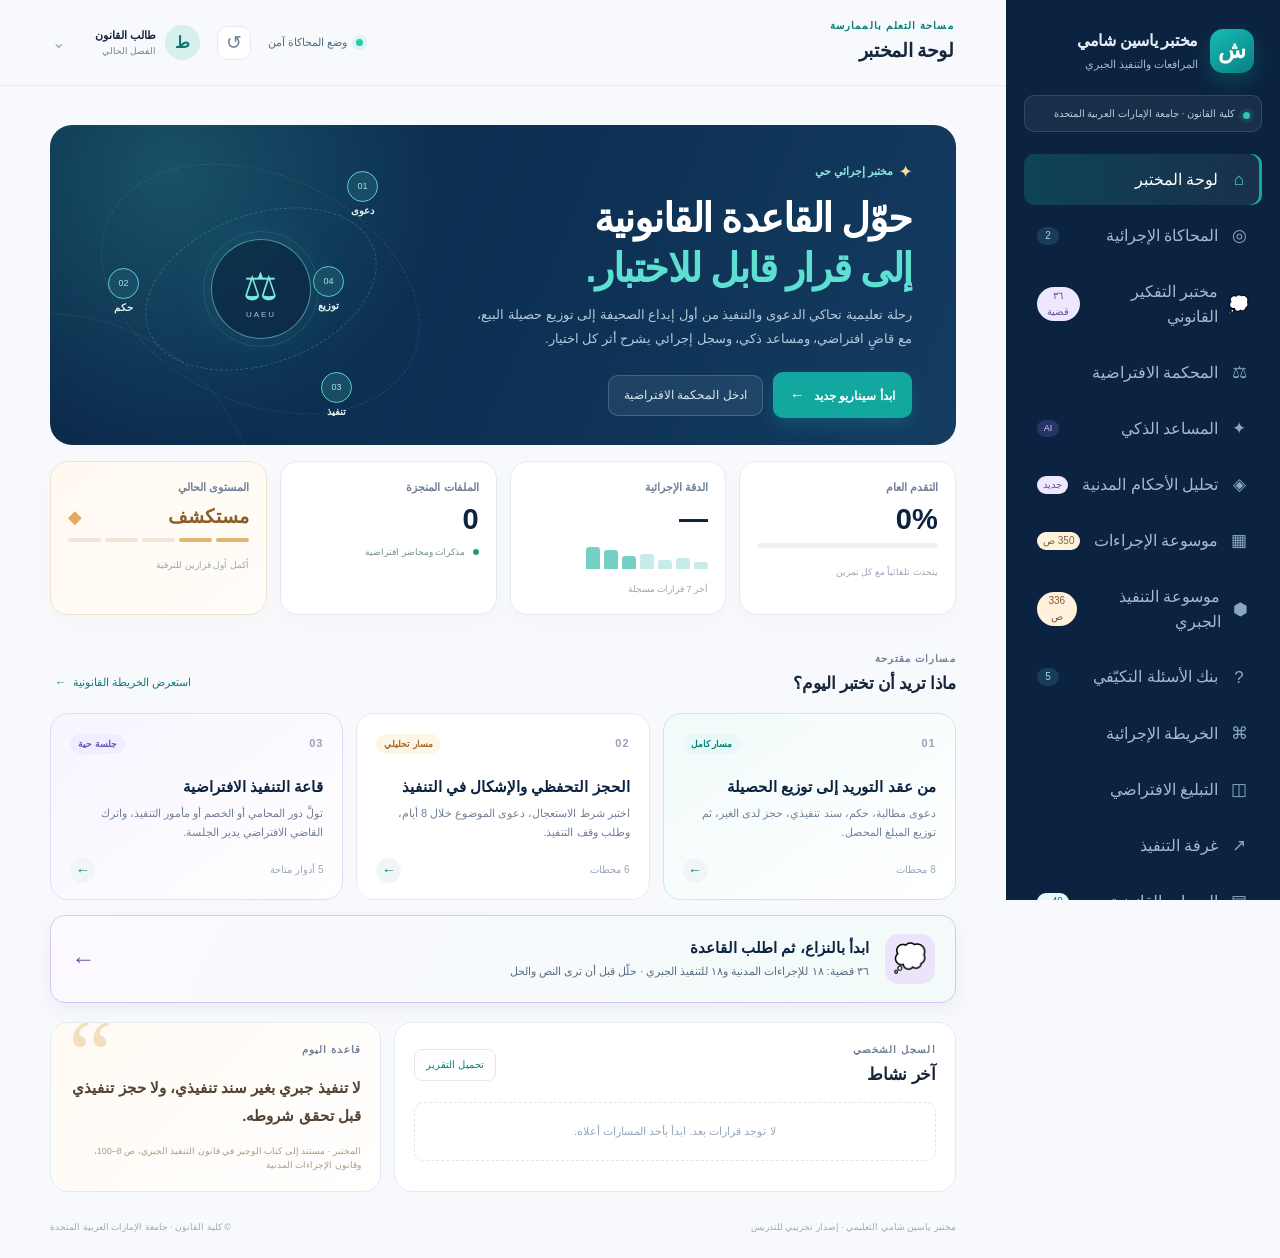
==== commit 4995445b: "توسيع مختبر التفكير إلى ٣٦ قضية مع تصفية المقرر والباب" ====
--- a/index.html
+++ b/index.html
@@ -9,22 +9,23 @@
       content="منصة تعليمية تفاعلية للمرافعات والتنفيذ الجبري، منجزة من طرف الدكتور ياسين شامي، كلية القانون، جامعة الإمارات العربية المتحدة."
     />
     <title>مختبر ياسين شامي | المرافعات والتنفيذ الجبري</title>
-    <link rel="stylesheet" href="styles.css?v=20261010-thinking" />
-    <script defer src="book-data.js?v=20261010-thinking"></script>
-    <script defer src="book-corpus-1.js?v=20261010-thinking"></script>
-    <script defer src="book-corpus-2.js?v=20261010-thinking"></script>
-    <script defer src="book-corpus-3.js?v=20261010-thinking"></script>
-    <script defer src="book-corpus-4.js?v=20261010-thinking"></script>
-    <script defer src="book-corpus-5.js?v=20261010-thinking"></script>
-    <script defer src="book-corpus-6.js?v=20261010-thinking"></script>
-    <script defer src="book-corpus-7.js?v=20261010-thinking"></script>
-    <script defer src="book-corpus-8.js?v=20261010-thinking"></script>
-    <script defer src="enforcement-data.js?v=20261010-thinking"></script>
-    <script defer src="enforcement-corpus-1.js?v=20261010-thinking"></script>
-    <script defer src="enforcement-corpus-2.js?v=20261010-thinking"></script>
-    <script defer src="civil-law-data.js?v=20261010-thinking"></script>
-    <script defer src="thinking-data.js?v=20261010-thinking"></script>
-    <script defer src="app.js?v=20261010-thinking"></script>
+    <link rel="stylesheet" href="styles.css?v=20261010-cases36" />
+    <script defer src="book-data.js?v=20261010-cases36"></script>
+    <script defer src="book-corpus-1.js?v=20261010-cases36"></script>
+    <script defer src="book-corpus-2.js?v=20261010-cases36"></script>
+    <script defer src="book-corpus-3.js?v=20261010-cases36"></script>
+    <script defer src="book-corpus-4.js?v=20261010-cases36"></script>
+    <script defer src="book-corpus-5.js?v=20261010-cases36"></script>
+    <script defer src="book-corpus-6.js?v=20261010-cases36"></script>
+    <script defer src="book-corpus-7.js?v=20261010-cases36"></script>
+    <script defer src="book-corpus-8.js?v=20261010-cases36"></script>
+    <script defer src="enforcement-data.js?v=20261010-cases36"></script>
+    <script defer src="enforcement-corpus-1.js?v=20261010-cases36"></script>
+    <script defer src="enforcement-corpus-2.js?v=20261010-cases36"></script>
+    <script defer src="civil-law-data.js?v=20261010-cases36"></script>
+    <script defer src="thinking-data.js?v=20261010-cases36"></script>
+    <script defer src="thinking-cases-expanded.js?v=20261010-cases36"></script>
+    <script defer src="app.js?v=20261010-cases36"></script>
   </head>
   <body>
     <div class="app-shell">
@@ -55,7 +56,7 @@
           <button class="nav-item" data-view="thinking">
             <span class="nav-icon" aria-hidden="true">💭</span>
             <span>مختبر التفكير القانوني</span>
-            <span class="nav-badge new">٤ وقائع</span>
+            <span class="nav-badge new">٣٦ قضية</span>
           </button>
           <button class="nav-item" data-view="court">
             <span class="nav-icon">⚖</span>
@@ -222,7 +223,7 @@
                 <div class="path-footer"><span>5 أدوار متاحة</span><span class="arrow-circle">←</span></div>
               </article>
             </div>
-            <button type="button" class="thinking-promo" data-view="thinking"><span class="thinking-promo-icon" aria-hidden="true">💭</span><span><strong>ابدأ بالنزاع، ثم اطلب القاعدة</strong><small>أربع وقائع في الإجراءات المدنية والتنفيذ الجبري · حلّل قبل أن ترى النص والحل</small></span><span class="thinking-promo-arrow" aria-hidden="true">←</span></button>
+            <button type="button" class="thinking-promo" data-view="thinking"><span class="thinking-promo-icon" aria-hidden="true">💭</span><span><strong>ابدأ بالنزاع، ثم اطلب القاعدة</strong><small>٣٦ قضية: ١٨ للإجراءات المدنية و١٨ للتنفيذ الجبري · حلّل قبل أن ترى النص والحل</small></span><span class="thinking-promo-arrow" aria-hidden="true">←</span></button>
 
             <div class="bottom-dashboard-grid">
               <article class="activity-card">
@@ -270,6 +271,12 @@
 
           <section class="view thinking-view" id="view-thinking" data-title="مختبر التفكير القانوني">
             <div class="thinking-intro"><span class="thinking-intro-icon" aria-hidden="true">💭</span><div><p class="eyebrow">من النزاع إلى الأداة القانونية</p><h2>مختبر التفكير القانوني</h2><p>اقرأ الواقعة أولاً. حدد السؤال والوقائع المؤثرة، ثم اختر النصوص التي تحتاجها وابنِ حجة كل طرف قبل أن تكشف المراجعة.</p></div></div>
+            <div class="thinking-catalog-controls">
+              <div id="thinkingTrackFilters" class="thinking-track-filters" role="group" aria-label="اختر المقرر"></div>
+              <label class="thinking-search-label" for="thinkingCaseSearch">ابحث عن قضية<input id="thinkingCaseSearch" type="search" placeholder="مثلاً: الإعلان أو المزاد" autocomplete="off" /></label>
+              <label class="thinking-unit-label" for="thinkingUnitSelect">باب الدرس<select id="thinkingUnitSelect" aria-label="تصفية حسب باب الدرس"></select></label>
+              <span class="thinking-results-count" id="thinkingResultsCount" role="status"></span>
+            </div>
             <div class="thinking-case-tabs" id="thinkingCaseTabs" role="group" aria-label="اختر واقعة تدريبية"></div>
             <div class="thinking-progress" id="thinkingProgress" aria-label="مراحل التفكير"></div>
             <article class="thinking-case-card"><div class="thinking-case-top"><div><span class="thinking-case-label" id="thinkingCaseLabel"></span><h3 id="thinkingCaseTitle"></h3></div><span class="thinking-case-level" id="thinkingCaseLevel"></span></div><div class="thinking-story" id="thinkingStory"></div><p class="thinking-question" id="thinkingQuestion"></p></article>
--- a/styles.css
+++ b/styles.css
@@ -336,6 +336,9 @@
 .thinking-intro { display: flex; align-items: center; gap: 22px; padding: 27px 30px; border-radius: 20px; background: radial-gradient(circle at 13% 30%, #44396d 0, #1a3152 43%, #0b2340 100%); color: white; }
 .thinking-intro-icon { display: grid; place-items: center; flex: 0 0 76px; width: 76px; height: 76px; border: 1px solid #ffffff54; border-radius: 21px; background: #ffffff21; font-size: 37px; }
 .thinking-intro .eyebrow { color: #9de3d7; }.thinking-intro h2 { margin: 3px 0 6px; font-size: clamp(21px, 2.8vw, 30px); }.thinking-intro p:last-child { max-width: 660px; margin: 0; color: #dbe7f3; font-size: 13px; line-height: 1.8; }
+.thinking-catalog-controls { display: grid; grid-template-columns: minmax(270px, 1.3fr) minmax(160px, 1fr) minmax(160px, .85fr) auto; gap: 10px; align-items: end; margin-top: 18px; }
+.thinking-track-filters { display: flex; gap: 8px; }.thinking-track-button { flex: 1; display: grid; gap: 3px; justify-items: start; min-height: 58px; padding: 9px 12px; border: 1px solid #dcd4ed; border-radius: 11px; background: #fff; color: #574978; font-size: 12px; font-weight: 750; text-align: right; cursor: pointer; }.thinking-track-button span { color: #817594; font-size: 10px; font-weight: 500; }.thinking-track-button.active { border-color: #8265b8; color: #4b327e; background: #f5f0fd; box-shadow: inset 0 2px 0 #8265b8; }
+.thinking-search-label, .thinking-unit-label { display: grid; gap: 4px; min-width: 0; color: #5c6c7b; font-size: 10px; font-weight: 700; }.thinking-search-label input, .thinking-unit-label select { width: 100%; min-width: 0; height: 37px; padding: 7px 10px; border: 1px solid #d8dfea; border-radius: 9px; background: #fff; color: #30455d; font: inherit; font-size: 12px; }.thinking-search-label input:focus, .thinking-unit-label select:focus { outline: 2px solid #9279c4; outline-offset: 1px; }.thinking-results-count { padding-bottom: 11px; color: #756187; font-size: 11px; white-space: nowrap; }.thinking-no-results { grid-column: 1 / -1; margin: 0; padding: 25px; border: 1px dashed #d6c8e8; border-radius: 12px; color: #715989; background: #faf7ff; text-align: center; font-size: 13px; }
 .thinking-case-tabs { display: grid; grid-template-columns: repeat(4, minmax(0, 1fr)); gap: 10px; margin: 18px 0; }
 .thinking-case-tab { display: grid; align-content: start; gap: 6px; min-width: 0; min-height: 112px; padding: 13px 14px; border: 1px solid #dee7ee; border-radius: 13px; background: #fff; color: var(--navy); text-align: right; }
 .thinking-case-tab:hover, .thinking-case-tab.active { border-color: #8e77cb; background: #f7f3ff; }.thinking-case-tab.active { box-shadow: inset 0 3px 0 #8068bd; }.thinking-case-tab span { color: #7662ac; font-size: 11px; font-weight: 700; }.thinking-case-tab strong { font-size: 13px; line-height: 1.4; }.thinking-case-tab small { align-self: end; color: #708297; font-size: 10px; }
@@ -349,4 +352,6 @@
 .thinking-argument-grid, .thinking-comparison { display: grid; grid-template-columns: repeat(2, minmax(0, 1fr)); gap: 12px; }.thinking-argument-grid .thinking-field { margin-top: 0; }.thinking-comparison article, .thinking-feedback, .thinking-change { padding: 15px; border: 1px solid #e3e8ee; border-radius: 11px; background: #fcfdff; }.thinking-comparison article span { display: block; margin-bottom: 8px; color: #654c9b; font-size: 11px; font-weight: 800; }.thinking-comparison article strong, .thinking-change strong, .thinking-feedback strong { color: var(--navy); font-size: 13px; }.thinking-comparison article p, .thinking-change p, .thinking-feedback p { margin: 7px 0 11px; color: #4c6073; white-space: pre-wrap; font-size: 12px; line-height: 1.85; }.thinking-comparison .thinking-user-text, .thinking-change .thinking-user-text { padding: 8px 10px; border-right: 3px solid #8b75c4; background: #f6f2fc; }.thinking-feedback { margin: 14px 0; border-color: #d5e8dc; background: #f5fbf7; }.thinking-change { margin-top: 12px; border-color: #dfd5f1; background: #fbf8ff; }.thinking-teacher { margin-top: 12px; padding: 12px 15px; border: 1px solid #e4eaf1; border-radius: 10px; background: #fff; }.thinking-teacher summary { color: #465c73; font-size: 12px; font-weight: 700; cursor: pointer; }.thinking-teacher p { color: #506477; font-size: 12px; line-height: 1.8; }.thinking-review-actions { display: flex; flex-wrap: wrap; gap: 9px; margin-top: 18px; }.thinking-footnote { margin: 14px 2px 0; color: #66788b; font-size: 11px; line-height: 1.8; }
 .thinking-view button:focus-visible, .thinking-promo:focus-visible { outline: 3px solid #8859b9; outline-offset: 2px; }
 @media (max-width: 820px) { .thinking-case-tabs { grid-template-columns: repeat(2, minmax(0, 1fr)); } }
+@media (max-width: 950px) { .thinking-catalog-controls { grid-template-columns: repeat(2, minmax(0, 1fr)); }.thinking-results-count { padding: 0; align-self: center; } }
+@media (max-width: 620px) { .thinking-catalog-controls { grid-template-columns: 1fr; gap: 9px; }.thinking-results-count { text-align: right; }.thinking-case-tabs { margin-top: 11px; max-height: 320px; overflow-y: auto; padding: 2px; }.thinking-track-button { min-height: 50px; } }
 @media (max-width: 620px) { .thinking-intro { align-items: flex-start; gap: 12px; padding: 22px 18px; }.thinking-intro-icon { flex-basis: 45px; width: 45px; height: 45px; border-radius: 12px; font-size: 25px; }.thinking-intro p:last-child { font-size: 12px; }.thinking-case-tabs { gap: 7px; }.thinking-case-tab { min-height: 100px; padding: 10px; }.thinking-case-tab strong { font-size: 12px; }.thinking-progress { flex-wrap: nowrap; overflow-x: auto; padding-bottom: 7px; }.thinking-phase { flex: 0 0 auto; }.thinking-case-card, .thinking-work-card { padding: 16px; }.thinking-case-card h3 { font-size: 18px; }.thinking-story p { font-size: 13px; }.thinking-choices, .thinking-tools, .thinking-argument-grid, .thinking-comparison { grid-template-columns: 1fr; }.thinking-promo { padding: 13px; gap: 10px; }.thinking-promo-icon { flex-basis: 38px; width: 38px; height: 38px; font-size: 20px; }.thinking-promo strong { font-size: 13px; }.thinking-promo small { font-size: 10px; } }
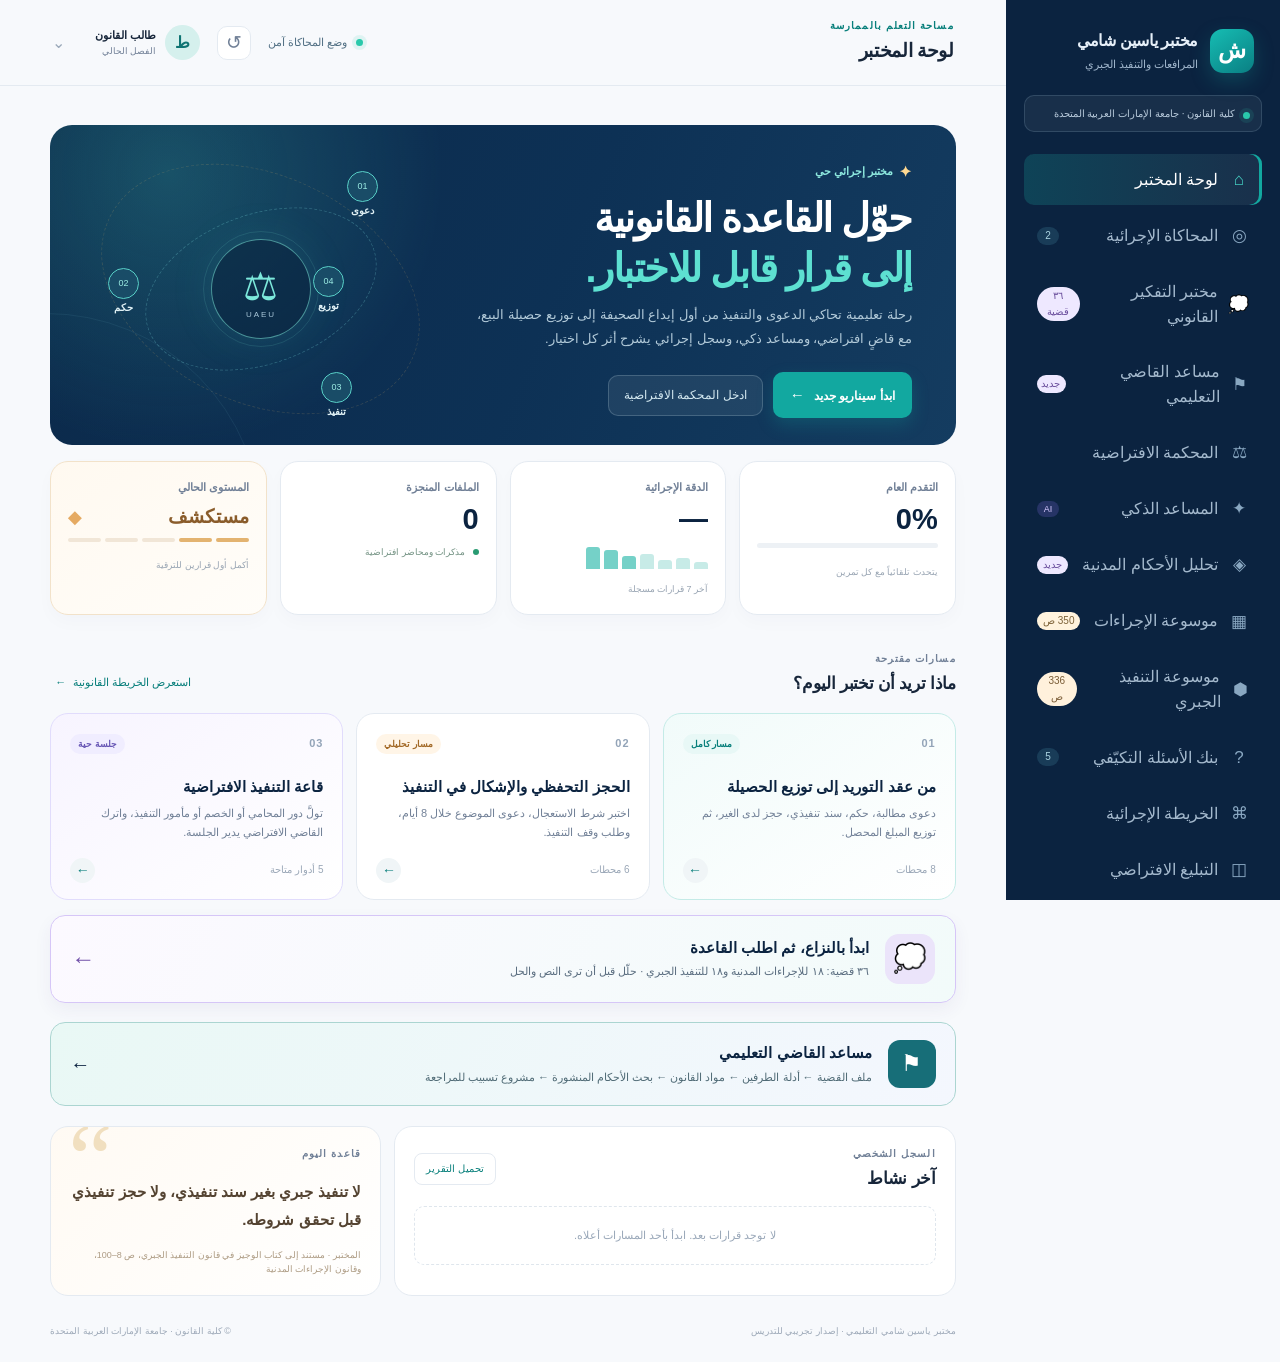
==== commit d1c996be: "إضافة مساعد القاضي التعليمي بمصادر قانونية ومراجعة بشرية" ====
--- a/index.html
+++ b/index.html
@@ -9,23 +9,24 @@
       content="منصة تعليمية تفاعلية للمرافعات والتنفيذ الجبري، منجزة من طرف الدكتور ياسين شامي، كلية القانون، جامعة الإمارات العربية المتحدة."
     />
     <title>مختبر ياسين شامي | المرافعات والتنفيذ الجبري</title>
-    <link rel="stylesheet" href="styles.css?v=20261010-cases36" />
-    <script defer src="book-data.js?v=20261010-cases36"></script>
-    <script defer src="book-corpus-1.js?v=20261010-cases36"></script>
-    <script defer src="book-corpus-2.js?v=20261010-cases36"></script>
-    <script defer src="book-corpus-3.js?v=20261010-cases36"></script>
-    <script defer src="book-corpus-4.js?v=20261010-cases36"></script>
-    <script defer src="book-corpus-5.js?v=20261010-cases36"></script>
-    <script defer src="book-corpus-6.js?v=20261010-cases36"></script>
-    <script defer src="book-corpus-7.js?v=20261010-cases36"></script>
-    <script defer src="book-corpus-8.js?v=20261010-cases36"></script>
-    <script defer src="enforcement-data.js?v=20261010-cases36"></script>
-    <script defer src="enforcement-corpus-1.js?v=20261010-cases36"></script>
-    <script defer src="enforcement-corpus-2.js?v=20261010-cases36"></script>
-    <script defer src="civil-law-data.js?v=20261010-cases36"></script>
-    <script defer src="thinking-data.js?v=20261010-cases36"></script>
-    <script defer src="thinking-cases-expanded.js?v=20261010-cases36"></script>
-    <script defer src="app.js?v=20261010-cases36"></script>
+    <link rel="stylesheet" href="styles.css?v=20261012-judgeass1" />
+    <script defer src="book-data.js?v=20261012-judgeass1"></script>
+    <script defer src="book-corpus-1.js?v=20261012-judgeass1"></script>
+    <script defer src="book-corpus-2.js?v=20261012-judgeass1"></script>
+    <script defer src="book-corpus-3.js?v=20261012-judgeass1"></script>
+    <script defer src="book-corpus-4.js?v=20261012-judgeass1"></script>
+    <script defer src="book-corpus-5.js?v=20261012-judgeass1"></script>
+    <script defer src="book-corpus-6.js?v=20261012-judgeass1"></script>
+    <script defer src="book-corpus-7.js?v=20261012-judgeass1"></script>
+    <script defer src="book-corpus-8.js?v=20261012-judgeass1"></script>
+    <script defer src="enforcement-data.js?v=20261012-judgeass1"></script>
+    <script defer src="enforcement-corpus-1.js?v=20261012-judgeass1"></script>
+    <script defer src="enforcement-corpus-2.js?v=20261012-judgeass1"></script>
+    <script defer src="civil-law-data.js?v=20261012-judgeass1"></script>
+    <script defer src="thinking-data.js?v=20261012-judgeass1"></script>
+    <script defer src="thinking-cases-expanded.js?v=20261012-judgeass1"></script>
+    <script defer src="judge-assistant.js?v=20261012-judgeass1"></script>
+    <script defer src="app.js?v=20261012-judgeass1"></script>
   </head>
   <body>
     <div class="app-shell">
@@ -57,6 +58,11 @@
             <span class="nav-icon" aria-hidden="true">💭</span>
             <span>مختبر التفكير القانوني</span>
             <span class="nav-badge new">٣٦ قضية</span>
+          </button>
+          <button class="nav-item" data-view="judge-assistant">
+            <span class="nav-icon" aria-hidden="true">⚑</span>
+            <span>مساعد القاضي التعليمي</span>
+            <span class="nav-badge new">جديد</span>
           </button>
           <button class="nav-item" data-view="court">
             <span class="nav-icon">⚖</span>
@@ -224,6 +230,7 @@
               </article>
             </div>
             <button type="button" class="thinking-promo" data-view="thinking"><span class="thinking-promo-icon" aria-hidden="true">💭</span><span><strong>ابدأ بالنزاع، ثم اطلب القاعدة</strong><small>٣٦ قضية: ١٨ للإجراءات المدنية و١٨ للتنفيذ الجبري · حلّل قبل أن ترى النص والحل</small></span><span class="thinking-promo-arrow" aria-hidden="true">←</span></button>
+            <button type="button" class="judge-dashboard-promo" data-view="judge-assistant"><span aria-hidden="true">⚑</span><span><strong>مساعد القاضي التعليمي</strong><small>ملف القضية ← أدلة الطرفين ← مواد القانون ← بحث الأحكام المنشورة ← مشروع تسبيب للمراجعة</small></span><b aria-hidden="true">←</b></button>
 
             <div class="bottom-dashboard-grid">
               <article class="activity-card">
@@ -284,6 +291,26 @@
             <p class="thinking-footnote">نشاط تدريبي: تظل حجج الطالب وتقديرها النهائي محل مناقشة الأستاذ. النصوص المعروضة مأخوذة من المواد المرفقة داخل المنصة، ويُتاح رابط المصدر الرسمي للتحقق من التحديثات.</p>
           </section>
 
+          <section class="view judge-assistant-view" id="view-judge-assistant" data-title="مساعد القاضي التعليمي">
+            <header class="judge-hero"><div><p class="eyebrow">من ملف النزاع إلى مشروع التسبيب</p><h2>مساعد القاضي التعليمي</h2><p>افحص الوقائع والطلبات والدفاع والأدلة، اختر النصوص المناسبة، ثم اكتب وجه انطباقها. تتكون مسودة معلّلة قابلة للمناقشة مع الأستاذ.</p><span class="judge-hero-caveat">نموذج تعليمي محلي · لا يصدر حكماً · لا يتحقق آلياً من الوقائع أو الأحكام</span></div><span class="judge-hero-icon" aria-hidden="true">⚖</span></header>
+            <nav class="judge-stage-bar" aria-label="خطوات الدراسة"><span>١ · ملف النزاع</span><span>٢ · النصوص القانونية</span><span>٣ · الأحكام المنشورة</span><span>٤ · مشروع التسبيب</span><span>٥ · مراجعة بشرية</span></nav>
+            <div class="judge-layout">
+              <div class="judge-main-column">
+                <section class="judge-panel"><div class="judge-panel-head"><span>01</span><div><h3>ملف القضية</h3><p>ابدأ بمثال تعليمي أو اكتب قضية افتراضية من المقرر.</p></div></div>
+                  <div class="judge-presets" id="judgePresets" role="group" aria-label="أمثلة قضايا افتراضية"></div>
+                  <div class="judge-form-grid"><label>نوع المسار<select id="judgeTrack"><option value="procedure">الإجراءات المدنية</option><option value="enforcement">التنفيذ الجبري</option></select></label><label>عنوان الملف<input id="judgeTitle" maxlength="100" placeholder="مثال: إعلان شركة على بريد قديم" /></label></div>
+                  <label class="judge-field">الوقائع الثابتة أو محل النزاع<textarea id="judgeFacts" maxlength="3500" placeholder="من فعل ماذا؟ ومتى؟ وما الذي لا يزال محل نزاع؟"></textarea></label>
+                  <div class="judge-form-grid"><label>طلب الطرف الأول<textarea id="judgeClaim" maxlength="1600" placeholder="الطلب وأساسه الواقعي"></textarea></label><label>رد الطرف الثاني<textarea id="judgeDefense" maxlength="1600" placeholder="الدفع أو المنازعة في الوقائع"></textarea></label><label>مستندات تؤيد الطرف الأول<textarea id="judgeClaimEvidence" maxlength="1200" placeholder="حدّد المستند لا الاستنتاج"></textarea></label><label>مستندات تؤيد الطرف الثاني<textarea id="judgeDefenseEvidence" maxlength="1200" placeholder="حدّد مستند النفي أو الاعتراض"></textarea></label></div>
+                  <div class="judge-form-actions"><button id="judgeAnalyze" class="primary-button" type="button">حلّل الملف وابحث عن النصوص ←</button><button id="judgeClear" class="ghost-button" type="button">ابدأ ملفاً جديداً</button></div><p class="judge-inline-message" id="judgeMessage" role="status"></p>
+                </section>
+                <section class="judge-panel" id="judgeLawPanel"><div class="judge-panel-head"><span>02</span><div><h3>النصوص المناسبة</h3><p>ترشيح بحثي من المواد المرفقة. اختيار النص لا يثبت انطباقه: اقرأه واكتب صلته بالواقعة.</p></div></div><div id="judgeLawResults" class="judge-law-results"></div><div class="judge-manual-law"><label for="judgeArticleNumber">رقم مادة أخرى من السجل</label><input id="judgeArticleNumber" inputmode="numeric" type="number" min="1" max="338" placeholder="مثلاً ٢٣٩" /><button id="judgeAddArticle" type="button" class="ghost-button">أضف المادة</button></div><label class="judge-field">وجه انطباق النص المختار على وقائع الملف<textarea id="judgeApplication" maxlength="2000" placeholder="اذكر المادة والواقعة المؤثرة، وبيّن الاحتمال المقابل إذا لم تثبت الواقعة."></textarea></label></section>
+                <section class="judge-panel"><div class="judge-panel-head"><span>03</span><div><h3>تقصّي الأحكام المنشورة</h3><p>ابحث في الموقع الرسمي بنفسك. سجّل رقم الحكم وملاحظة بحثية من صياغتك بعد الاطلاع على الأصل.</p></div></div><a class="judge-official-link" href="https://www.adjd.gov.ae/sites/eservices/ar/pages/judgments.aspx" target="_blank" rel="noopener noreferrer">افتح بوابة نشر الأحكام بدائرة القضاء ـ أبوظبي ↗</a><div class="judge-form-grid"><label>رقم الحكم أو الطعن والسنة<input id="judgePrecedentRef" maxlength="100" placeholder="اكتب المرجع إذا تحققت منه في البوابة" /></label><label>رابط الحكم الرسمي، إن توفر<input id="judgePrecedentUrl" type="url" maxlength="450" placeholder="https://www.adjd.gov.ae/..." /></label></div><label class="judge-field">ملاحظة بحثية بصياغتك، دون نسخ الحكم<textarea id="judgePrecedentNote" maxlength="350" placeholder="لماذا يشبه هذا الحكم الواقعة؟ وما الفرق المهم؟"></textarea></label><p class="judge-source-explainer">المرجع المسجّل من الطالب لا يعني تحقق المنصة من وجود الحكم أو صحة نسبته أو انطباقه. لا تُدرج نص الحكم الكامل؛ اطلع عليه في بوابته الأصلية.</p></section>
+              </div>
+              <aside class="judge-side-column"><section class="judge-panel judge-draft-panel"><div class="judge-panel-head"><span>04</span><div><h3>مشروع تسبيب قابل للمراجعة</h3><p>اختر احتمالاً واذكر سببك. تُظهر المسودة ما يثبت وما يحتاج إلى تحقق.</p></div></div><label class="judge-field">النتيجة التي يرجحها الطالب<select id="judgeOutcome"><option value="review">يلزم استكمال الوقائع أو الدليل</option><option value="accept">قد يقبل الطلب إذا ثبتت شروطه</option><option value="reject">قد يرفض الطلب إذا لم تثبت شروطه</option></select></label><label class="judge-field">تعليل الترجيح والرد على أقوى دفع<textarea id="judgeReason" maxlength="1800" placeholder="لماذا؟ ما الدليل الحاسم؟ وكيف تجيب عن الخصم؟"></textarea></label><button type="button" id="judgeGenerate" class="primary-button full-width">أنشئ مشروع التسبيب</button><div id="judgeDraft" class="judge-draft-content" aria-live="polite"><div class="judge-empty">ابدأ بملف افتراضي ثم اختر مادة واكتب وجه انطباقها. ستظهر المسودة هنا مع أوجه النقص ومراجعها.</div></div><button type="button" id="judgeDownload" class="ghost-button judge-download" hidden>حمّل المشروع للمناقشة مع الأستاذ</button></section>
+                <section class="judge-panel judge-human-panel"><div class="judge-panel-head"><span>05</span><div><h3>مراجعة بشرية</h3><p>مساحة لتعليق الأستاذ أو الطالب؛ لا تثبت صفة المراجع.</p></div></div><label class="judge-field">ما الذي يحتاج إلى تصحيح أو تحقق؟<textarea id="judgeReview" maxlength="1600" placeholder="مثال: راجع نص المادة في نسخته النافذة، أو تحقّق من تاريخ الإعلان."></textarea></label><p class="judge-source-explainer">تُحفظ المدخلات التدريبية على جهازك فقط. استعمل أسماء افتراضية ولا تدرج بيانات قضية حقيقية.</p></section></aside>
+            </div>
+          </section>
+
           <section class="view" id="view-court" data-title="المحكمة الافتراضية">
             <div class="page-intro court-intro"><div><p class="eyebrow">جلسة محاكاة · لا أثر قانوني حقيقي</p><h2>المحكمة الافتراضية</h2><p>تدرب على المرافعة في منازعة تنفيذية، مع توزيع أدوار ديناميكي وقاضٍ افتراضي يطلب المستندات ويعلّل قراره.</p></div><div class="court-clock"><span class="live-dot"></span><strong>الجلسة مفتوحة</strong><small id="courtTurnLabel">الدور: القاضي الافتراضي</small></div></div>
             <div class="court-layout">
--- a/styles.css
+++ b/styles.css
@@ -355,3 +355,21 @@
 @media (max-width: 950px) { .thinking-catalog-controls { grid-template-columns: repeat(2, minmax(0, 1fr)); }.thinking-results-count { padding: 0; align-self: center; } }
 @media (max-width: 620px) { .thinking-catalog-controls { grid-template-columns: 1fr; gap: 9px; }.thinking-results-count { text-align: right; }.thinking-case-tabs { margin-top: 11px; max-height: 320px; overflow-y: auto; padding: 2px; }.thinking-track-button { min-height: 50px; } }
 @media (max-width: 620px) { .thinking-intro { align-items: flex-start; gap: 12px; padding: 22px 18px; }.thinking-intro-icon { flex-basis: 45px; width: 45px; height: 45px; border-radius: 12px; font-size: 25px; }.thinking-intro p:last-child { font-size: 12px; }.thinking-case-tabs { gap: 7px; }.thinking-case-tab { min-height: 100px; padding: 10px; }.thinking-case-tab strong { font-size: 12px; }.thinking-progress { flex-wrap: nowrap; overflow-x: auto; padding-bottom: 7px; }.thinking-phase { flex: 0 0 auto; }.thinking-case-card, .thinking-work-card { padding: 16px; }.thinking-case-card h3 { font-size: 18px; }.thinking-story p { font-size: 13px; }.thinking-choices, .thinking-tools, .thinking-argument-grid, .thinking-comparison { grid-template-columns: 1fr; }.thinking-promo { padding: 13px; gap: 10px; }.thinking-promo-icon { flex-basis: 38px; width: 38px; height: 38px; font-size: 20px; }.thinking-promo strong { font-size: 13px; }.thinking-promo small { font-size: 10px; } }
+
+/* Case-first judge assistant: findings, citations and human review. */
+.judge-dashboard-promo { display: flex; align-items: center; gap: 16px; width: 100%; margin: 0 0 20px; padding: 17px 19px; border: 1px solid #abd5d1; border-radius: 15px; background: linear-gradient(115deg, #e9f8f5, #f4f7fe); color: var(--navy); text-align: right; cursor: pointer; }
+.judge-dashboard-promo > span:first-child { display: grid; place-items: center; flex: 0 0 48px; width: 48px; height: 48px; border-radius: 12px; color: white; background: #176e78; font-size: 23px; }.judge-dashboard-promo strong, .judge-dashboard-promo small { display: block; }.judge-dashboard-promo strong { font-size: 15px; }.judge-dashboard-promo small { margin-top: 4px; color: #506b76; font-size: 11px; line-height: 1.6; }.judge-dashboard-promo b { margin-right: auto; font-size: 20px; }
+.judge-hero { display: flex; justify-content: space-between; gap: 25px; padding: 30px; border-radius: 18px; color: #fff; background: linear-gradient(120deg, #112e47, #174e56); }
+.judge-hero .eyebrow { color: #a5e7d8; }.judge-hero h2 { margin: 4px 0 9px; font-size: clamp(23px, 3vw, 32px); }.judge-hero p:not(.eyebrow) { max-width: 660px; margin: 0; line-height: 1.85; font-size: 13px; color: #e2edf0; }.judge-hero-caveat { display: inline-block; margin-top: 16px; padding: 6px 11px; border: 1px solid #92c6c699; border-radius: 50px; font-size: 10px; }.judge-hero-icon { display: grid; place-items: center; flex: 0 0 70px; width: 70px; height: 70px; border: 1px solid #a9cfcf66; border-radius: 20px; font-size: 37px; }
+.judge-stage-bar { display: flex; flex-wrap: wrap; gap: 6px; margin: 18px 0; }.judge-stage-bar span { padding: 8px 10px; border: 1px solid #d9e9e9; border-radius: 20px; color: #266b71; background: #eef8f6; font-size: 11px; }
+.judge-layout { display: grid; grid-template-columns: minmax(0, 1.4fr) minmax(300px, 1fr); align-items: start; gap: 16px; }.judge-main-column, .judge-side-column { display: grid; gap: 16px; min-width: 0; }
+.judge-panel { padding: 22px; border: 1px solid #dce9e9; border-radius: 15px; background: #fff; box-shadow: 0 8px 20px rgba(9, 58, 68, .035); }.judge-panel-head { display: flex; gap: 11px; margin-bottom: 15px; }.judge-panel-head > span { display: grid; place-items: center; flex: 0 0 30px; width: 30px; height: 30px; border-radius: 9px; color: #fff; background: #1c7a7d; font-size: 12px; font-weight: 800; }.judge-panel-head h3 { margin: 0 0 3px; color: var(--navy); font-size: 16px; }.judge-panel-head p { margin: 0; color: #647985; font-size: 11px; line-height: 1.65; }
+.judge-presets { display: flex; flex-wrap: wrap; gap: 7px; margin-bottom: 17px; }.judge-presets button { padding: 8px 11px; border: 1px solid #d2e5e4; border-radius: 25px; color: #267078; background: #fff; font: inherit; font-size: 11px; cursor: pointer; }.judge-presets button.active, .judge-presets button:hover { color: #fff; background: #1d7478; }
+.judge-form-grid { display: grid; grid-template-columns: repeat(2,minmax(0,1fr)); gap: 12px; }.judge-form-grid label, .judge-field { display: grid; gap: 7px; min-width: 0; margin: 0 0 13px; color: #304a60; font-size: 12px; font-weight: 750; }.judge-form-grid input, .judge-form-grid textarea, .judge-form-grid select, .judge-field textarea, .judge-field select, .judge-manual-law input { width: 100%; min-width: 0; padding: 10px 11px; border: 1px solid #d7e3e8; border-radius: 9px; color: #1d3444; background: #fbfdfe; font: inherit; font-size: 12px; font-weight: 400; line-height: 1.7; }.judge-form-grid textarea, .judge-field textarea { min-height: 83px; resize: vertical; }.judge-field textarea { min-height: 95px; }.judge-form-grid :is(input,textarea,select):focus, .judge-field :is(textarea,select):focus, .judge-manual-law input:focus { outline: 2px solid #56aaad; outline-offset: 1px; }
+.judge-form-actions { display: flex; flex-wrap: wrap; align-items: center; gap: 9px; margin-top: 4px; }.judge-inline-message { min-height: 20px; margin: 10px 0 0; color: #177275; font-size: 11px; line-height: 1.7; }
+.judge-law-results { display: grid; gap: 9px; }.judge-law-card { overflow: hidden; border: 1px solid #dbe7ed; border-radius: 10px; }.judge-law-card.selected { border-color: #5aaeaa; background: #f4fbf8; }.judge-law-card > button:first-child { display: grid; gap: 4px; width: 100%; padding: 11px 13px; border: 0; color: #263c53; background: transparent; text-align: right; cursor: pointer; }.judge-law-card span { color: #237375; font-size: 10px; font-weight: 700; }.judge-law-card strong { font-size: 12px; }.judge-law-card small { color: #5d7180; font-size: 11px; line-height: 1.7; }.judge-source-button { margin: 0 12px 11px; padding: 5px 9px; border: 1px solid #bfdddd; border-radius: 6px; color: #19767a; background: #f3faf9; font: inherit; font-size: 10px; cursor: pointer; }.judge-law-empty, .judge-empty { margin: 0; padding: 17px; border: 1px dashed #d7e4e8; border-radius: 10px; color: #647786; background: #f8fbfd; font-size: 12px; line-height: 1.8; }.judge-manual-law { display: flex; flex-wrap: wrap; gap: 8px; align-items: center; margin: 14px 0; }.judge-manual-law label { flex: 1 1 155px; color: #426171; font-size: 12px; }.judge-manual-law input { flex: 0 1 90px; }.judge-manual-law button { flex: 0 0 auto; }
+.judge-official-link { display: inline-block; margin-bottom: 15px; padding: 9px 13px; border-radius: 8px; color: #fff; background: #196f76; font-size: 11px; text-decoration: none; }.judge-source-explainer { margin: 6px 0 0; color: #687c89; font-size: 11px; line-height: 1.8; }.judge-download { width: 100%; margin-top: 10px; }.judge-download[hidden] { display: none; }
+.judge-draft-content { margin-top: 14px; }.judge-report { overflow-wrap: anywhere; }.judge-report-banner { display: flex; flex-wrap: wrap; justify-content: space-between; gap: 6px; padding: 11px; border-radius: 10px; color: #694d1d; background: #fff6e8; font-size: 11px; font-weight: 800; }.judge-report-banner small { font-weight: 400; }.judge-report h4 { margin: 16px 0 3px; color: var(--navy); font-size: 17px; }.judge-report-sub { margin: 0 0 12px; color: #687b87; font-size: 11px; }.judge-report section { padding: 11px 0; border-top: 1px solid #e9eef1; }.judge-report section h5 { margin: 0 0 8px; color: #176d75; font-size: 12px; }.judge-report section p, .judge-report section li { margin: 5px 0; color: #344e62; font-size: 11px; line-height: 1.85; white-space: pre-wrap; }.judge-report section ul { padding-right: 20px; }.judge-report section a, .judge-report section button { display: inline-block; border: 0; padding: 1px 3px; color: #0e737d; background: transparent; font: inherit; font-size: 11px; text-decoration: underline; cursor: pointer; }.judge-report .judge-caveats { padding: 12px; border-radius: 9px; background: #fff8ef; }.judge-report .judge-caveats li { color: #815e2d; }
+.judge-assistant-view button:focus-visible, .judge-assistant-view a:focus-visible, .judge-dashboard-promo:focus-visible { outline: 3px solid #398f9b; outline-offset: 2px; }
+@media (max-width: 960px) { .judge-layout { grid-template-columns: 1fr; }.judge-side-column { grid-template-columns: repeat(2,minmax(0,1fr)); } }
+@media (max-width: 700px) { .judge-side-column, .judge-form-grid { grid-template-columns: 1fr; }.judge-hero { padding: 21px; }.judge-hero-icon { display: none; }.judge-panel { padding: 17px; }.judge-stage-bar { flex-wrap: nowrap; overflow-x: auto; padding-bottom: 5px; }.judge-stage-bar span { flex: 0 0 auto; }.judge-dashboard-promo { gap: 10px; padding: 13px; }.judge-dashboard-promo small { font-size: 10px; } }
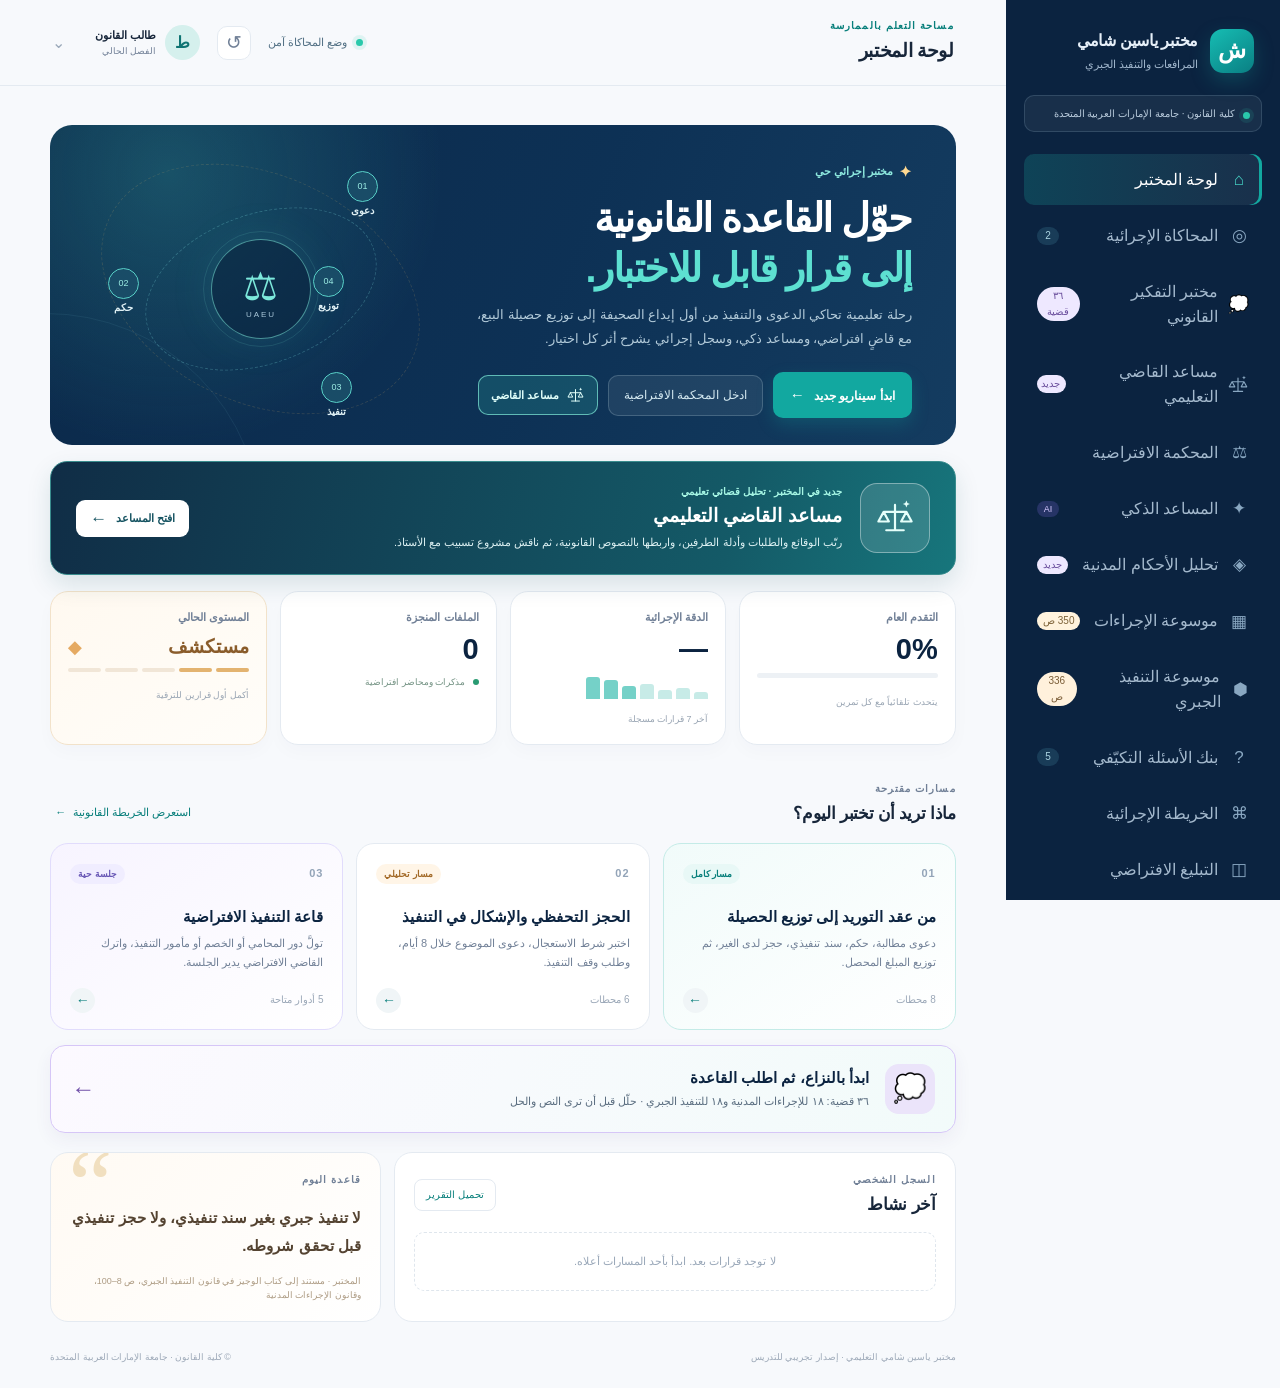
==== commit 31544545: "إبراز أيقونة مساعد القاضي التعليمي ومدخل الهاتف" ====
--- a/index.html
+++ b/index.html
@@ -9,7 +9,7 @@
       content="منصة تعليمية تفاعلية للمرافعات والتنفيذ الجبري، منجزة من طرف الدكتور ياسين شامي، كلية القانون، جامعة الإمارات العربية المتحدة."
     />
     <title>مختبر ياسين شامي | المرافعات والتنفيذ الجبري</title>
-    <link rel="stylesheet" href="styles.css?v=20261012-judgeass1" />
+    <link rel="stylesheet" href="styles.css?v=20261012-judgeicon1" />
     <script defer src="book-data.js?v=20261012-judgeass1"></script>
     <script defer src="book-corpus-1.js?v=20261012-judgeass1"></script>
     <script defer src="book-corpus-2.js?v=20261012-judgeass1"></script>
@@ -26,9 +26,15 @@
     <script defer src="thinking-data.js?v=20261012-judgeass1"></script>
     <script defer src="thinking-cases-expanded.js?v=20261012-judgeass1"></script>
     <script defer src="judge-assistant.js?v=20261012-judgeass1"></script>
-    <script defer src="app.js?v=20261012-judgeass1"></script>
+    <script defer src="app.js?v=20261012-judgeicon1"></script>
   </head>
   <body>
+    <svg class="judge-icon-defs" aria-hidden="true" xmlns="http://www.w3.org/2000/svg">
+      <symbol id="judgeInsightIcon" viewBox="0 0 48 48">
+        <path d="M24 9v29m-10 0h20M12 17h24M11 17 5 28h12l-6-11Zm26 0-6 11h12l-6-11Z" fill="none" stroke="currentColor" stroke-width="2.5" stroke-linecap="round" stroke-linejoin="round" />
+        <path d="m37 4 1.2 2.8L41 8l-2.8 1.2L37 12l-1.2-2.8L33 8l2.8-1.2L37 4Z" fill="currentColor" />
+      </symbol>
+    </svg>
     <div class="app-shell">
       <aside class="sidebar" id="sidebar">
         <div class="brand-lockup">
@@ -60,7 +66,7 @@
             <span class="nav-badge new">٣٦ قضية</span>
           </button>
           <button class="nav-item" data-view="judge-assistant">
-            <span class="nav-icon" aria-hidden="true">⚑</span>
+            <span class="nav-icon" aria-hidden="true"><svg class="judge-icon"><use href="#judgeInsightIcon" /></svg></span>
             <span>مساعد القاضي التعليمي</span>
             <span class="nav-badge new">جديد</span>
           </button>
@@ -162,6 +168,7 @@
                 <div class="hero-actions">
                   <button class="primary-button" data-view="simulator">ابدأ سيناريو جديد <span>←</span></button>
                   <button class="ghost-button" data-view="court">ادخل المحكمة الافتراضية</button>
+                  <button class="judge-hero-shortcut" type="button" data-view="judge-assistant"><svg class="judge-icon" aria-hidden="true"><use href="#judgeInsightIcon" /></svg> مساعد القاضي</button>
                 </div>
               </div>
               <div class="hero-visual" aria-label="مخطط الرحلة الإجرائية">
@@ -175,6 +182,12 @@
               </div>
             </div>
 
+            <button type="button" class="judge-launch-card" data-view="judge-assistant" aria-label="افتح مساعد القاضي التعليمي لتحليل قضية افتراضية">
+              <span class="judge-launch-icon" aria-hidden="true"><svg class="judge-icon"><use href="#judgeInsightIcon" /></svg></span>
+              <span class="judge-launch-copy"><span class="judge-launch-eyebrow">جديد في المختبر · تحليل قضائي تعليمي</span><strong>مساعد القاضي التعليمي</strong><small>رتّب الوقائع والطلبات وأدلة الطرفين، واربطها بالنصوص القانونية، ثم ناقش مشروع تسبيب مع الأستاذ.</small></span>
+              <span class="judge-launch-cta">افتح المساعد <span aria-hidden="true">←</span></span>
+            </button>
+
             <div class="metric-grid">
               <article class="metric-card">
                 <div class="metric-label">التقدم العام</div>
@@ -230,7 +243,6 @@
               </article>
             </div>
             <button type="button" class="thinking-promo" data-view="thinking"><span class="thinking-promo-icon" aria-hidden="true">💭</span><span><strong>ابدأ بالنزاع، ثم اطلب القاعدة</strong><small>٣٦ قضية: ١٨ للإجراءات المدنية و١٨ للتنفيذ الجبري · حلّل قبل أن ترى النص والحل</small></span><span class="thinking-promo-arrow" aria-hidden="true">←</span></button>
-            <button type="button" class="judge-dashboard-promo" data-view="judge-assistant"><span aria-hidden="true">⚑</span><span><strong>مساعد القاضي التعليمي</strong><small>ملف القضية ← أدلة الطرفين ← مواد القانون ← بحث الأحكام المنشورة ← مشروع تسبيب للمراجعة</small></span><b aria-hidden="true">←</b></button>
 
             <div class="bottom-dashboard-grid">
               <article class="activity-card">
--- a/styles.css
+++ b/styles.css
@@ -356,9 +356,22 @@
 @media (max-width: 620px) { .thinking-catalog-controls { grid-template-columns: 1fr; gap: 9px; }.thinking-results-count { text-align: right; }.thinking-case-tabs { margin-top: 11px; max-height: 320px; overflow-y: auto; padding: 2px; }.thinking-track-button { min-height: 50px; } }
 @media (max-width: 620px) { .thinking-intro { align-items: flex-start; gap: 12px; padding: 22px 18px; }.thinking-intro-icon { flex-basis: 45px; width: 45px; height: 45px; border-radius: 12px; font-size: 25px; }.thinking-intro p:last-child { font-size: 12px; }.thinking-case-tabs { gap: 7px; }.thinking-case-tab { min-height: 100px; padding: 10px; }.thinking-case-tab strong { font-size: 12px; }.thinking-progress { flex-wrap: nowrap; overflow-x: auto; padding-bottom: 7px; }.thinking-phase { flex: 0 0 auto; }.thinking-case-card, .thinking-work-card { padding: 16px; }.thinking-case-card h3 { font-size: 18px; }.thinking-story p { font-size: 13px; }.thinking-choices, .thinking-tools, .thinking-argument-grid, .thinking-comparison { grid-template-columns: 1fr; }.thinking-promo { padding: 13px; gap: 10px; }.thinking-promo-icon { flex-basis: 38px; width: 38px; height: 38px; font-size: 20px; }.thinking-promo strong { font-size: 13px; }.thinking-promo small { font-size: 10px; } }
 
-/* Case-first judge assistant: findings, citations and human review. */
-.judge-dashboard-promo { display: flex; align-items: center; gap: 16px; width: 100%; margin: 0 0 20px; padding: 17px 19px; border: 1px solid #abd5d1; border-radius: 15px; background: linear-gradient(115deg, #e9f8f5, #f4f7fe); color: var(--navy); text-align: right; cursor: pointer; }
-.judge-dashboard-promo > span:first-child { display: grid; place-items: center; flex: 0 0 48px; width: 48px; height: 48px; border-radius: 12px; color: white; background: #176e78; font-size: 23px; }.judge-dashboard-promo strong, .judge-dashboard-promo small { display: block; }.judge-dashboard-promo strong { font-size: 15px; }.judge-dashboard-promo small { margin-top: 4px; color: #506b76; font-size: 11px; line-height: 1.6; }.judge-dashboard-promo b { margin-right: auto; font-size: 20px; }
+/* Direct, recognizable entry for the case analysis assistant. */
+.judge-icon-defs { position: absolute; width: 0; height: 0; overflow: hidden; }
+.judge-icon { display: inline-block; width: 22px; height: 22px; vertical-align: middle; }
+.judge-hero-shortcut { display: inline-flex; align-items: center; justify-content: center; gap: 7px; min-height: 40px; padding: 8px 12px; border: 1px solid rgba(129, 234, 215, .7); border-radius: 10px; background: rgba(45, 166, 158, .25); color: #e1fffa; font: inherit; font-size: 11px; font-weight: 800; cursor: pointer; }
+.judge-hero-shortcut:hover { background: rgba(45, 166, 158, .4); }
+.judge-hero-shortcut .judge-icon { width: 19px; height: 19px; }
+.judge-launch-card { position: relative; display: flex; align-items: center; gap: 18px; width: 100%; margin-top: 16px; padding: 21px 25px; overflow: hidden; border: 1px solid #398c8d; border-radius: 17px; background: linear-gradient(105deg, #102d46, #145a67 75%, #17767c); color: #fff; text-align: right; font: inherit; cursor: pointer; box-shadow: 0 10px 25px rgba(19, 81, 88, .13); transition: transform .2s ease, box-shadow .2s ease; }
+.judge-launch-card:hover { transform: translateY(-2px); box-shadow: 0 15px 30px rgba(19, 81, 88, .22); }
+.judge-launch-icon { display: grid; place-items: center; flex: 0 0 70px; width: 70px; height: 70px; border: 1px solid rgba(255,255,255,.38); border-radius: 17px; background: rgba(255,255,255,.13); color: #e5fffa; }
+.judge-launch-icon .judge-icon { width: 42px; height: 42px; }
+.judge-launch-copy { display: grid; gap: 3px; min-width: 0; }
+.judge-launch-eyebrow { color: #a6f6e4; font-size: 10px; font-weight: 800; }
+.judge-launch-copy strong { font-size: 19px; line-height: 1.4; }
+.judge-launch-copy small { color: #dcf0f2; font-size: 11px; line-height: 1.8; }
+.judge-launch-cta { display: inline-flex; align-items: center; justify-content: center; gap: 9px; flex: 0 0 auto; margin-right: auto; padding: 10px 14px; border-radius: 9px; background: white; color: #155361; font-size: 11px; font-weight: 800; white-space: nowrap; }
+.judge-launch-cta span { font-size: 17px; line-height: .8; }
 .judge-hero { display: flex; justify-content: space-between; gap: 25px; padding: 30px; border-radius: 18px; color: #fff; background: linear-gradient(120deg, #112e47, #174e56); }
 .judge-hero .eyebrow { color: #a5e7d8; }.judge-hero h2 { margin: 4px 0 9px; font-size: clamp(23px, 3vw, 32px); }.judge-hero p:not(.eyebrow) { max-width: 660px; margin: 0; line-height: 1.85; font-size: 13px; color: #e2edf0; }.judge-hero-caveat { display: inline-block; margin-top: 16px; padding: 6px 11px; border: 1px solid #92c6c699; border-radius: 50px; font-size: 10px; }.judge-hero-icon { display: grid; place-items: center; flex: 0 0 70px; width: 70px; height: 70px; border: 1px solid #a9cfcf66; border-radius: 20px; font-size: 37px; }
 .judge-stage-bar { display: flex; flex-wrap: wrap; gap: 6px; margin: 18px 0; }.judge-stage-bar span { padding: 8px 10px; border: 1px solid #d9e9e9; border-radius: 20px; color: #266b71; background: #eef8f6; font-size: 11px; }
@@ -370,6 +383,6 @@
 .judge-law-results { display: grid; gap: 9px; }.judge-law-card { overflow: hidden; border: 1px solid #dbe7ed; border-radius: 10px; }.judge-law-card.selected { border-color: #5aaeaa; background: #f4fbf8; }.judge-law-card > button:first-child { display: grid; gap: 4px; width: 100%; padding: 11px 13px; border: 0; color: #263c53; background: transparent; text-align: right; cursor: pointer; }.judge-law-card span { color: #237375; font-size: 10px; font-weight: 700; }.judge-law-card strong { font-size: 12px; }.judge-law-card small { color: #5d7180; font-size: 11px; line-height: 1.7; }.judge-source-button { margin: 0 12px 11px; padding: 5px 9px; border: 1px solid #bfdddd; border-radius: 6px; color: #19767a; background: #f3faf9; font: inherit; font-size: 10px; cursor: pointer; }.judge-law-empty, .judge-empty { margin: 0; padding: 17px; border: 1px dashed #d7e4e8; border-radius: 10px; color: #647786; background: #f8fbfd; font-size: 12px; line-height: 1.8; }.judge-manual-law { display: flex; flex-wrap: wrap; gap: 8px; align-items: center; margin: 14px 0; }.judge-manual-law label { flex: 1 1 155px; color: #426171; font-size: 12px; }.judge-manual-law input { flex: 0 1 90px; }.judge-manual-law button { flex: 0 0 auto; }
 .judge-official-link { display: inline-block; margin-bottom: 15px; padding: 9px 13px; border-radius: 8px; color: #fff; background: #196f76; font-size: 11px; text-decoration: none; }.judge-source-explainer { margin: 6px 0 0; color: #687c89; font-size: 11px; line-height: 1.8; }.judge-download { width: 100%; margin-top: 10px; }.judge-download[hidden] { display: none; }
 .judge-draft-content { margin-top: 14px; }.judge-report { overflow-wrap: anywhere; }.judge-report-banner { display: flex; flex-wrap: wrap; justify-content: space-between; gap: 6px; padding: 11px; border-radius: 10px; color: #694d1d; background: #fff6e8; font-size: 11px; font-weight: 800; }.judge-report-banner small { font-weight: 400; }.judge-report h4 { margin: 16px 0 3px; color: var(--navy); font-size: 17px; }.judge-report-sub { margin: 0 0 12px; color: #687b87; font-size: 11px; }.judge-report section { padding: 11px 0; border-top: 1px solid #e9eef1; }.judge-report section h5 { margin: 0 0 8px; color: #176d75; font-size: 12px; }.judge-report section p, .judge-report section li { margin: 5px 0; color: #344e62; font-size: 11px; line-height: 1.85; white-space: pre-wrap; }.judge-report section ul { padding-right: 20px; }.judge-report section a, .judge-report section button { display: inline-block; border: 0; padding: 1px 3px; color: #0e737d; background: transparent; font: inherit; font-size: 11px; text-decoration: underline; cursor: pointer; }.judge-report .judge-caveats { padding: 12px; border-radius: 9px; background: #fff8ef; }.judge-report .judge-caveats li { color: #815e2d; }
-.judge-assistant-view button:focus-visible, .judge-assistant-view a:focus-visible, .judge-dashboard-promo:focus-visible { outline: 3px solid #398f9b; outline-offset: 2px; }
+.judge-assistant-view button:focus-visible, .judge-assistant-view a:focus-visible, .judge-launch-card:focus-visible, .judge-hero-shortcut:focus-visible { outline: 3px solid #91f9e7; outline-offset: 3px; }
 @media (max-width: 960px) { .judge-layout { grid-template-columns: 1fr; }.judge-side-column { grid-template-columns: repeat(2,minmax(0,1fr)); } }
-@media (max-width: 700px) { .judge-side-column, .judge-form-grid { grid-template-columns: 1fr; }.judge-hero { padding: 21px; }.judge-hero-icon { display: none; }.judge-panel { padding: 17px; }.judge-stage-bar { flex-wrap: nowrap; overflow-x: auto; padding-bottom: 5px; }.judge-stage-bar span { flex: 0 0 auto; }.judge-dashboard-promo { gap: 10px; padding: 13px; }.judge-dashboard-promo small { font-size: 10px; } }
+@media (max-width: 700px) { .judge-side-column, .judge-form-grid { grid-template-columns: 1fr; }.judge-hero { padding: 21px; }.judge-hero-icon { display: none; }.judge-panel { padding: 17px; }.judge-stage-bar { flex-wrap: nowrap; overflow-x: auto; padding-bottom: 5px; }.judge-launch-card { display: grid; grid-template-columns: 52px minmax(0,1fr); gap: 10px 13px; padding: 16px; }.judge-launch-icon { width: 52px; height: 52px; }.judge-launch-icon .judge-icon { width: 31px; height: 31px; }.judge-launch-copy strong { font-size: 15px; }.judge-launch-copy small { font-size: 10px; }.judge-launch-cta { grid-column: 1 / -1; width: 100%; margin: 3px 0 0; } }
